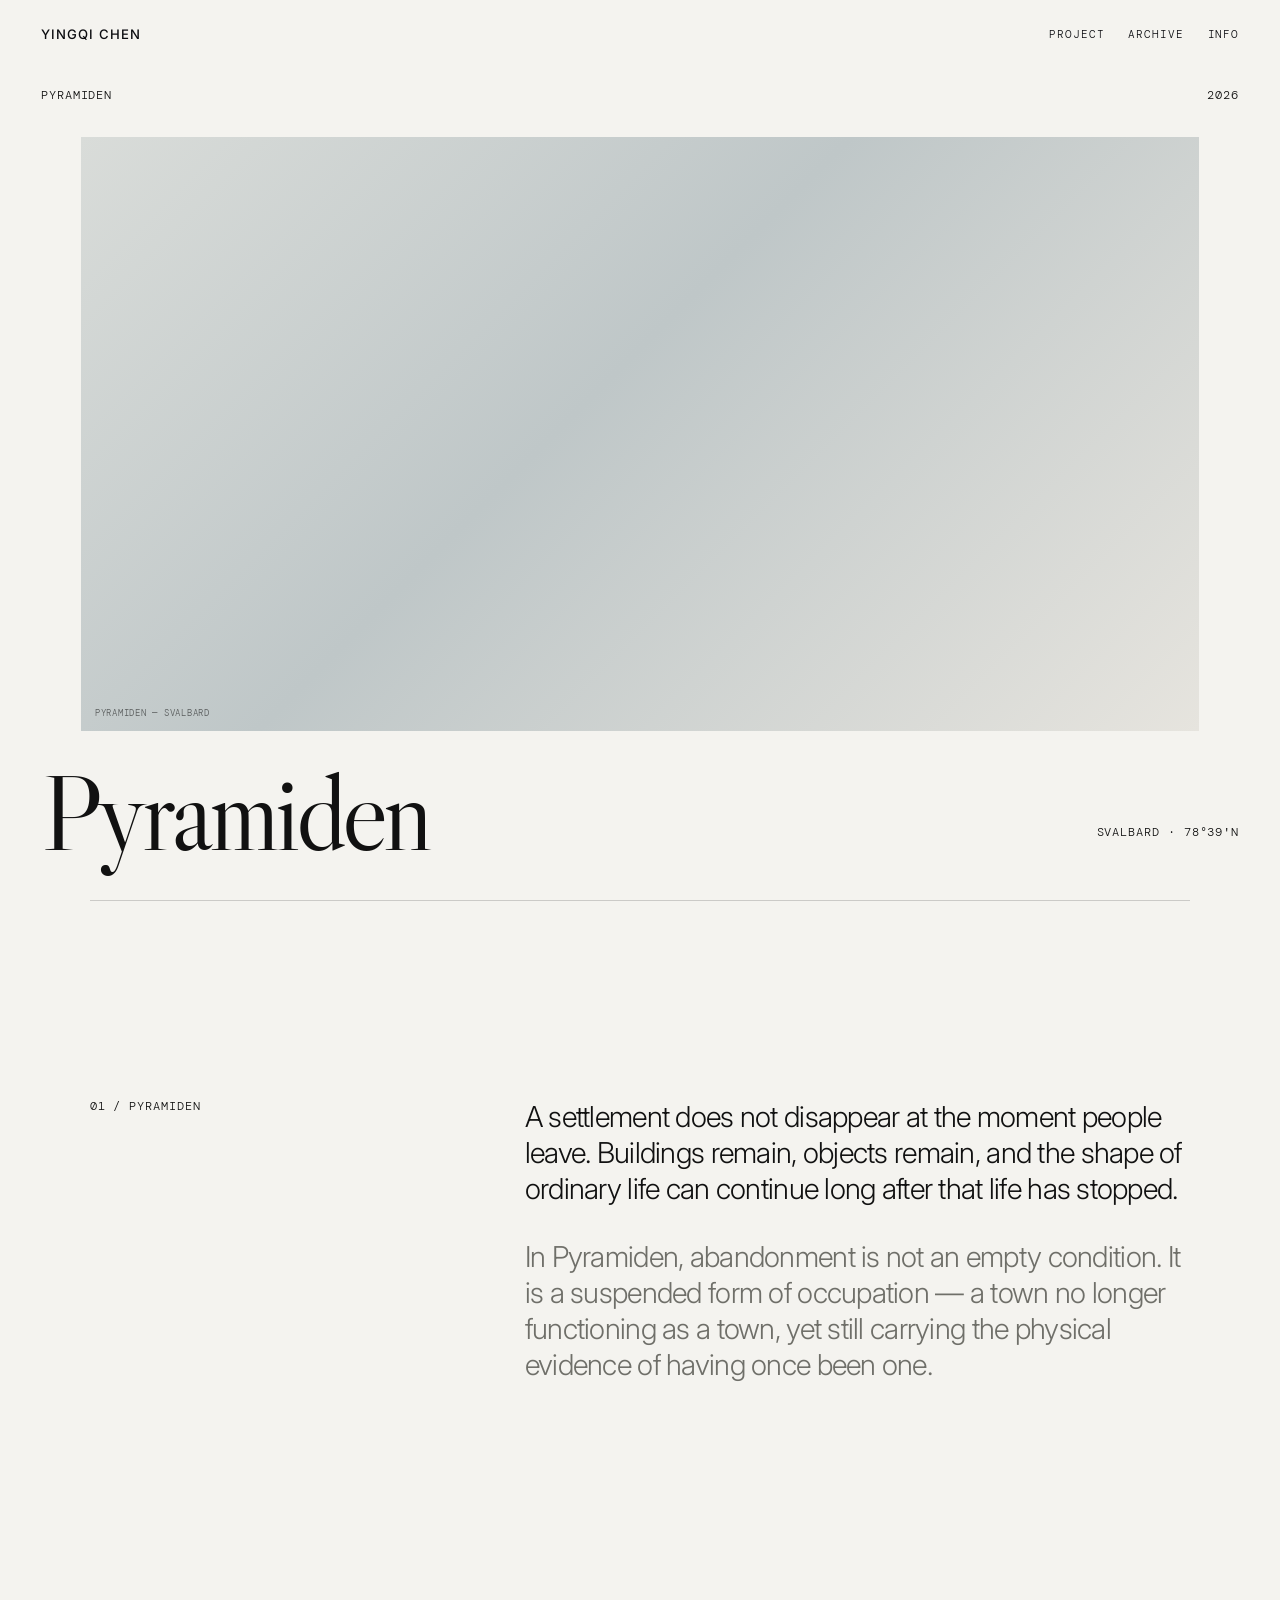
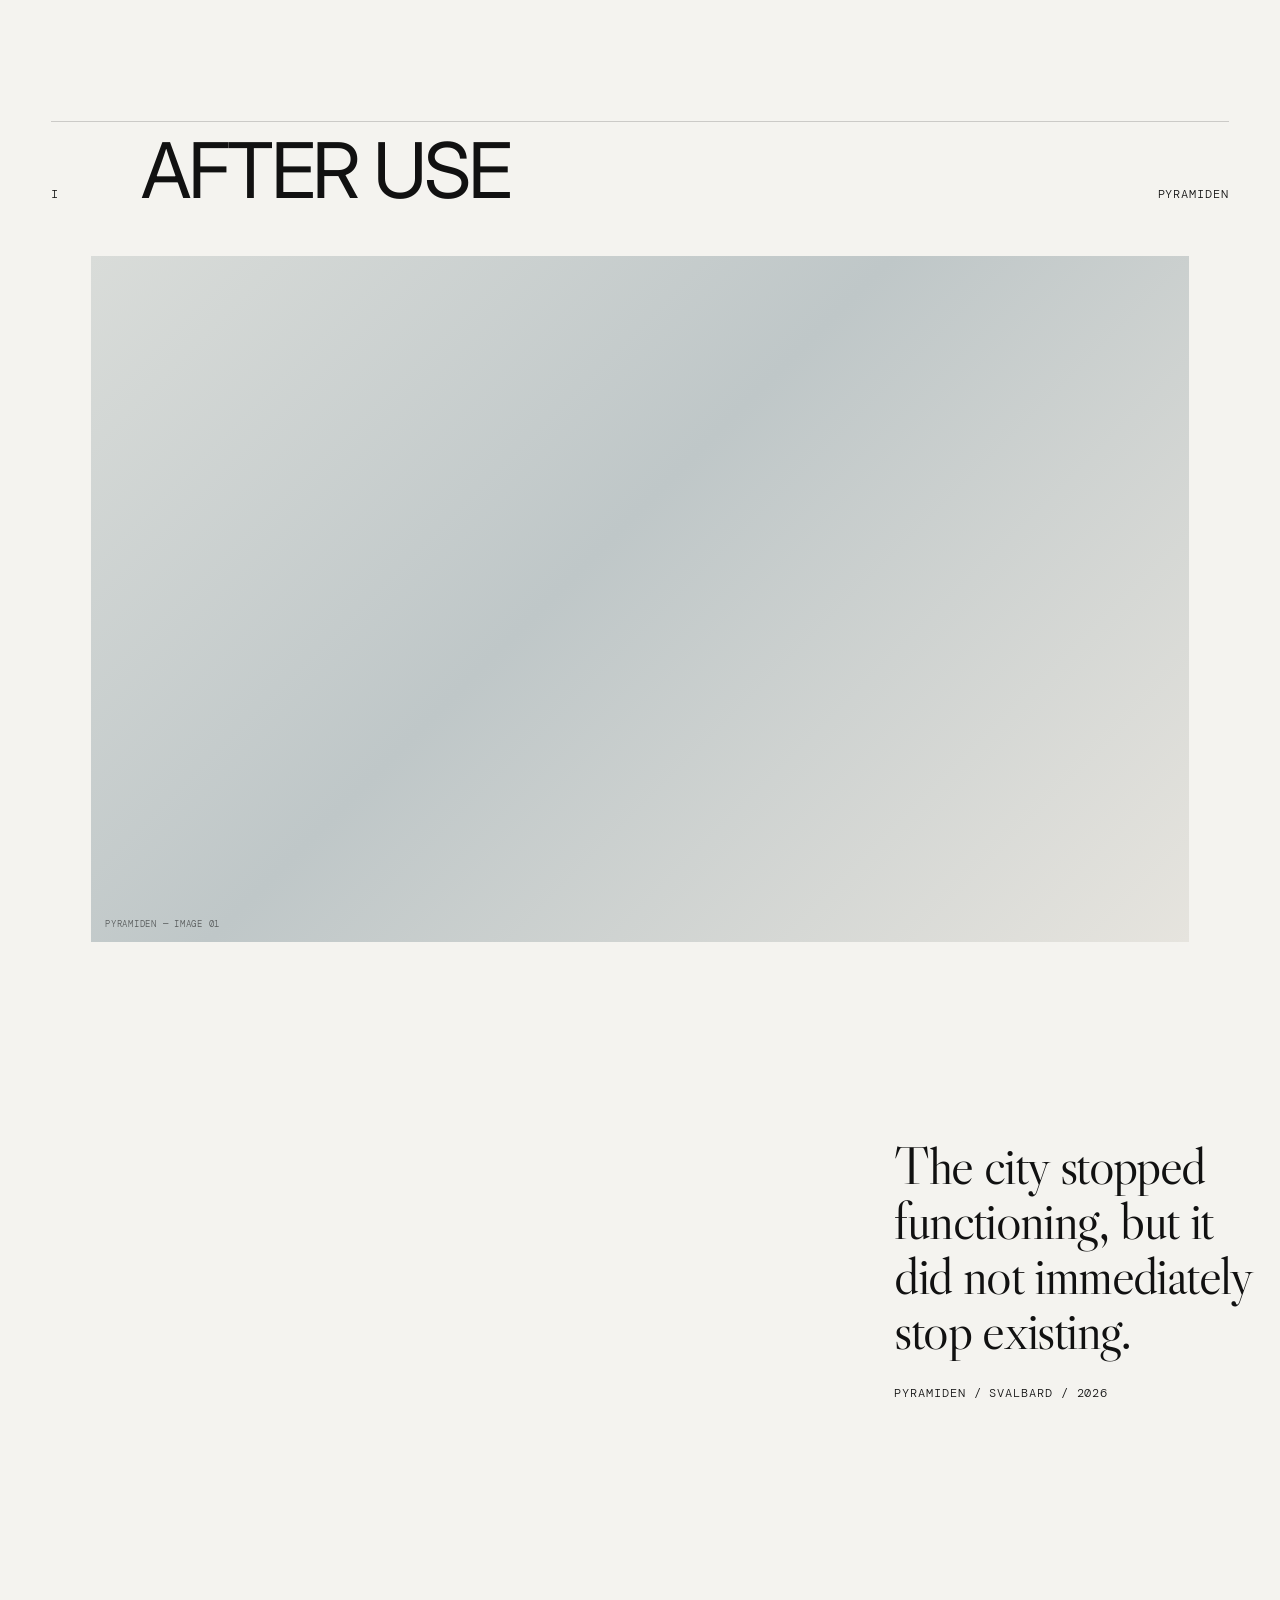
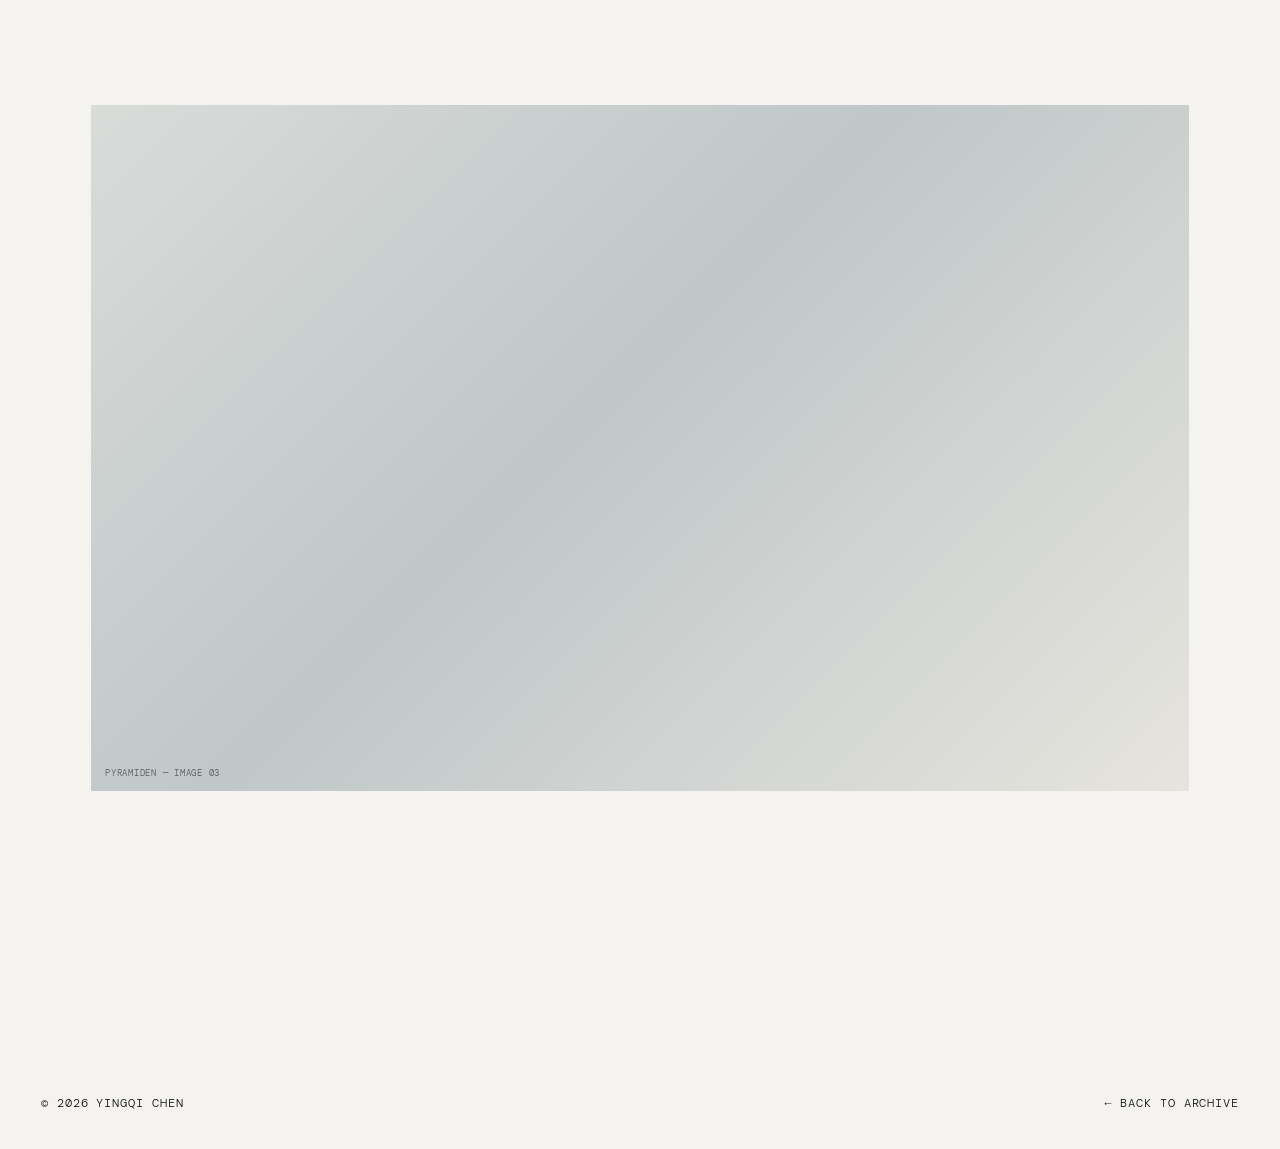
==== pyramiden.html @ 4d46830a "Create pyramiden.html" ====
<!DOCTYPE html>
<html lang="en">
<head>
  <meta charset="UTF-8">
  <meta name="viewport" content="width=device-width, initial-scale=1.0">

  <title>Yingqi Chen — Pyramiden</title>

  <link rel="preconnect" href="https://fonts.googleapis.com">
  <link rel="preconnect" href="https://fonts.gstatic.com" crossorigin>

  <link href="https://fonts.googleapis.com/css2?family=DM+Mono:wght@300;400&family=Inter:wght@300;400;500&family=Libre+Caslon+Display&display=swap" rel="stylesheet">

  <link rel="stylesheet" href="style.css">
</head>

<body>

<header class="site-header">
  <a class="name" href="index.html">YINGQI CHEN</a>

  <nav>
    <a href="index.html#project">PROJECT</a>
    <a href="index.html#archive">ARCHIVE</a>
    <a href="index.html#info">INFO</a>
  </nav>
</header>


<main>

  <!-- COVER -->
  <section class="cover">

    <div class="cover-meta mono">
      <span>PYRAMIDEN</span>
      <span>2026</span>
    </div>

    <figure
      class="cover-image image-placeholder"
      data-label="PYRAMIDEN — SVALBARD"
    >
      <img
        src="assets/images/pyramiden-cover.jpg"
        alt="Pyramiden, Svalbard"
        onerror="this.remove()"
      >
    </figure>

    <div class="cover-bottom">
      <h1>Pyramiden</h1>
      <p class="location mono">
        SVALBARD · 78°39′N
      </p>
    </div>

  </section>


  <!-- INTRO -->
  <section class="intro editorial-width">

    <div class="intro-index mono">
      01 / PYRAMIDEN
    </div>

    <div class="intro-copy">

      <p>
        A settlement does not disappear at the moment people leave.
        Buildings remain, objects remain, and the shape of ordinary life
        can continue long after that life has stopped.
      </p>

      <p class="muted">
        In Pyramiden, abandonment is not an empty condition.
        It is a suspended form of occupation — a town no longer functioning
        as a town, yet still carrying the physical evidence of having once
        been one.
      </p>

    </div>

  </section>


  <!-- IMAGE 01 -->
  <section class="chapter chapter-wide">

    <div class="chapter-heading">
      <span class="mono">I</span>
      <h2>AFTER USE</h2>
      <span class="mono">PYRAMIDEN</span>
    </div>

    <figure
      class="image-placeholder landscape"
      data-label="PYRAMIDEN — IMAGE 01"
    >
      <img
        src="assets/images/pyramiden-01.jpg"
        alt="Pyramiden 01"
        loading="lazy"
        onerror="this.remove()"
      >
    </figure>

  </section>


  <!-- IMAGE 02 + TEXT -->
  <section class="spread split-spread">

    <figure
      class="image-placeholder horizontal-photo"
      data-label="PYRAMIDEN — IMAGE 02"
    >
      <img
        src="assets/images/pyramiden-02.jpg"
        alt="Pyramiden 02"
        loading="lazy"
        onerror="this.remove()"
      >
    </figure>

    <div class="spread-text">

      <p>
        The city stopped functioning,
        but it did not immediately stop existing.
      </p>

      <span class="mono">
        PYRAMIDEN / SVALBARD / 2026
      </span>

    </div>

  </section>


  <!-- IMAGE 03 -->
  <section class="chapter chapter-wide">

    <figure
      class="image-placeholder landscape"
      data-label="PYRAMIDEN — IMAGE 03"
    >
      <img
        src="assets/images/pyramiden-03.jpg"
        alt="Pyramiden 03"
        loading="lazy"
        onerror="this.remove()"
      >
    </figure>

  </section>


</main>


<footer>
  <span class="mono">© 2026 YINGQI CHEN</span>
  <a class="mono" href="index.html#archive">
    ← BACK TO ARCHIVE
  </a>
</footer>


<script src="script.js"></script>

</body>
</html>
---- style.css ----
/* =========================================================
   YINGQI CHEN — POLAR PHOTOBOOK WEBSITE
   Visual language: art book / polar archive / quiet editorial
   ========================================================= */

:root {
  --paper: #f4f3ef;
  --ink: #111111;
  --muted: #6f6f69;
  --line: rgba(17,17,17,.18);
  --dark: #111312;
  --page: min(92vw, 1480px);
  --editorial: min(86vw, 1180px);
}

* { box-sizing: border-box; }

html {
  scroll-behavior: smooth;
  background: var(--paper);
}

body {
  margin: 0;
  background: var(--paper);
  color: var(--ink);
  font-family: Inter, -apple-system, BlinkMacSystemFont, "Helvetica Neue", Arial, sans-serif;
  font-weight: 300;
  text-rendering: optimizeLegibility;
}

img {
  display: block;
  width: 100%;
  height: 100%;
  object-fit: cover;
}

a {
  color: inherit;
  text-decoration: none;
}

.mono {
  font-family: "DM Mono", ui-monospace, SFMono-Regular, Menlo, monospace;
  font-size: .72rem;
  letter-spacing: .08em;
}

.site-header {
  position: fixed;
  inset: 0 0 auto 0;
  z-index: 100;
  height: 68px;
  display: flex;
  align-items: center;
  justify-content: space-between;
  padding: 0 3.2vw;
  mix-blend-mode: difference;
  color: white;
  pointer-events: none;
}

.site-header a { pointer-events: auto; }

.site-header .name {
  font-size: .82rem;
  letter-spacing: .08em;
  font-weight: 500;
}

.site-header nav {
  display: flex;
  gap: 24px;
}

.site-header nav a {
  font-family: "DM Mono", monospace;
  font-size: .68rem;
  letter-spacing: .08em;
}

.cover {
  min-height: 100svh;
  padding: 88px 3.2vw 3.2vw;
  display: grid;
  grid-template-rows: auto 1fr auto;
  gap: 18px;
}

.cover-meta,
.cover-bottom {
  display: flex;
  justify-content: space-between;
  align-items: end;
}

.cover-image {
  min-height: 64vh;
}

.cover-bottom h1 {
  margin: 0;
  font-family: "Libre Caslon Display", Georgia, serif;
  font-weight: 400;
  font-size: clamp(3.4rem, 8.5vw, 9.6rem);
  line-height: .86;
  letter-spacing: -.045em;
}

.location {
  padding-bottom: .5rem;
}

.image-placeholder {
  position: relative;
  overflow: hidden;
  background:
    linear-gradient(135deg, #d9dcd9 0%, #bfc7c8 45%, #e6e4de 100%);
}

.image-placeholder::after {
  content: attr(data-label);
  position: absolute;
  left: 14px;
  bottom: 12px;
  font-family: "DM Mono", monospace;
  font-size: .58rem;
  letter-spacing: .08em;
  color: rgba(0,0,0,.55);
}

.image-placeholder:has(img)::after {
  opacity: 0;
}

.editorial-width {
  width: var(--editorial);
  margin: 0 auto;
}

.intro {
  padding: 22vh 0 24vh;
  display: grid;
  grid-template-columns: 1fr 2fr;
  gap: 8vw;
  border-top: 1px solid var(--line);
}

.intro-copy {
  max-width: 780px;
}

.intro-copy p {
  margin: 0 0 2rem;
  font-size: clamp(1.4rem, 2.25vw, 2.65rem);
  line-height: 1.25;
  letter-spacing: -.025em;
}

.intro-copy .muted {
  color: var(--muted);
}

.chapter-wide {
  width: var(--page);
  margin: 0 auto;
  padding: 10vh 0 18vh;
}

.chapter-heading {
  display: grid;
  grid-template-columns: 70px 1fr auto;
  align-items: baseline;
  gap: 20px;
  margin-bottom: 3.2rem;
  border-top: 1px solid var(--line);
  padding-top: 14px;
}

.chapter-heading h2 {
  margin: 0;
  font-weight: 400;
  font-size: clamp(2.4rem, 6vw, 7.2rem);
  letter-spacing: -.045em;
  line-height: .9;
}

.landscape { aspect-ratio: 16 / 10; }
.panorama { aspect-ratio: 16 / 9; }
.portrait { aspect-ratio: 4 / 5; }
.tall { aspect-ratio: 3 / 4; }
.medium { aspect-ratio: 4 / 3; }
horizontal-photo {
  aspect-ratio: auto;
  width: 100%;
}

.horizontal-photo img {
  width: 100%;
  height: auto;
  object-fit: contain;
}
.caption-row {
  display: grid;
  grid-template-columns: 1fr 1fr 1fr;
  padding-top: 12px;
  border-bottom: 1px solid var(--line);
  padding-bottom: 12px;
}

.caption-row span:nth-child(2) { text-align: center; }
.caption-row span:last-child { text-align: right; }

.spread {
  width: min(96vw, 1560px);
  margin: 2vh auto 22vh;
  display: grid;
  gap: 5vw;
  align-items: center;
}

.split-spread {
  grid-template-columns: minmax(0, 1.75fr) minmax(360px, .65fr);
  gap: 4vw;
}

.reverse-spread {
  grid-template-columns: minmax(260px, .8fr) minmax(0, 1.3fr);
}

.spread-text {
  display: flex;
  flex-direction: column;
  gap: 1.8rem;
}

.spread-text p {
  margin: 0;
  max-width: 560px;
  font-family: "Libre Caslon Display", Georgia, serif;
  font-size: clamp(2rem, 4.2vw, 4.6rem);
  line-height: 1.02;
  letter-spacing: -.03em;
}

.triptych {
  display: grid;
  grid-template-columns: repeat(3, 1fr);
  gap: 1.1vw;
}

.quote-section {
  min-height: 92vh;
  display: grid;
  place-items: center;
  padding: 12vh 8vw;
}

.quote-section blockquote {
  margin: 0;
  text-align: center;
  max-width: 1100px;
  font-family: "Libre Caslon Display", Georgia, serif;
  font-size: clamp(2.8rem, 6.3vw, 7rem);
  line-height: 1;
  letter-spacing: -.045em;
}

.caption {
  padding-top: 12px;
  color: var(--muted);
}

.diptych {
  display: grid;
  grid-template-columns: 1.25fr .75fr;
  gap: 1.3vw;
  align-items: end;
}

.diptych figure:last-child {
  transform: translateY(10vh);
}

.body-copy {
  width: 48%;
  margin: 14vh 0 0 auto;
}

.body-copy p {
  margin: 0;
  font-size: clamp(1.25rem, 2vw, 2.2rem);
  line-height: 1.35;
}

.full-bleed {
  margin-top: 8vh;
  background: var(--dark);
  color: white;
  padding: 6vw 3.2vw 2.2vw;
}

.full-image {
  min-height: 82svh;
  background:
    linear-gradient(135deg, #2e3637, #101313 55%, #394347);
}

.dark-caption {
  display: flex;
  justify-content: space-between;
  padding-top: 12px;
}

.archive,
.info {
  padding: 22vh 0 18vh;
  border-bottom: 1px solid var(--line);
}

.section-label {
  margin-bottom: 7vh;
}

.project-list {
  border-top: 1px solid var(--ink);
}

.project-list a {
  display: grid;
  grid-template-columns: 1fr auto;
  align-items: baseline;
  gap: 30px;
  padding: 24px 0 22px;
  border-bottom: 1px solid var(--line);
  transition: opacity .25s ease, padding-left .25s ease;
}

.project-list a:hover {
  opacity: .55;
  padding-left: 10px;
}

.project-list a > span:first-child {
  font-family: "Libre Caslon Display", Georgia, serif;
  font-size: clamp(2rem, 4.6vw, 5rem);
  line-height: 1;
}

.info-grid {
  display: grid;
  grid-template-columns: 1.5fr .5fr;
  gap: 10vw;
}

.info h3 {
  margin: 0 0 1.2rem;
  font-size: clamp(2.4rem, 5vw, 5.6rem);
  font-weight: 400;
  letter-spacing: -.04em;
}

.info p {
  margin: 0;
  max-width: 720px;
  font-size: clamp(1.2rem, 2vw, 2.1rem);
  line-height: 1.4;
}

.info-links {
  display: flex;
  flex-direction: column;
  gap: 12px;
  align-items: flex-start;
  justify-content: flex-end;
}

.info-links a {
  border-bottom: 1px solid var(--ink);
}

footer {
  min-height: 180px;
  display: flex;
  justify-content: space-between;
  align-items: end;
  padding: 0 3.2vw 3vw;
}

/* Subtle reveal */
.reveal {
  opacity: 0;
  transform: translateY(22px);
  transition: opacity .8s ease, transform .8s cubic-bezier(.2,.7,.2,1);
}

.reveal.visible {
  opacity: 1;
  transform: none;
}

@media (prefers-reduced-motion: reduce) {
  html { scroll-behavior: auto; }
  .reveal { opacity: 1; transform: none; transition: none; }
}

@media (max-width: 820px) {
  .site-header { padding: 0 20px; }
  .site-header nav { gap: 14px; }
  .site-header nav a:nth-child(2) { display: none; }

  .cover {
    min-height: 100svh;
    padding: 80px 20px 20px;
  }

  .cover-image { min-height: 58vh; }

  .cover-bottom {
    display: block;
  }

  .cover-bottom h1 {
    font-size: clamp(3.3rem, 17vw, 6rem);
    margin-bottom: 16px;
  }

  .editorial-width,
  .chapter-wide {
    width: calc(100vw - 40px);
  }

  .intro {
    padding: 16vh 0;
    grid-template-columns: 1fr;
    gap: 50px;
  }

  .intro-copy p {
    font-size: 1.65rem;
  }

  .chapter-wide {
    padding: 7vh 0 13vh;
  }

  .chapter-heading {
    grid-template-columns: 40px 1fr;
  }

  .chapter-heading > span:last-child {
    grid-column: 2;
  }

  .spread,
  .split-spread,
  .reverse-spread {
    width: calc(100vw - 40px);
    grid-template-columns: 1fr;
    margin-bottom: 16vh;
  }

  .spread-text p {
    font-size: 2.7rem;
  }

  .triptych {
    grid-template-columns: 1fr;
    gap: 20px;
  }

  .quote-section {
    min-height: 72vh;
    padding: 10vh 20px;
  }

  .quote-section blockquote {
    font-size: clamp(2.8rem, 13vw, 4.8rem);
  }

  .panorama {
    aspect-ratio: 4 / 3;
  }

  .diptych {
    grid-template-columns: 1fr;
    gap: 20px;
  }

  .diptych figure:last-child {
    transform: none;
    width: 72%;
    margin-left: auto;
  }

  .body-copy {
    width: 85%;
    margin-top: 8vh;
  }

  .full-bleed {
    padding: 20px;
  }

  .full-image {
    min-height: 72svh;
  }

  .dark-caption {
    gap: 20px;
  }

  .project-list a {
    grid-template-columns: 1fr;
    gap: 12px;
  }

  .info-grid {
    grid-template-columns: 1fr;
    gap: 60px;
  }

  footer {
    min-height: 140px;
    padding: 0 20px 20px;
  }
}
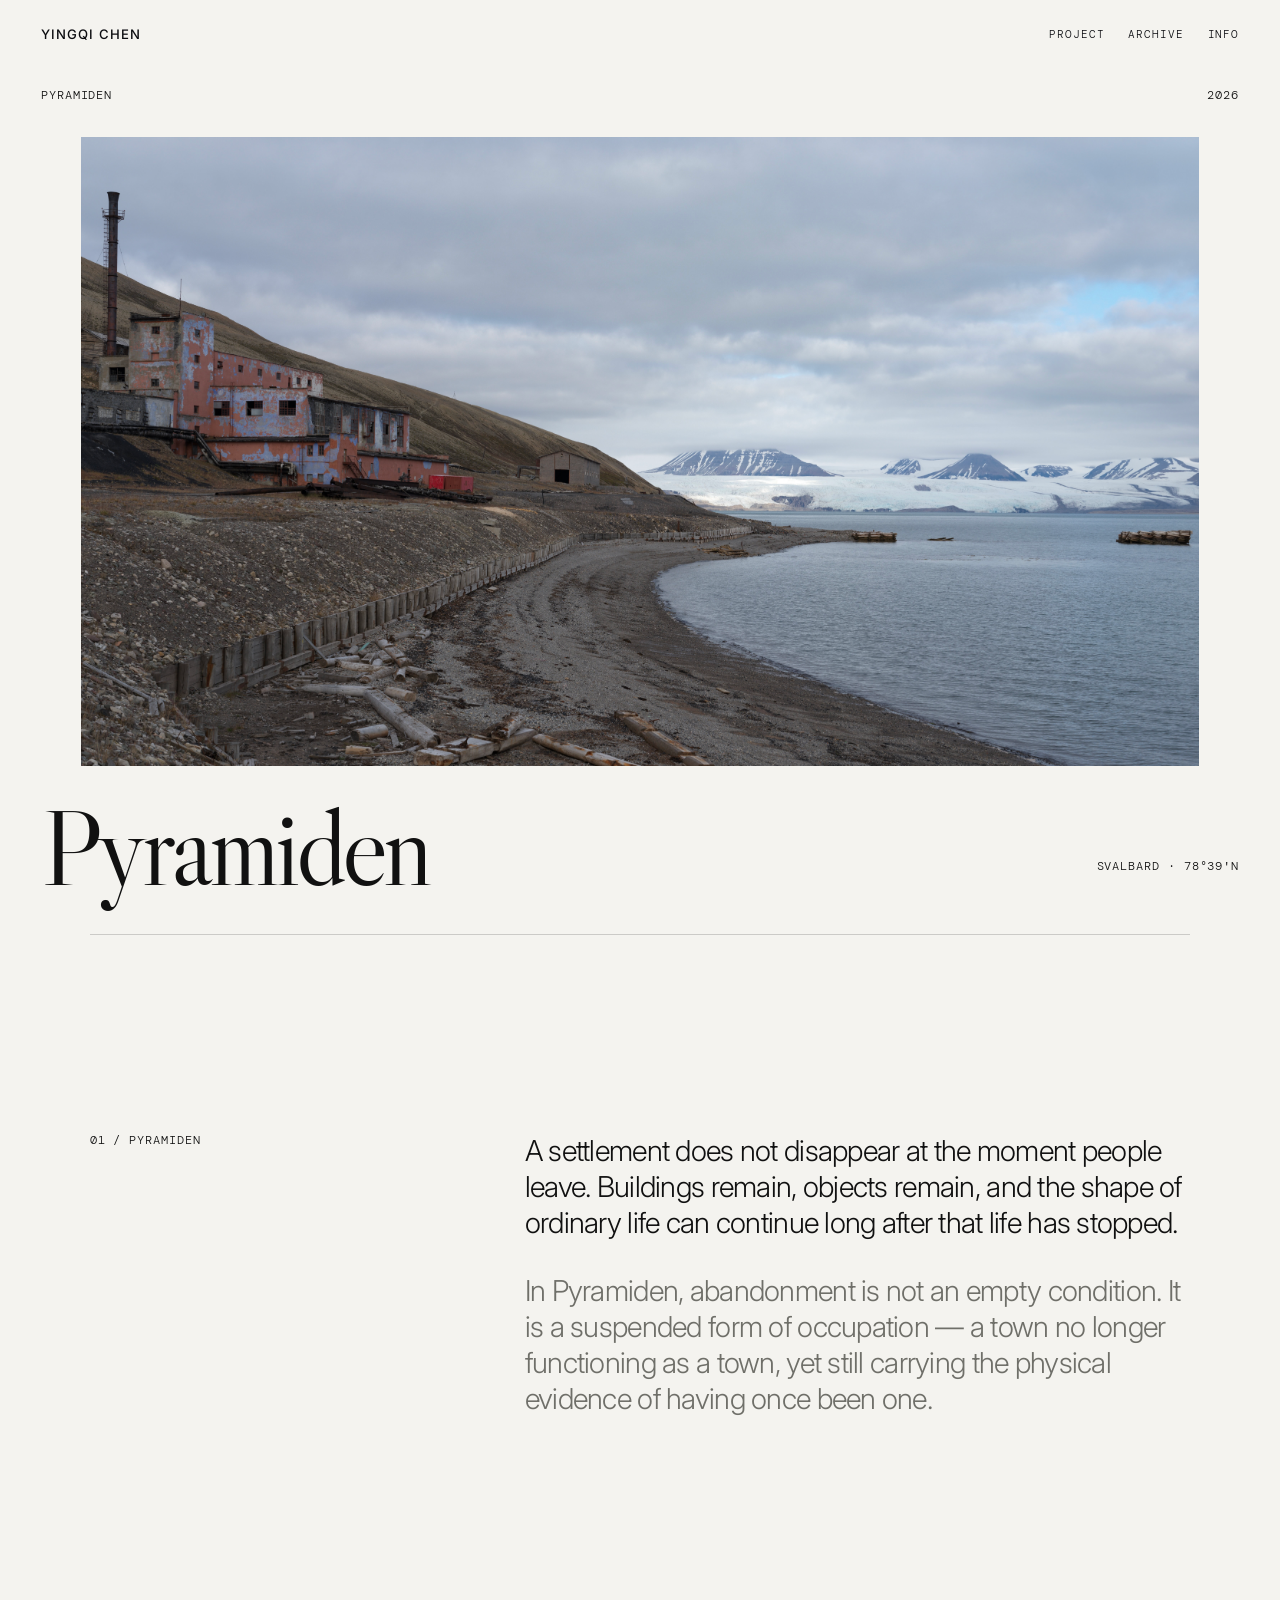
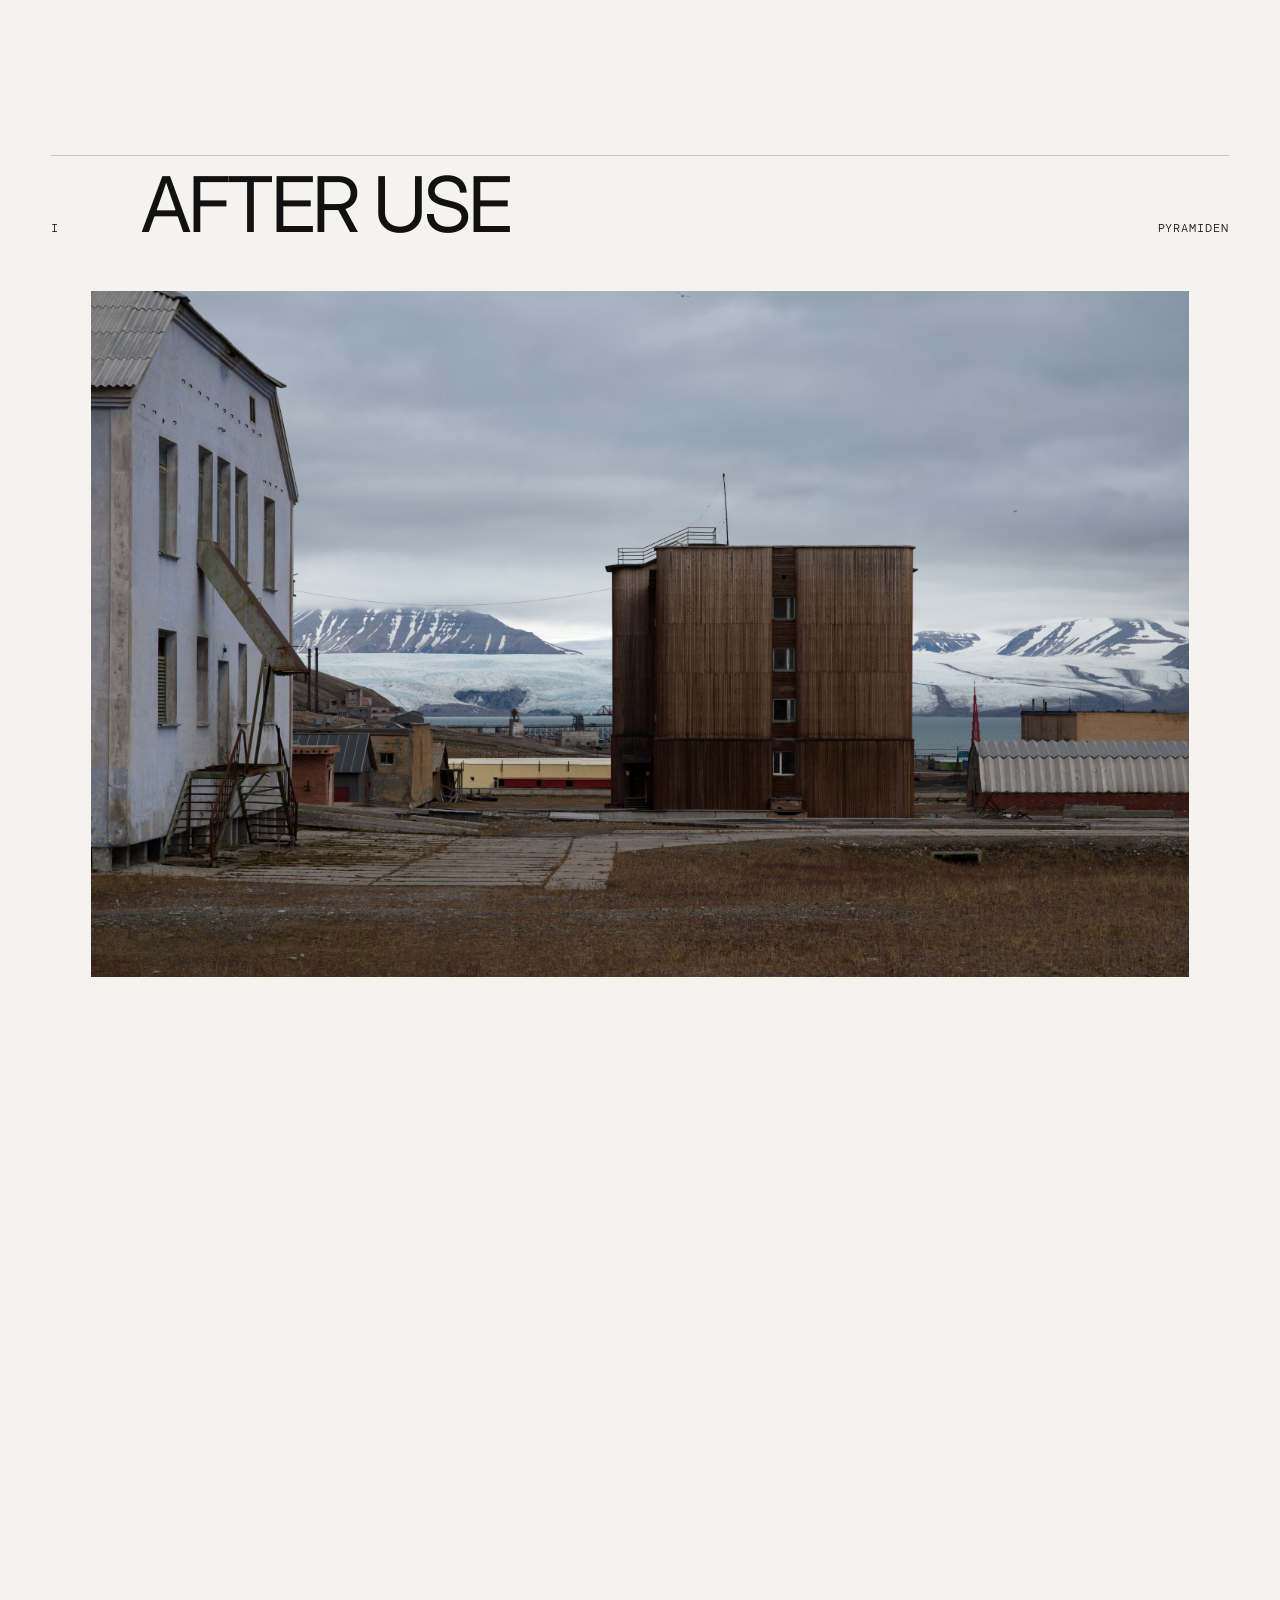
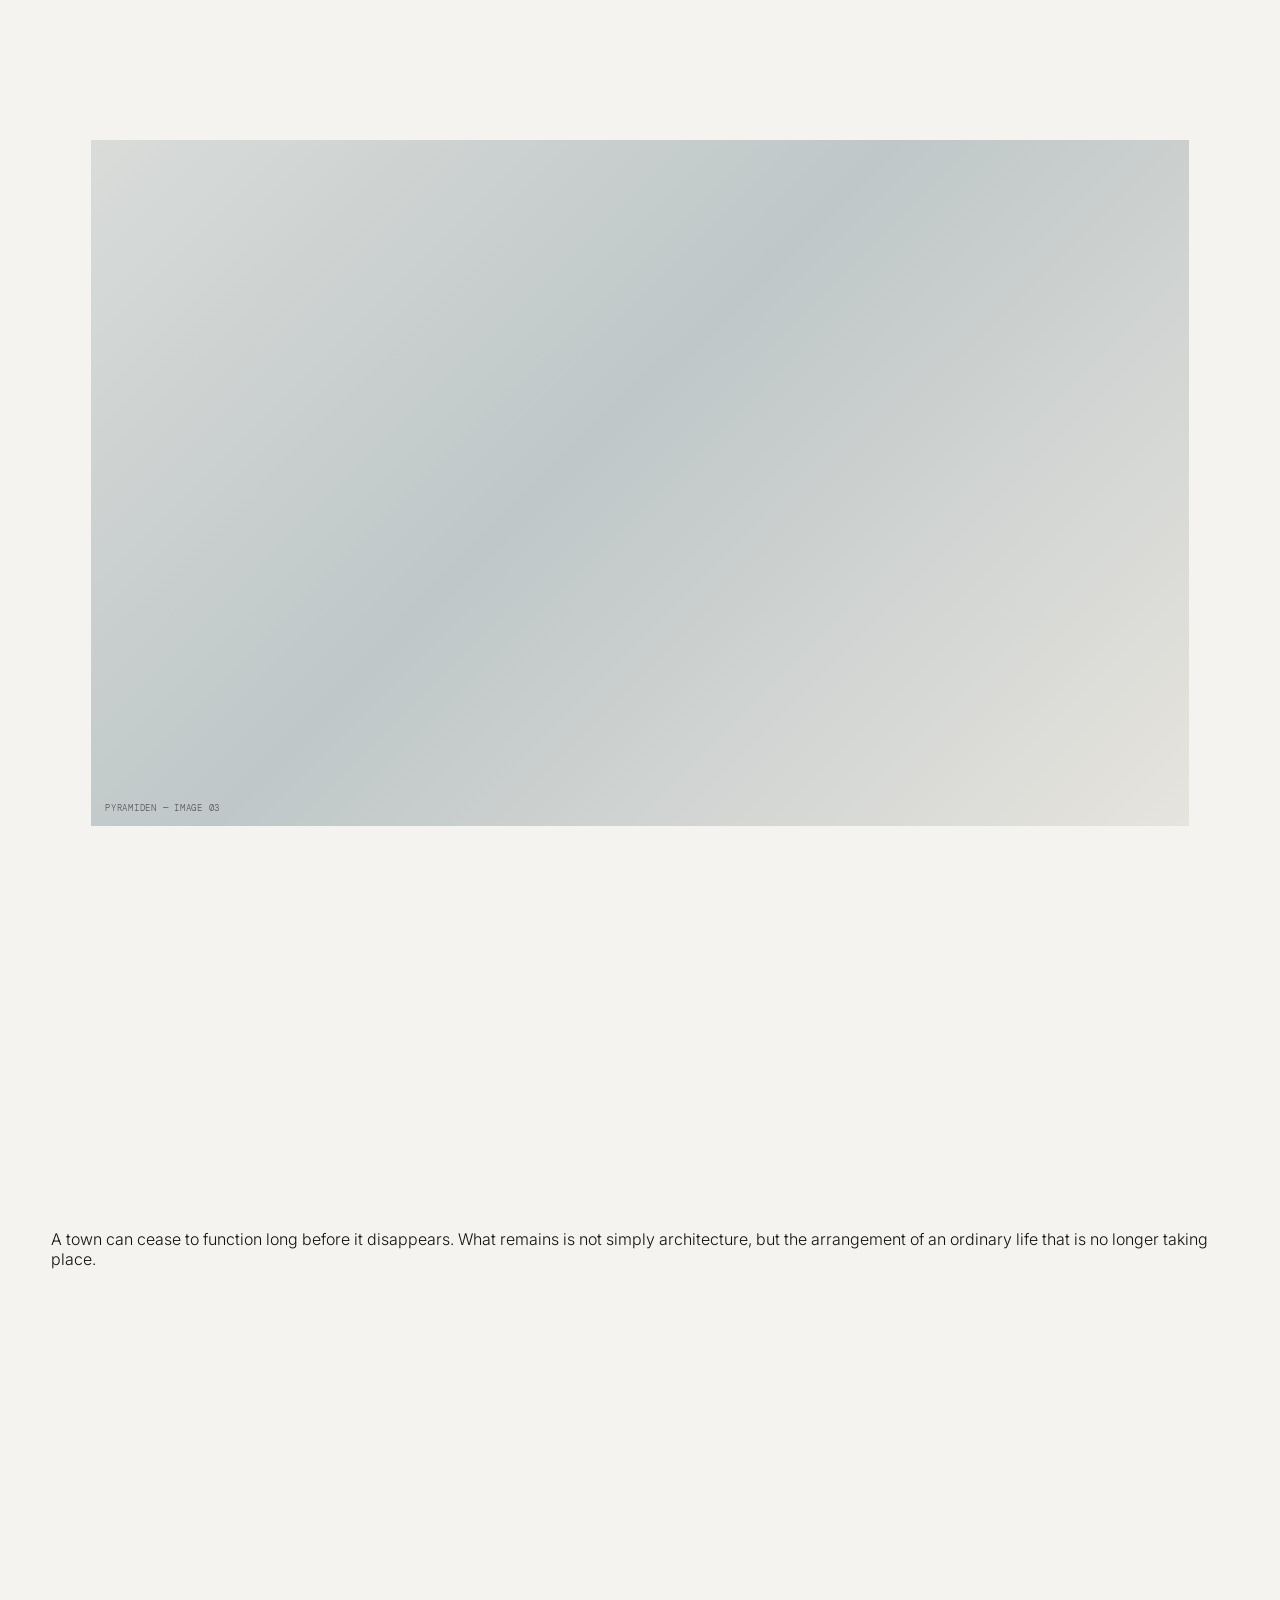
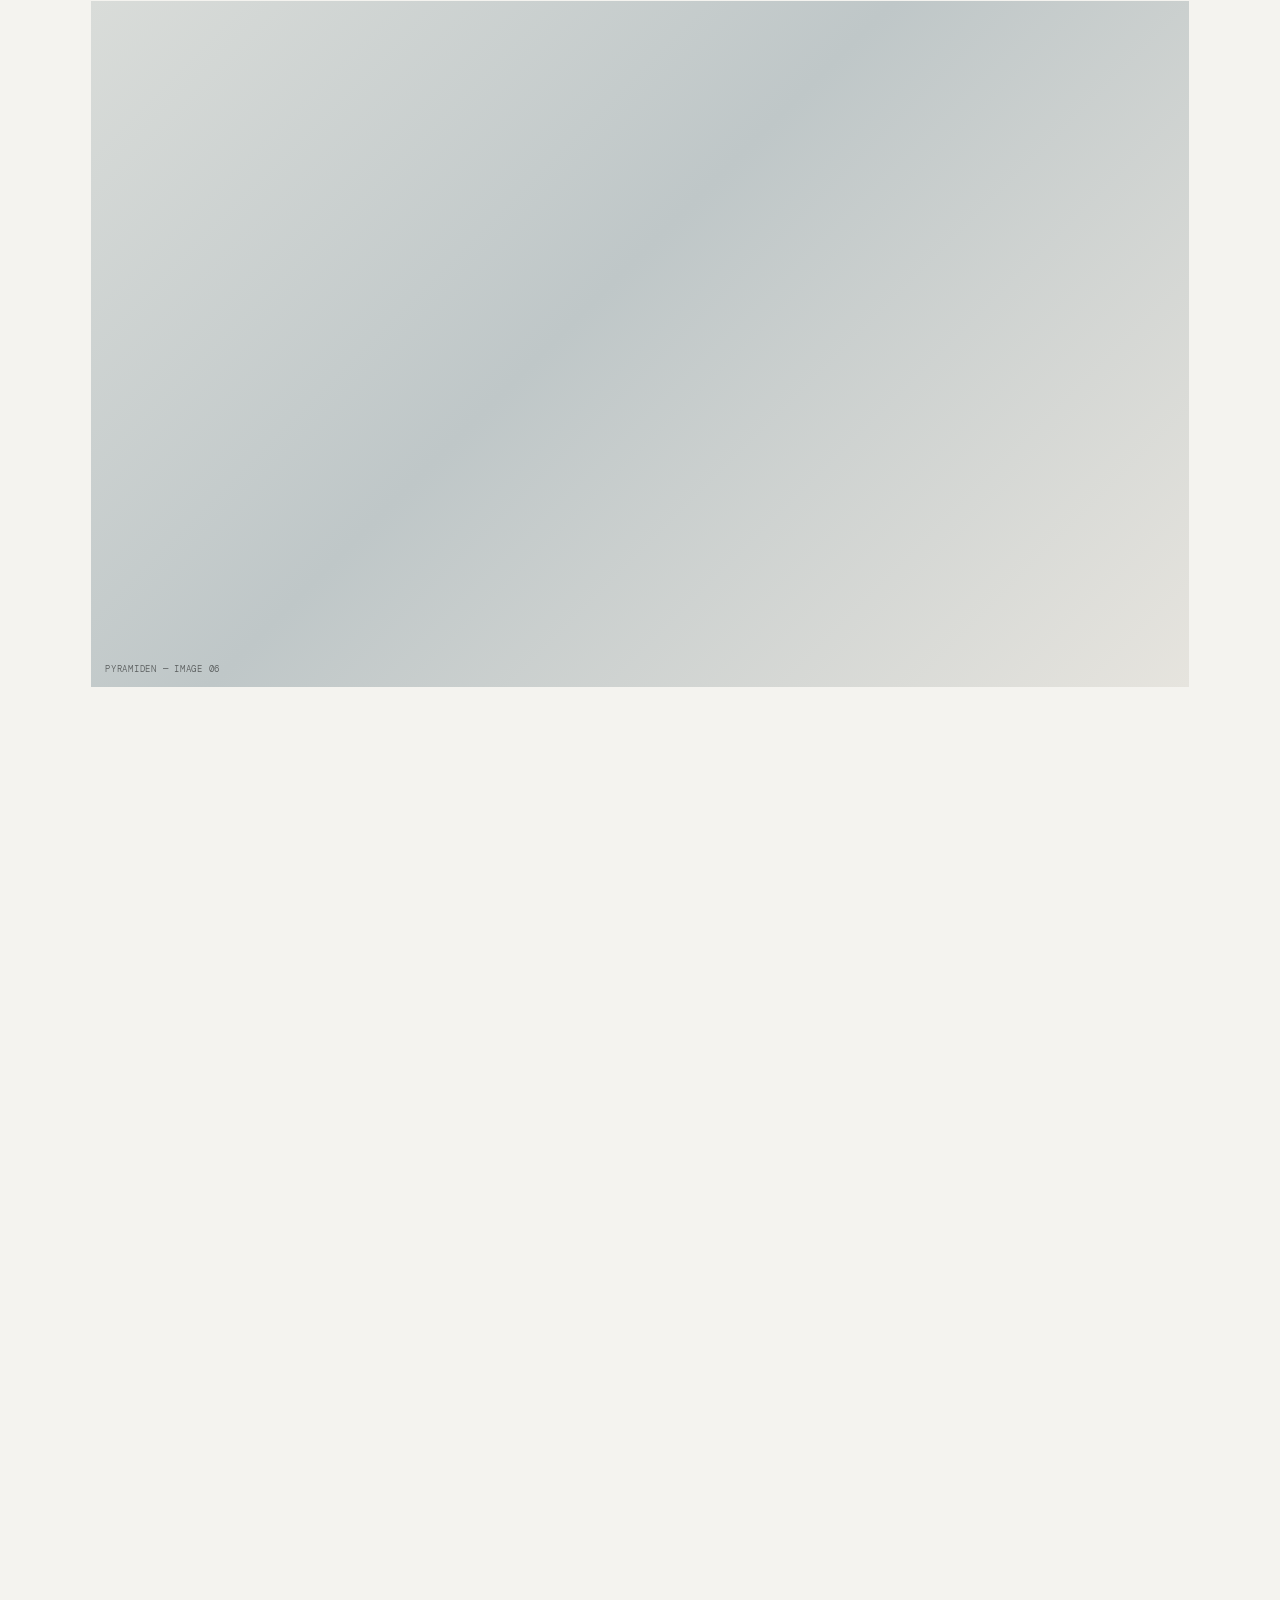
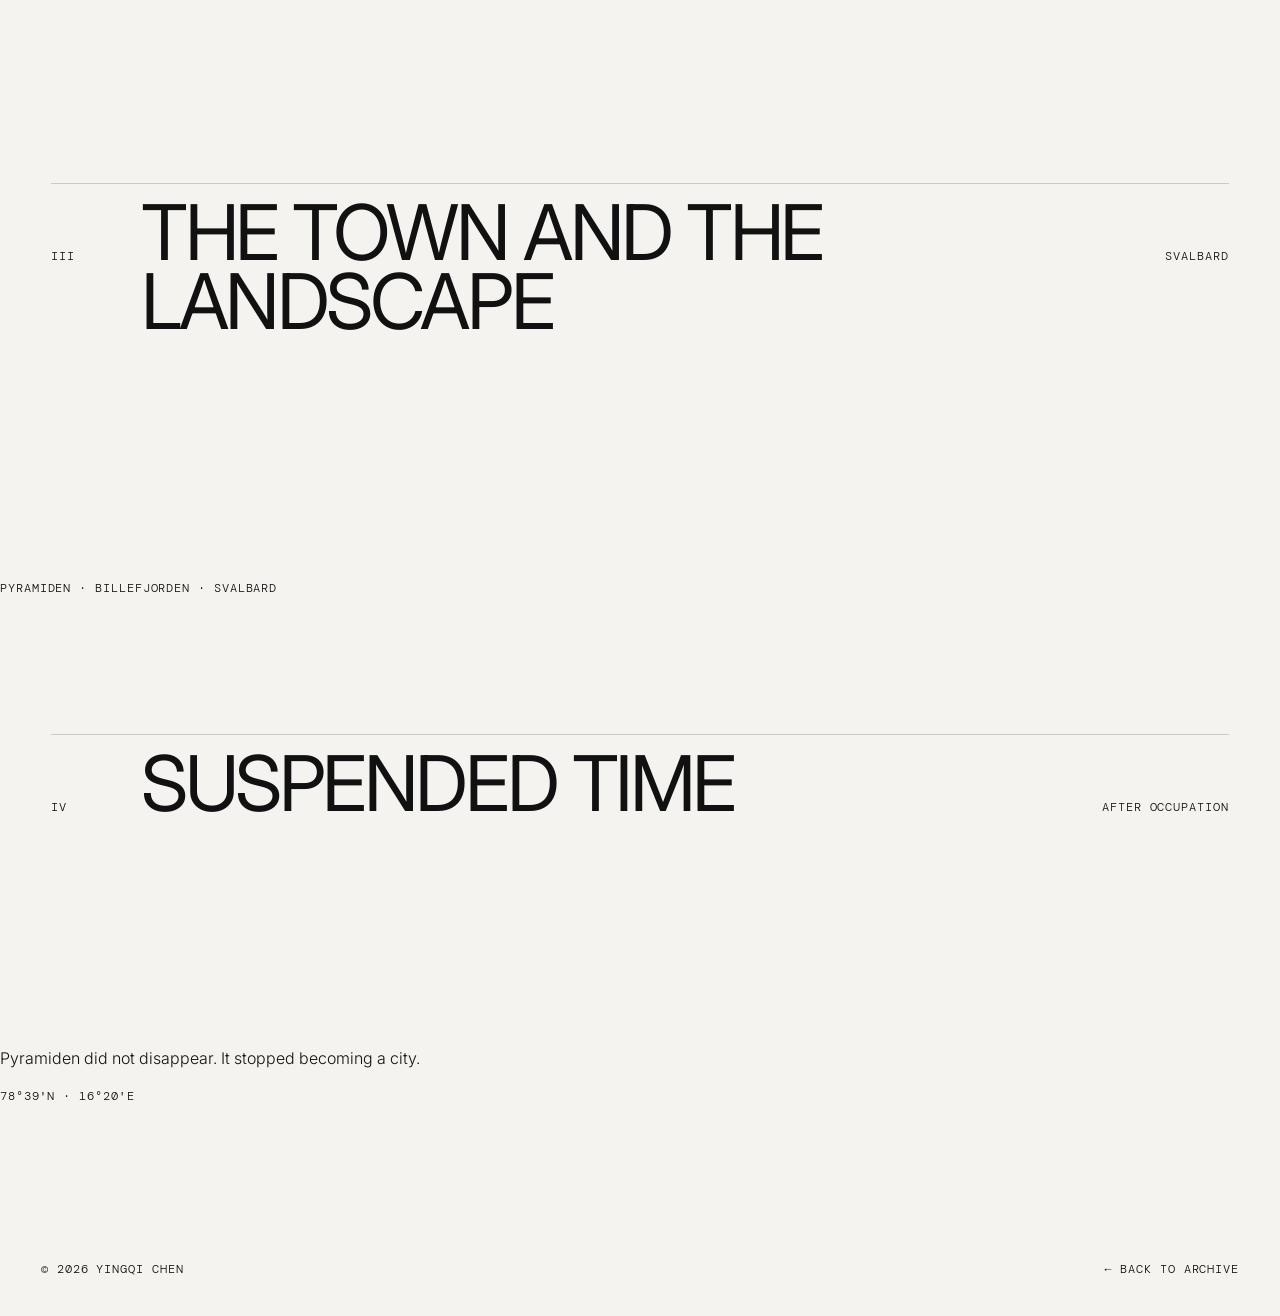
==== commit 444e7b31: "Update pyramiden.html" ====
--- a/pyramiden.html
+++ b/pyramiden.html
@@ -156,7 +156,192 @@
     </figure>
 
   </section>
-
+<!-- SECTION II -->
+<section class="chapter chapter-wide pyramiden-section">
+
+  <div class="chapter-heading">
+    <span class="mono">II</span>
+    <h2>ORDINARY REMAINS</h2>
+    <span class="mono">INTERIOR / OBJECTS / USE</span>
+  </div>
+
+  <div class="pyramiden-intro-text">
+    <p>
+      A town can cease to function long before it disappears.
+      What remains is not simply architecture, but the arrangement
+      of an ordinary life that is no longer taking place.
+    </p>
+  </div>
+
+</section>
+
+
+<!-- IMAGE 04 + IMAGE 05 -->
+<section class="pyramiden-asymmetric">
+
+  <figure
+    class="image-placeholder pyramiden-vertical"
+    data-label="PYRAMIDEN — IMAGE 04"
+  >
+    <img
+      src="assets/images/pyramiden-04.jpg"
+      alt="Pyramiden 04"
+      loading="lazy"
+      onerror="this.remove()"
+    >
+  </figure>
+
+  <figure
+    class="image-placeholder pyramiden-small-horizontal"
+    data-label="PYRAMIDEN — IMAGE 05"
+  >
+    <img
+      src="assets/images/pyramiden-05.jpg"
+      alt="Pyramiden 05"
+      loading="lazy"
+      onerror="this.remove()"
+    >
+  </figure>
+
+</section>
+
+
+<!-- IMAGE 06 -->
+<section class="chapter chapter-wide pyramiden-single">
+
+  <figure
+    class="image-placeholder landscape"
+    data-label="PYRAMIDEN — IMAGE 06"
+  >
+    <img
+      src="assets/images/pyramiden-06.jpg"
+      alt="Pyramiden 06"
+      loading="lazy"
+      onerror="this.remove()"
+    >
+  </figure>
+
+</section>
+
+
+<!-- TEXT PAUSE -->
+<section class="quote-section pyramiden-quote">
+
+  <blockquote>
+    The objects remain.<br>
+    Their use does not.
+  </blockquote>
+
+</section>
+
+
+<!-- SECTION III -->
+<section class="chapter chapter-wide pyramiden-section">
+
+  <div class="chapter-heading">
+    <span class="mono">III</span>
+    <h2>THE TOWN AND THE LANDSCAPE</h2>
+    <span class="mono">SVALBARD</span>
+  </div>
+
+</section>
+
+
+<!-- IMAGE 07 — LARGE ENVIRONMENT -->
+<section class="pyramiden-wide-image">
+
+  <figure
+    class="image-placeholder pyramiden-wide"
+    data-label="PYRAMIDEN — IMAGE 07"
+  >
+    <img
+      src="assets/images/pyramiden-07.jpg"
+      alt="Pyramiden 07"
+      loading="lazy"
+      onerror="this.remove()"
+    >
+  </figure>
+
+  <div class="pyramiden-caption mono">
+    PYRAMIDEN · BILLEFJORDEN · SVALBARD
+  </div>
+
+</section>
+
+
+<!-- IMAGE 08 + IMAGE 09 -->
+<section class="pyramiden-pair">
+
+  <figure
+    class="image-placeholder pyramiden-pair-left"
+    data-label="PYRAMIDEN — IMAGE 08"
+  >
+    <img
+      src="assets/images/pyramiden-08.jpg"
+      alt="Pyramiden 08"
+      loading="lazy"
+      onerror="this.remove()"
+    >
+  </figure>
+
+  <figure
+    class="image-placeholder pyramiden-pair-right"
+    data-label="PYRAMIDEN — IMAGE 09"
+  >
+    <img
+      src="assets/images/pyramiden-09.jpg"
+      alt="Pyramiden 09"
+      loading="lazy"
+      onerror="this.remove()"
+    >
+  </figure>
+
+</section>
+
+
+<!-- SECTION IV -->
+<section class="chapter chapter-wide pyramiden-section pyramiden-final-heading">
+
+  <div class="chapter-heading">
+    <span class="mono">IV</span>
+    <h2>SUSPENDED TIME</h2>
+    <span class="mono">AFTER OCCUPATION</span>
+  </div>
+
+</section>
+
+
+<!-- FINAL TEXT -->
+<section class="pyramiden-ending-text">
+
+  <p>
+    Pyramiden did not disappear.
+    It stopped becoming a city.
+  </p>
+
+  <span class="mono">
+    78°39′N · 16°20′E
+  </span>
+
+</section>
+
+
+<!-- FINAL IMAGE 10 -->
+<section class="pyramiden-final-image">
+
+  <figure
+    class="image-placeholder"
+    data-label="PYRAMIDEN — IMAGE 10"
+  >
+    <img
+      src="assets/images/pyramiden-10.jpg"
+      alt="Pyramiden 10"
+      loading="lazy"
+      onerror="this.remove()"
+    >
+  </figure>
+
+</section>
 
 </main>
 
--- a/style.css
+++ b/style.css
@@ -280,6 +280,7 @@
 }
 
 .diptych figure:last-child {
+   aspect-ratio: 3 / 4;
   transform: translateY(10vh);
 }
 
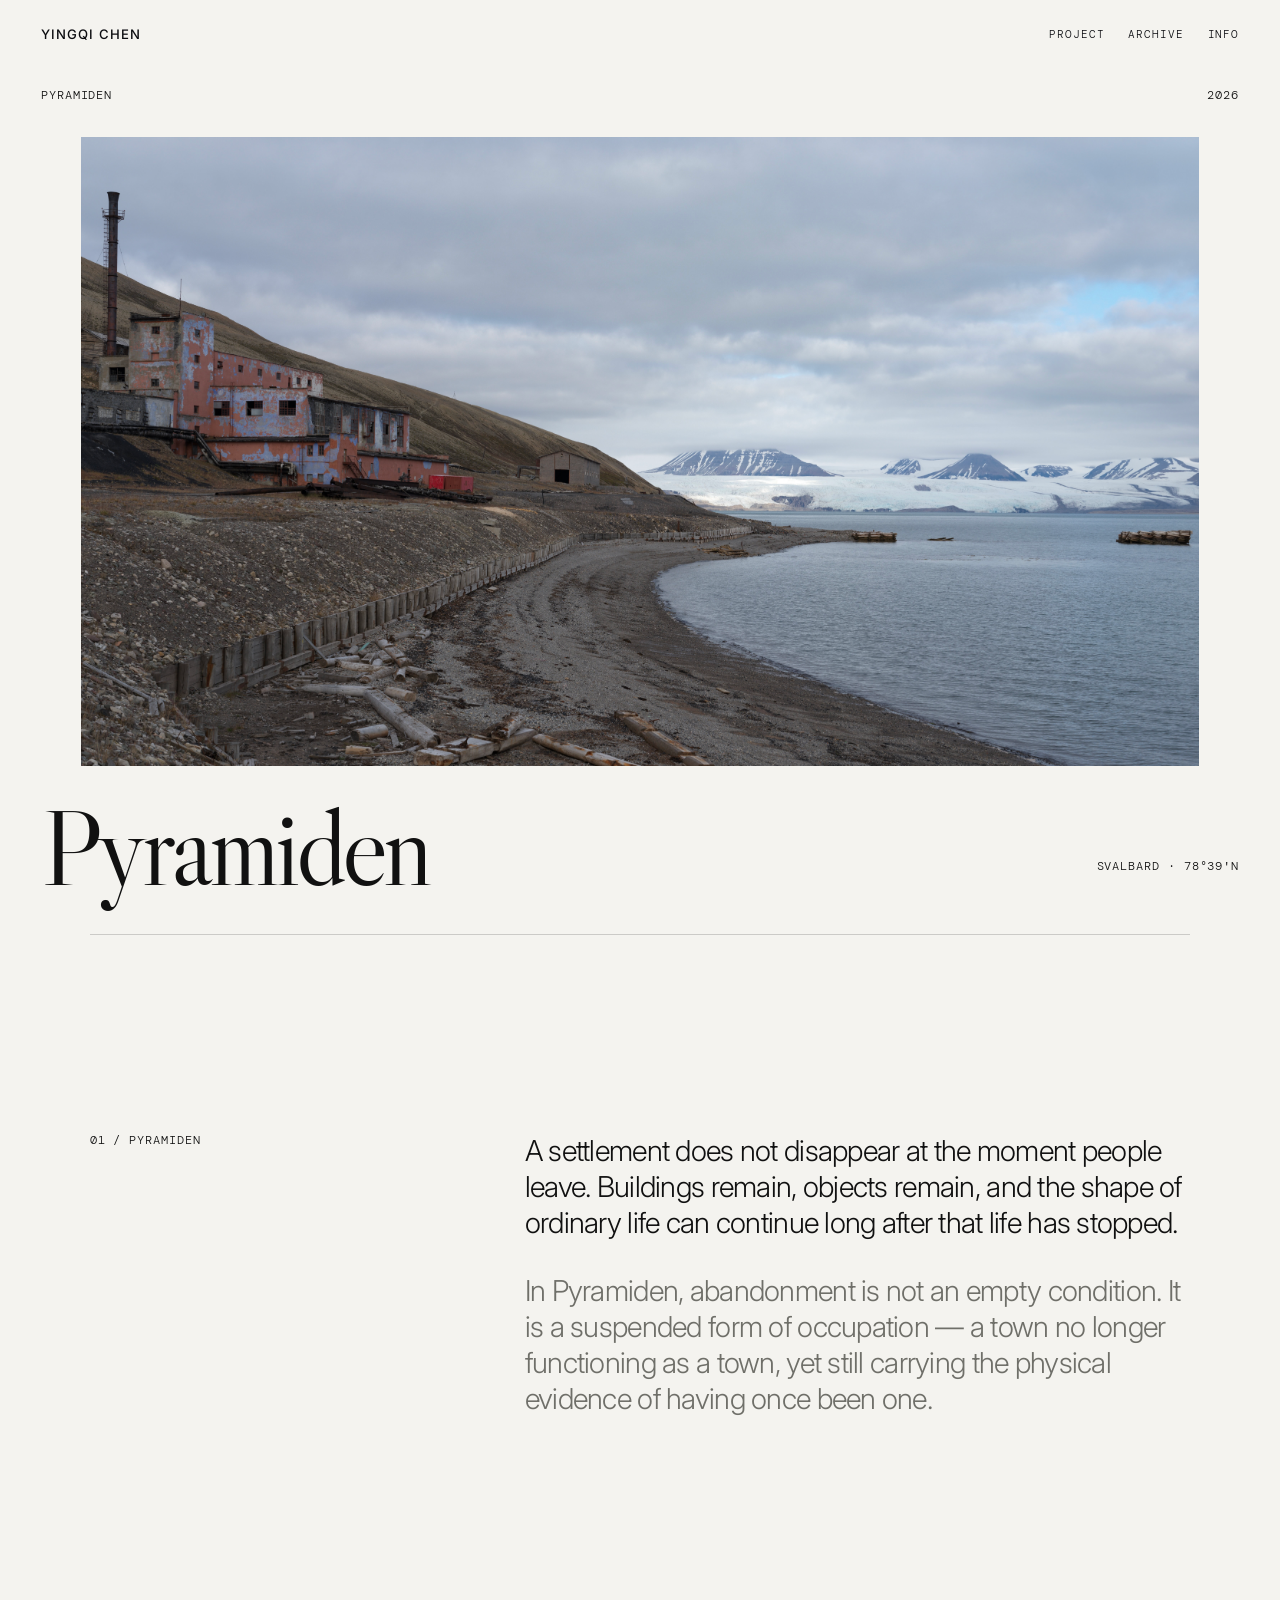
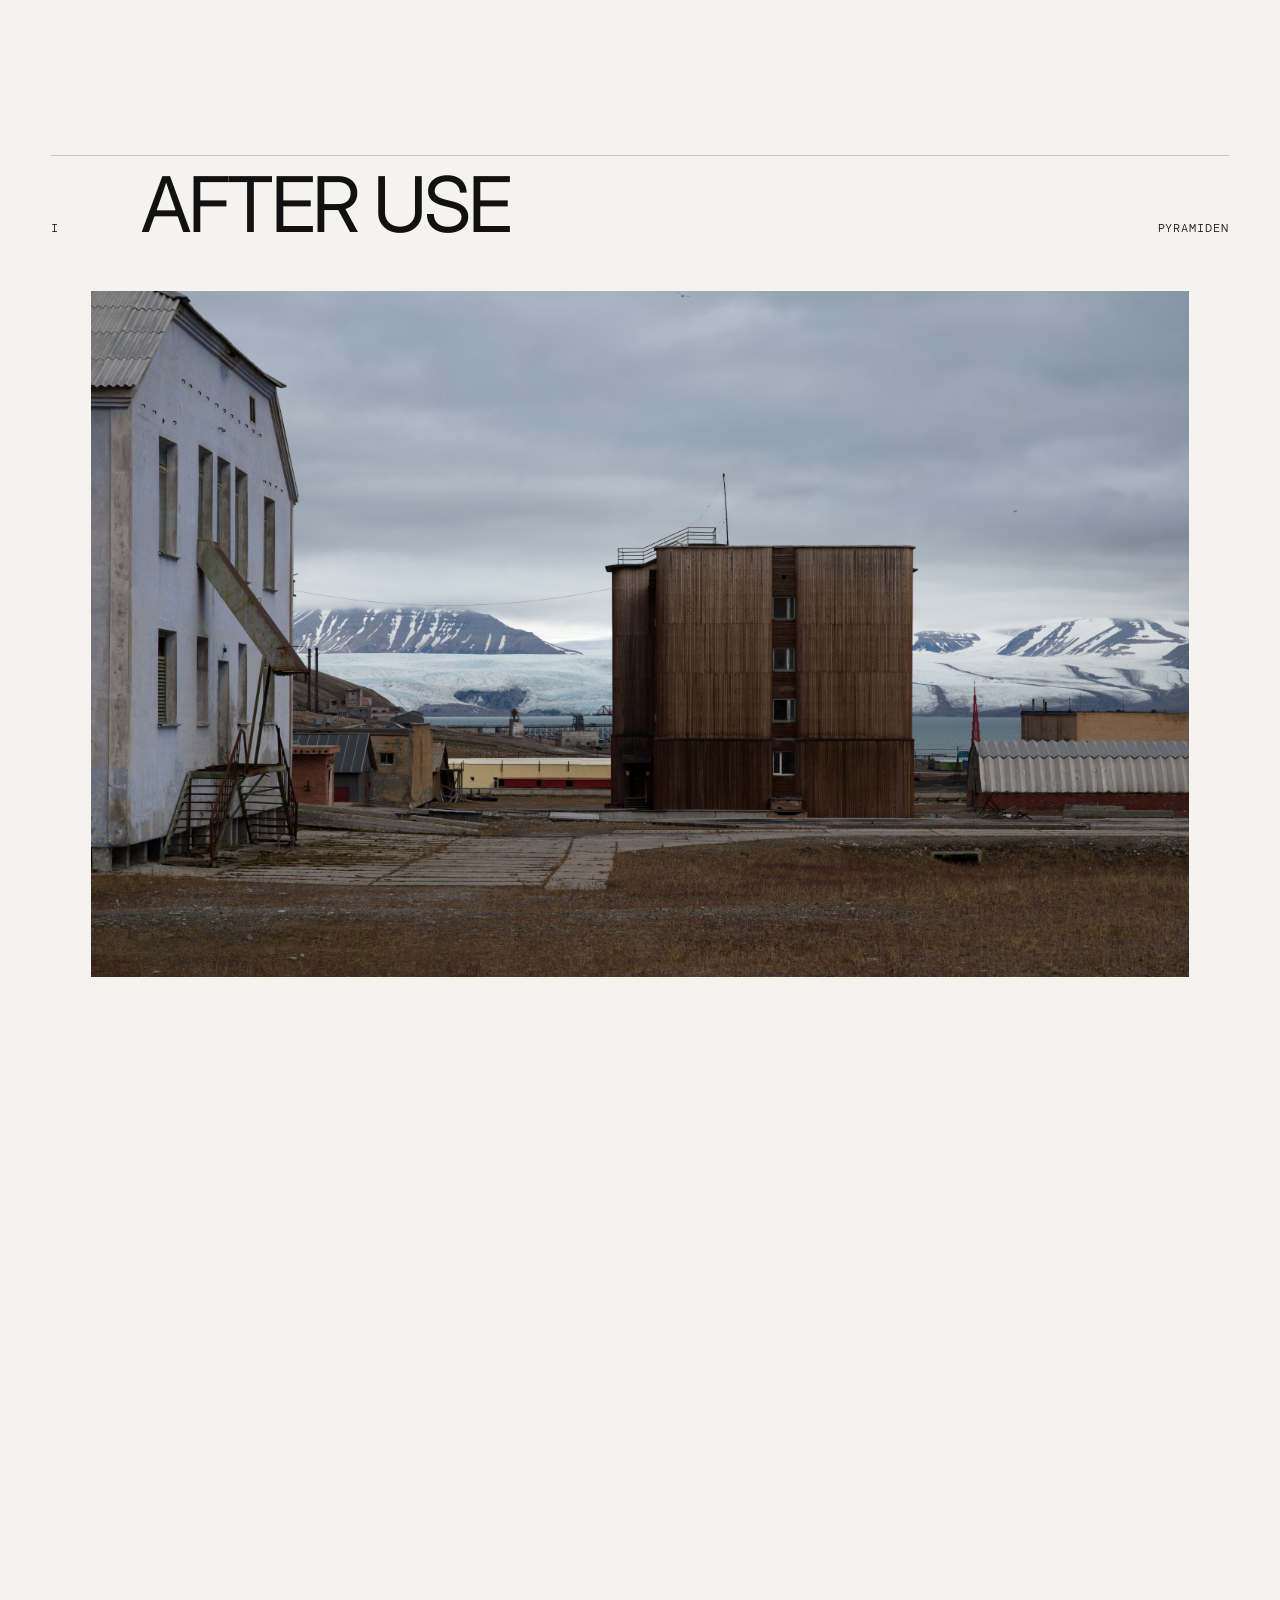
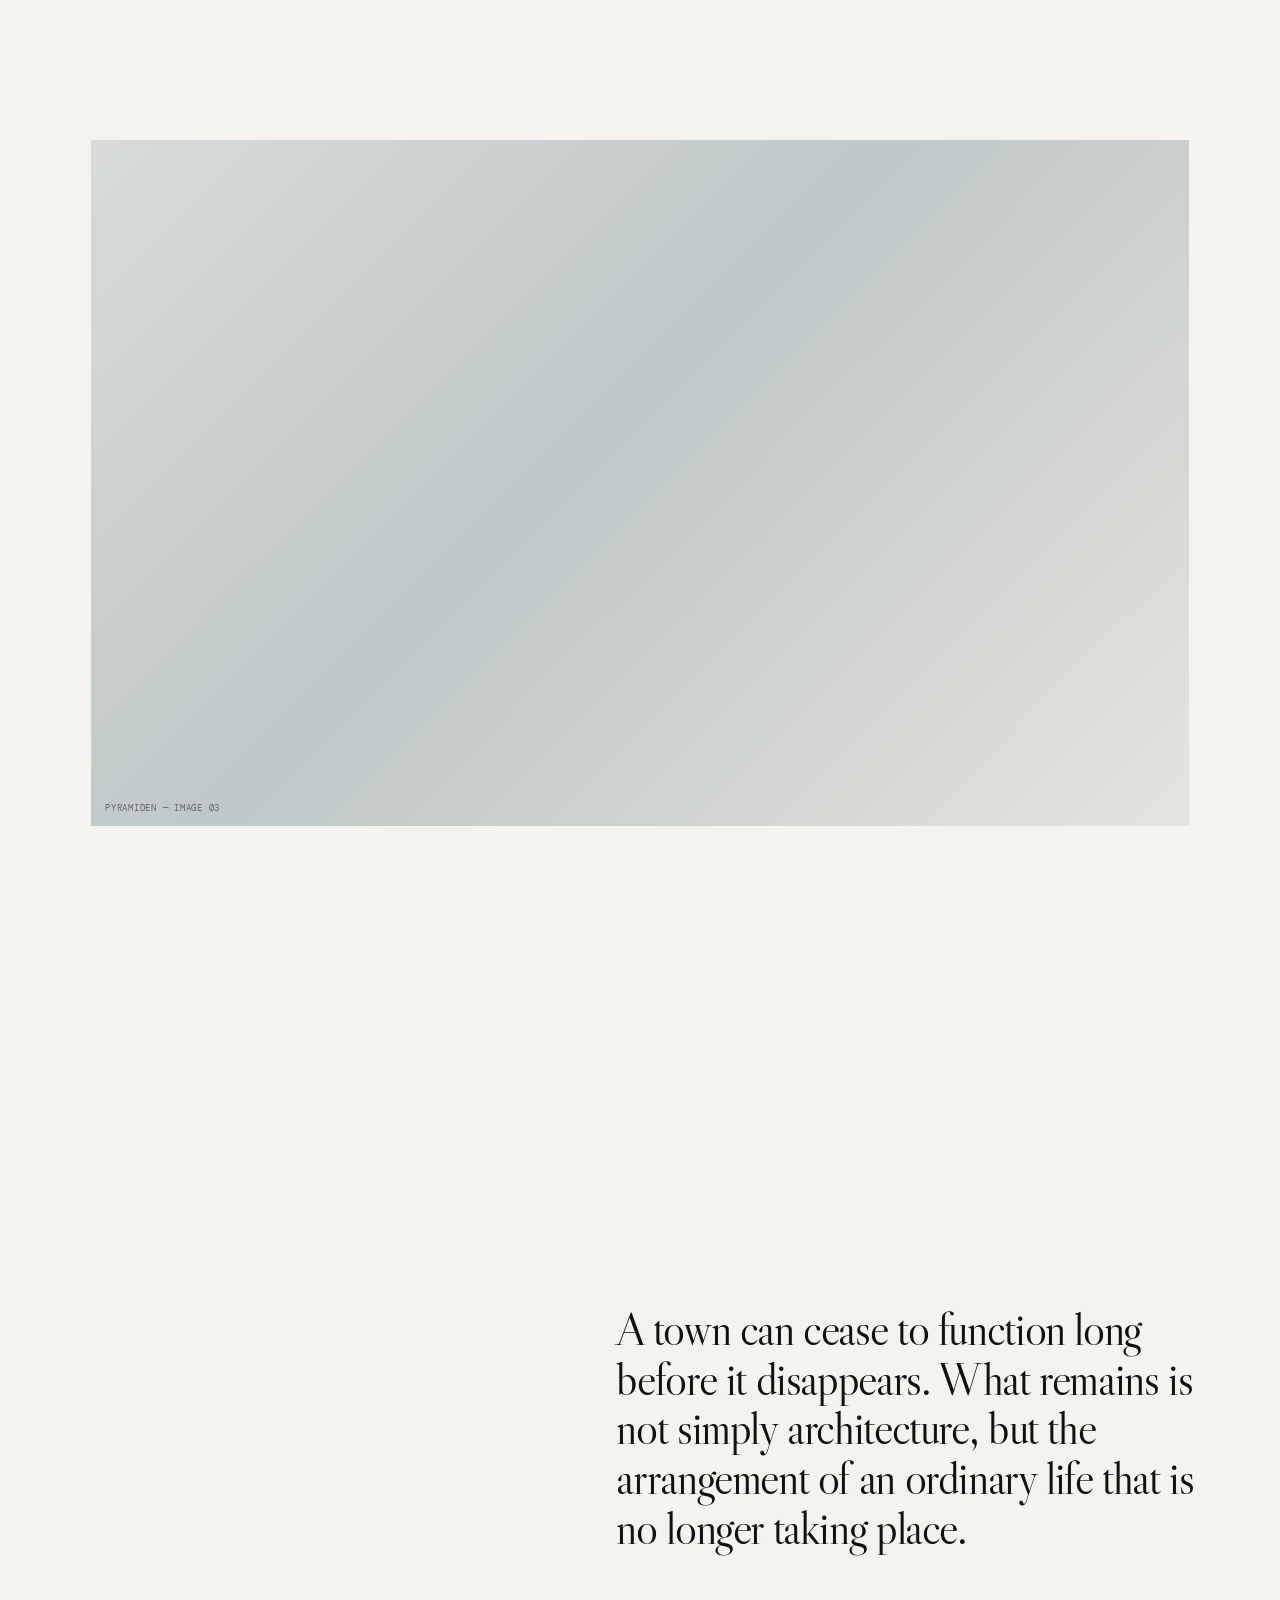
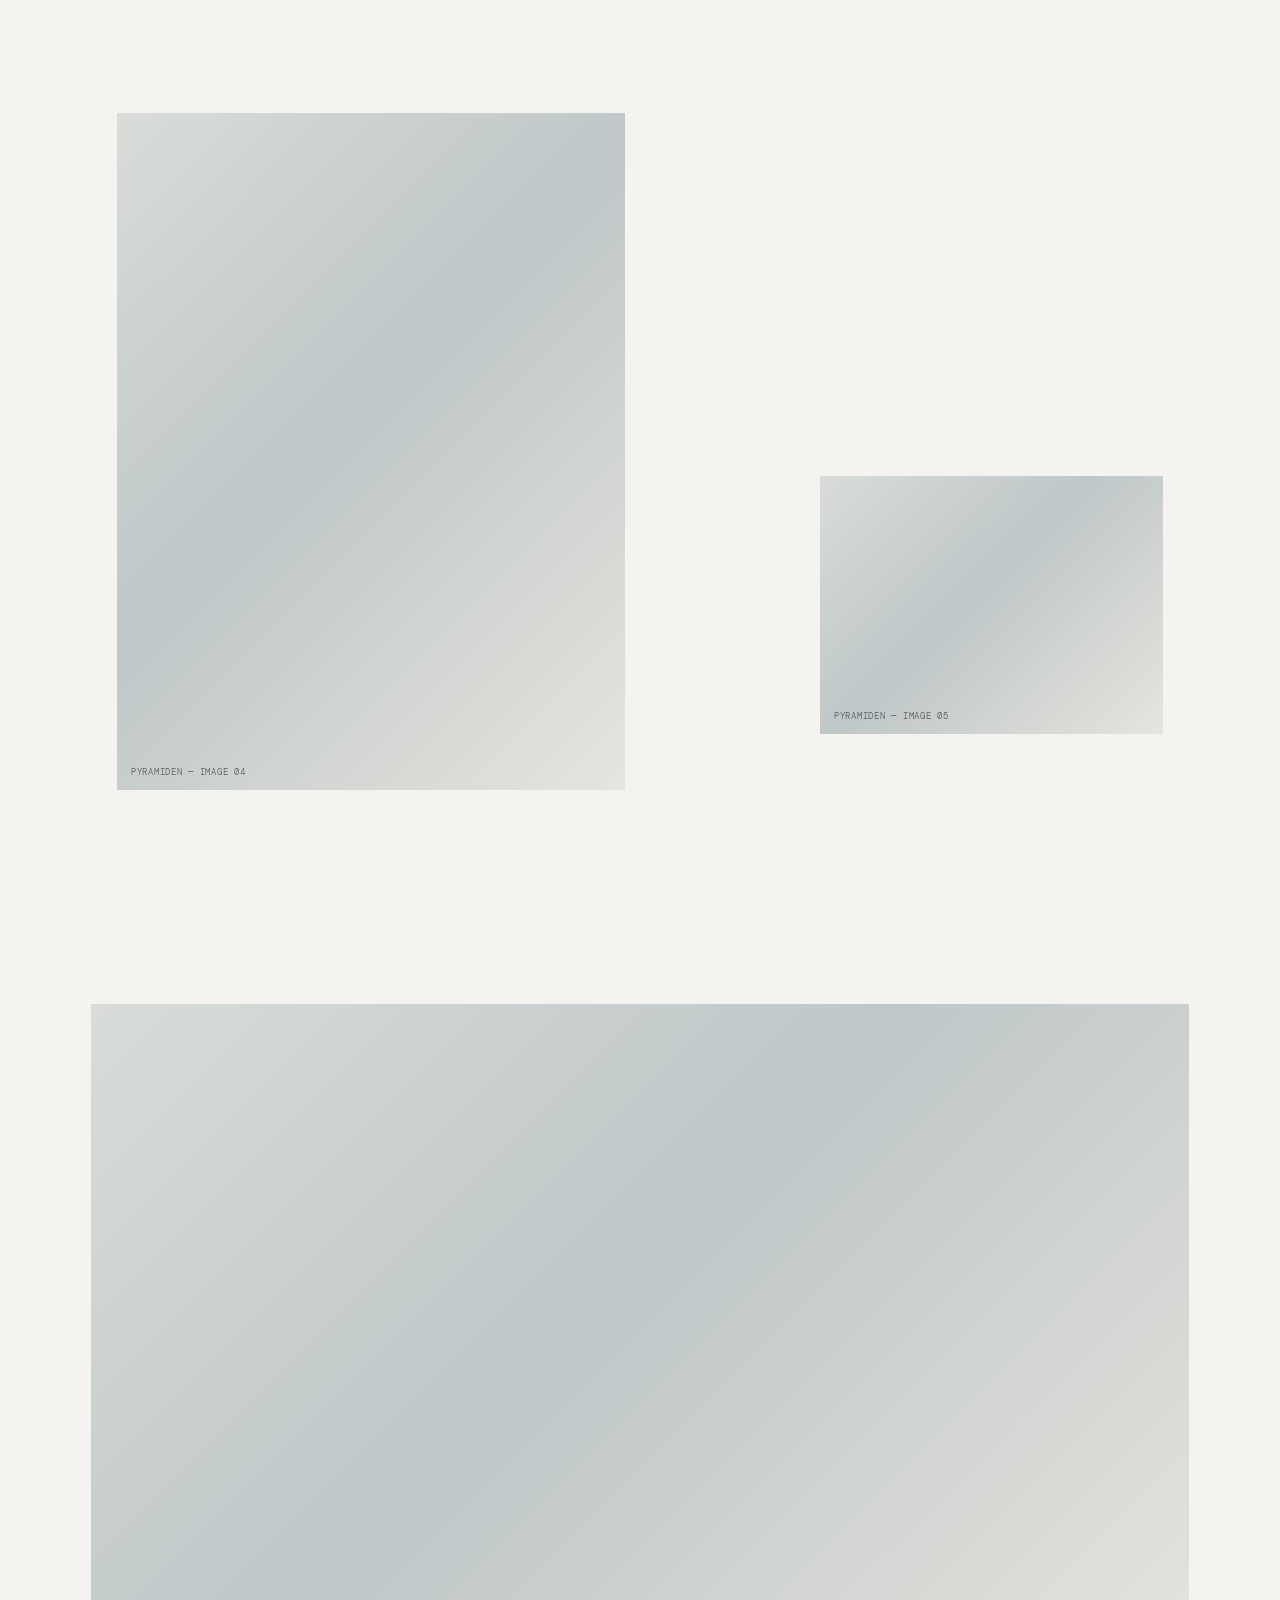
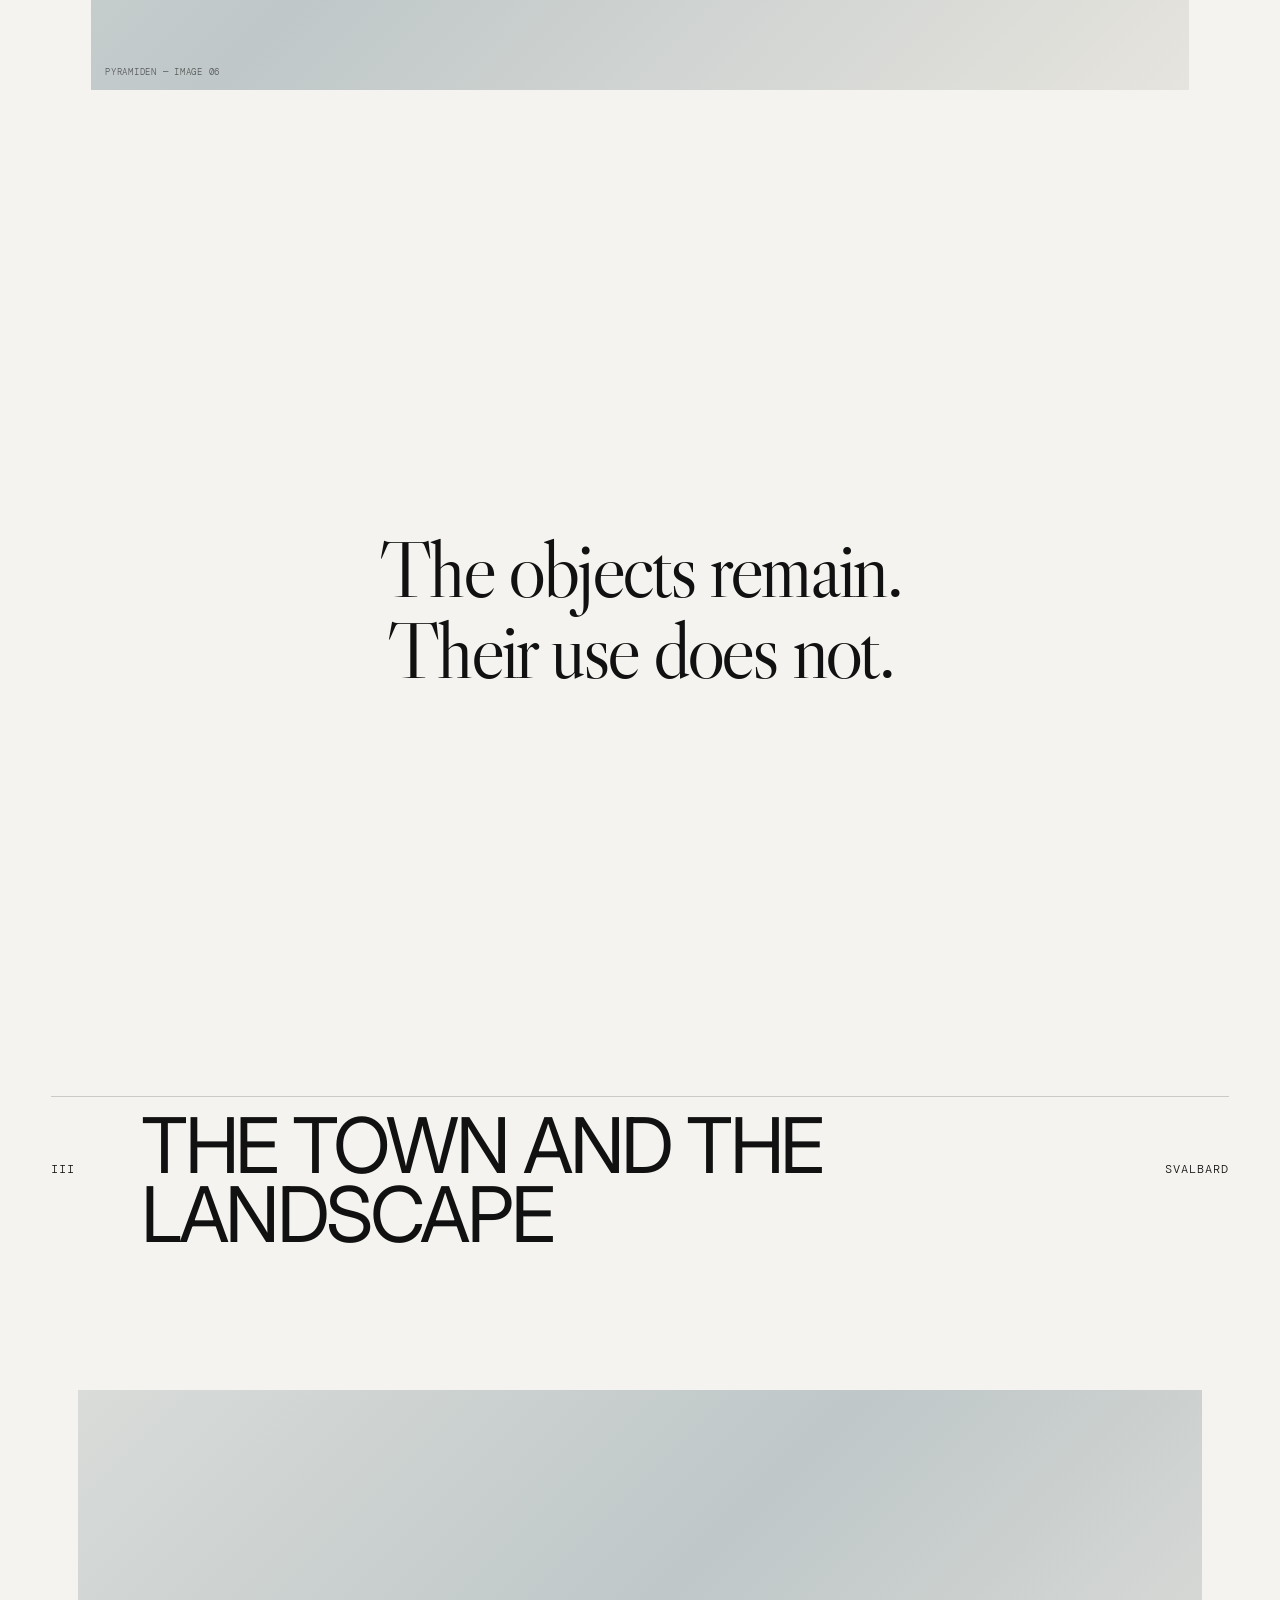
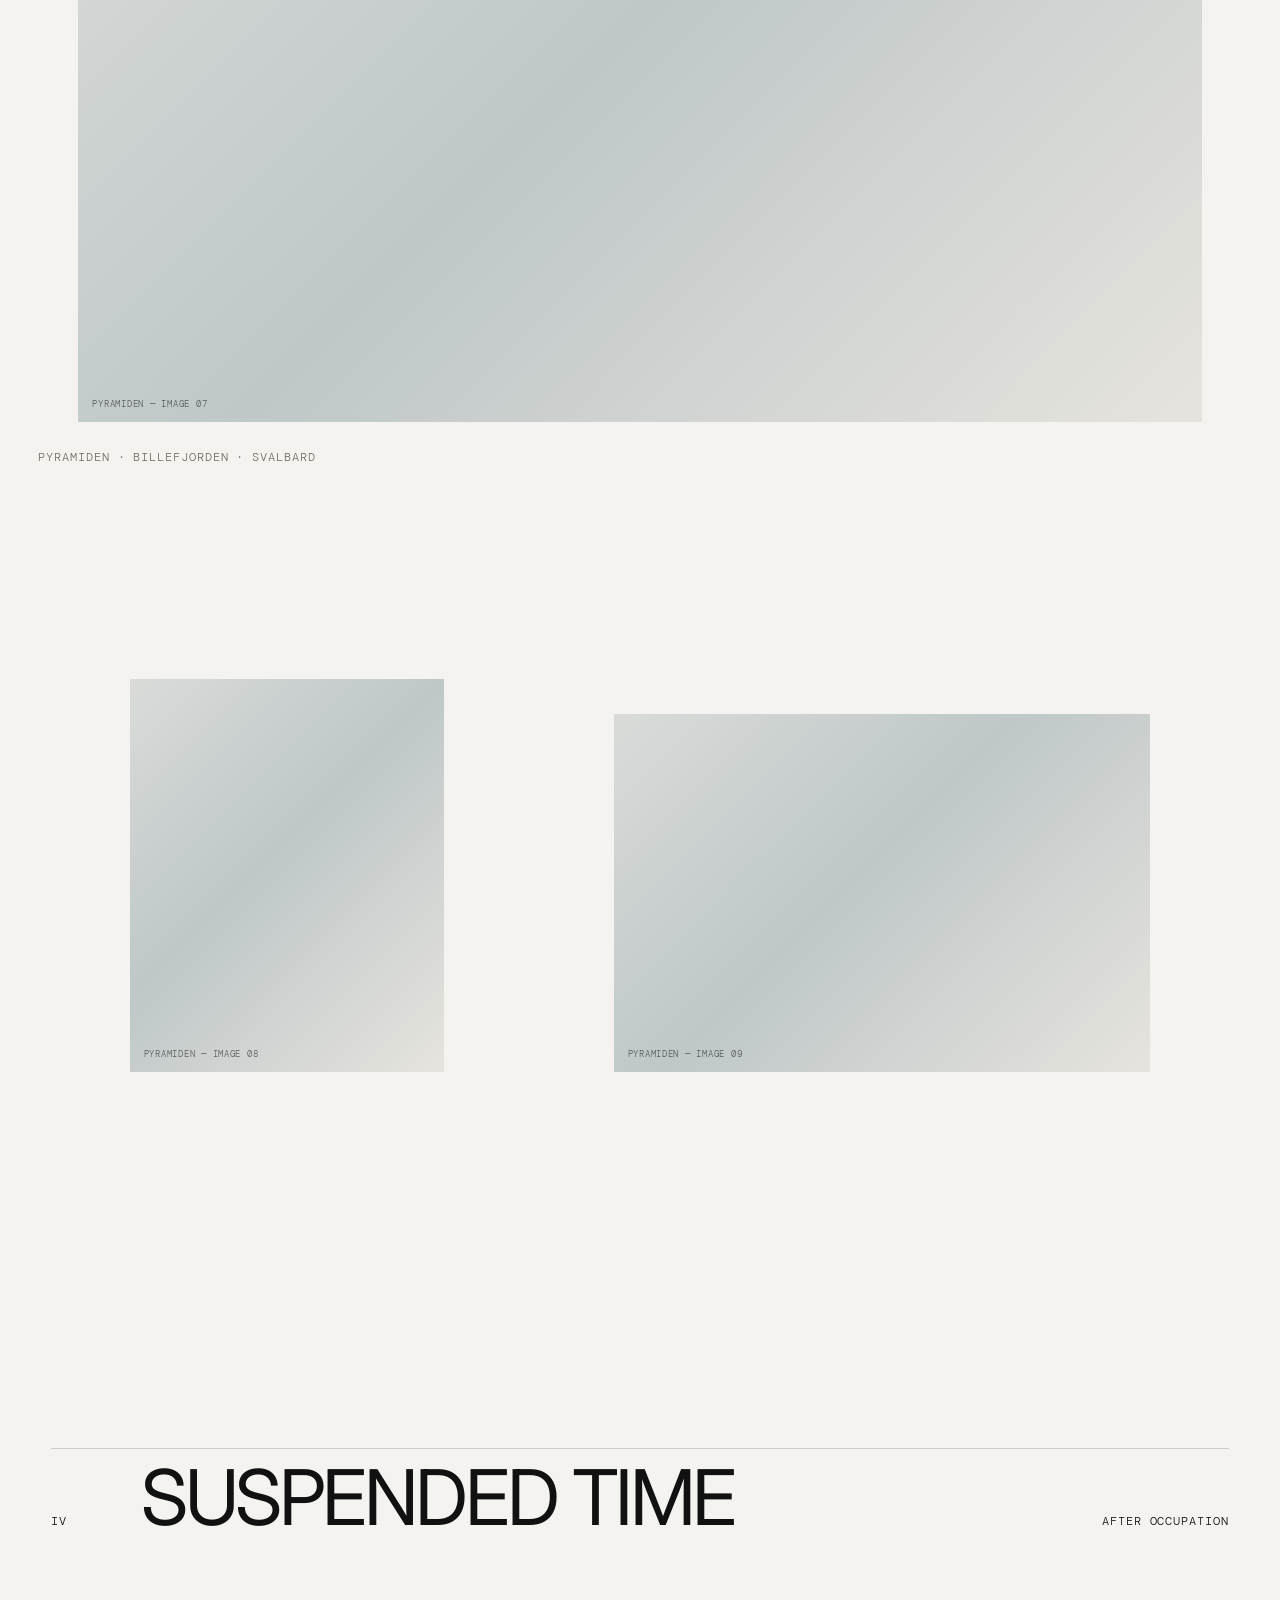
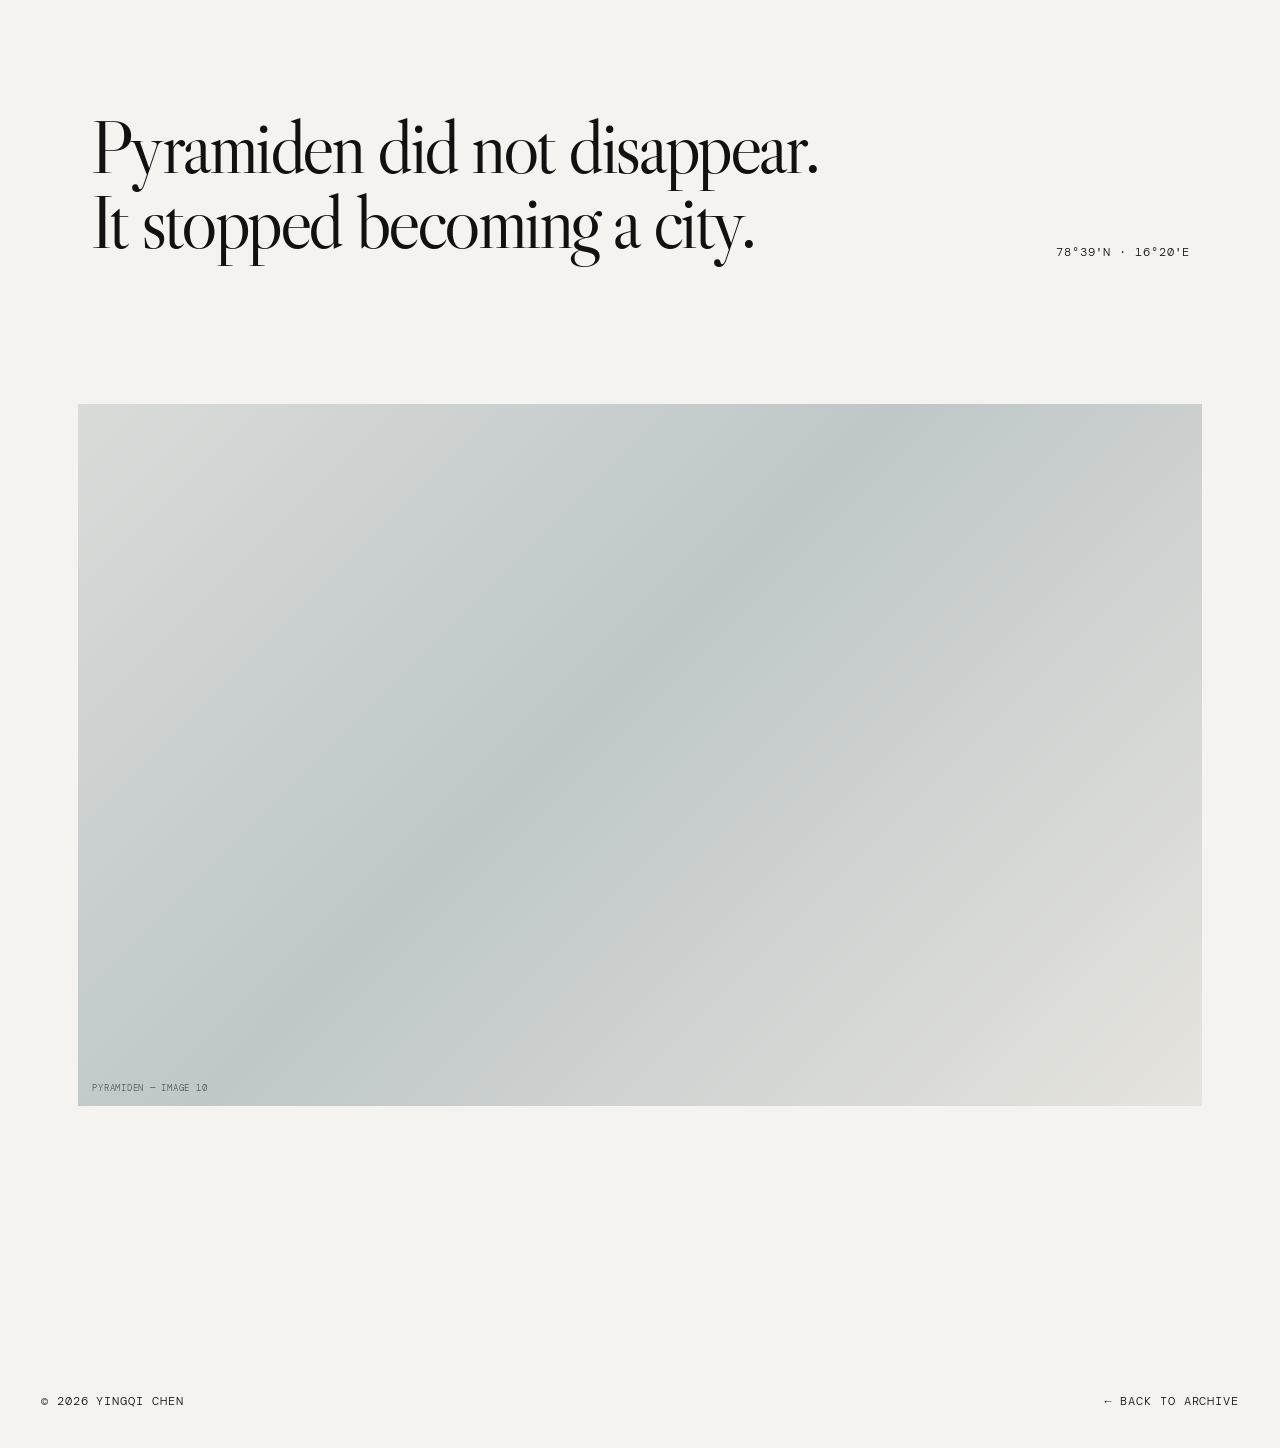
==== commit a21d9cfe: "Update pyramiden.html" ====
--- a/pyramiden.html
+++ b/pyramiden.html
@@ -61,28 +61,45 @@
   <!-- INTRO -->
   <section class="intro editorial-width">
 
+  <div class="pyramiden-intro-left">
+
     <div class="intro-index mono">
       01 / PYRAMIDEN
     </div>
 
-    <div class="intro-copy">
-
-      <p>
-        A settlement does not disappear at the moment people leave.
-        Buildings remain, objects remain, and the shape of ordinary life
-        can continue long after that life has stopped.
-      </p>
-
-      <p class="muted">
-        In Pyramiden, abandonment is not an empty condition.
-        It is a suspended form of occupation — a town no longer functioning
-        as a town, yet still carrying the physical evidence of having once
-        been one.
-      </p>
-
-    </div>
-
-  </section>
+    <figure
+      class="image-placeholder pyramiden-intro-image"
+      data-label="PYRAMIDEN — INTRO"
+    >
+      <img
+        src="assets/images/pyramiden-intro.jpg"
+        alt="Pyramiden"
+        loading="lazy"
+        onerror="this.remove()"
+      >
+    </figure>
+
+  </div>
+
+
+  <div class="intro-copy">
+
+    <p>
+      A settlement does not disappear at the moment people leave.
+      Buildings remain, objects remain, and the shape of ordinary life
+      can continue long after that life has stopped.
+    </p>
+
+    <p class="muted">
+      In Pyramiden, abandonment is not an empty condition.
+      It is a suspended form of occupation — a town no longer functioning
+      as a town, yet still carrying the physical evidence of having once
+      been one.
+    </p>
+
+  </div>
+
+</section>
 
 
   <!-- IMAGE 01 -->
--- a/style.css
+++ b/style.css
@@ -527,3 +527,194 @@
     padding: 0 20px 20px;
   }
 }
+/* =========================================================
+   PYRAMIDEN — EXTENDED PROJECT LAYOUT
+   ========================================================= */
+
+.pyramiden-section {
+  padding-top: 16vh;
+  padding-bottom: 8vh;
+}
+
+.pyramiden-intro-text {
+  width: 52%;
+  margin: 8vh 0 4vh auto;
+}
+
+.pyramiden-intro-text p {
+  margin: 0;
+  font-family: "Libre Caslon Display", Georgia, serif;
+  font-size: clamp(2rem, 3.6vw, 4.2rem);
+  line-height: 1.08;
+  letter-spacing: -.03em;
+}
+
+
+/* IMAGE 04 + 05 */
+.pyramiden-asymmetric {
+  width: min(88vw, 1320px);
+  margin: 4vh auto 22vh;
+  display: grid;
+  grid-template-columns: 1fr .72fr;
+  gap: 9vw;
+  align-items: end;
+}
+
+.pyramiden-vertical {
+  aspect-ratio: 3 / 4;
+}
+
+.pyramiden-small-horizontal {
+  aspect-ratio: 4 / 3;
+  margin-bottom: 8vh;
+}
+
+
+/* IMAGE 06 */
+.pyramiden-single {
+  padding-top: 0;
+}
+
+
+/* QUOTE */
+.pyramiden-quote {
+  min-height: 76vh;
+}
+
+.pyramiden-quote blockquote {
+  max-width: 980px;
+}
+
+
+/* IMAGE 07 */
+.pyramiden-wide-image {
+  width: min(94vw, 1500px);
+  margin: 2vh auto 22vh;
+}
+
+.pyramiden-wide {
+  aspect-ratio: 16 / 9;
+}
+
+.pyramiden-caption {
+  padding-top: 12px;
+  color: var(--muted);
+}
+
+
+/* IMAGE 08 + 09 */
+.pyramiden-pair {
+  width: min(86vw, 1280px);
+  margin: 0 auto 24vh;
+  display: grid;
+  grid-template-columns: .78fr 1.22fr;
+  gap: 7vw;
+  align-items: end;
+}
+
+.pyramiden-pair-left {
+  aspect-ratio: 4 / 5;
+}
+
+.pyramiden-pair-right {
+  aspect-ratio: 3 / 2;
+}
+
+
+/* FINAL */
+.pyramiden-final-heading {
+  padding-bottom: 4vh;
+}
+
+.pyramiden-ending-text {
+  width: min(86vw, 1180px);
+  margin: 10vh auto 16vh;
+  display: grid;
+  grid-template-columns: 1.5fr .5fr;
+  gap: 8vw;
+  align-items: end;
+}
+
+.pyramiden-ending-text p {
+  margin: 0;
+  max-width: 900px;
+  font-family: "Libre Caslon Display", Georgia, serif;
+  font-size: clamp(3rem, 6vw, 7rem);
+  line-height: .98;
+  letter-spacing: -.045em;
+}
+
+.pyramiden-ending-text span {
+  text-align: right;
+}
+
+
+.pyramiden-final-image {
+  width: min(94vw, 1500px);
+  margin: 0 auto 18vh;
+}
+
+.pyramiden-final-image figure {
+  aspect-ratio: 16 / 10;
+}
+
+
+/* MOBILE */
+@media (max-width: 820px) {
+
+  .pyramiden-intro-text {
+    width: 88%;
+    margin: 6vh 0 2vh auto;
+  }
+
+  .pyramiden-asymmetric {
+    width: calc(100vw - 40px);
+    grid-template-columns: 1fr;
+    gap: 30px;
+    margin-bottom: 15vh;
+  }
+
+  .pyramiden-small-horizontal {
+    width: 78%;
+    margin: 0 0 0 auto;
+  }
+
+  .pyramiden-wide-image {
+    width: calc(100vw - 40px);
+    margin-bottom: 15vh;
+  }
+
+  .pyramiden-wide {
+    aspect-ratio: 4 / 3;
+  }
+
+  .pyramiden-pair {
+    width: calc(100vw - 40px);
+    grid-template-columns: 1fr;
+    gap: 30px;
+    margin-bottom: 16vh;
+  }
+
+  .pyramiden-pair-left {
+    width: 72%;
+  }
+
+  .pyramiden-ending-text {
+    width: calc(100vw - 40px);
+    grid-template-columns: 1fr;
+    gap: 40px;
+    margin: 8vh auto 12vh;
+  }
+
+  .pyramiden-ending-text span {
+    text-align: left;
+  }
+
+  .pyramiden-final-image {
+    width: calc(100vw - 40px);
+  }
+
+  .pyramiden-final-image figure {
+    aspect-ratio: 4 / 3;
+  }
+}
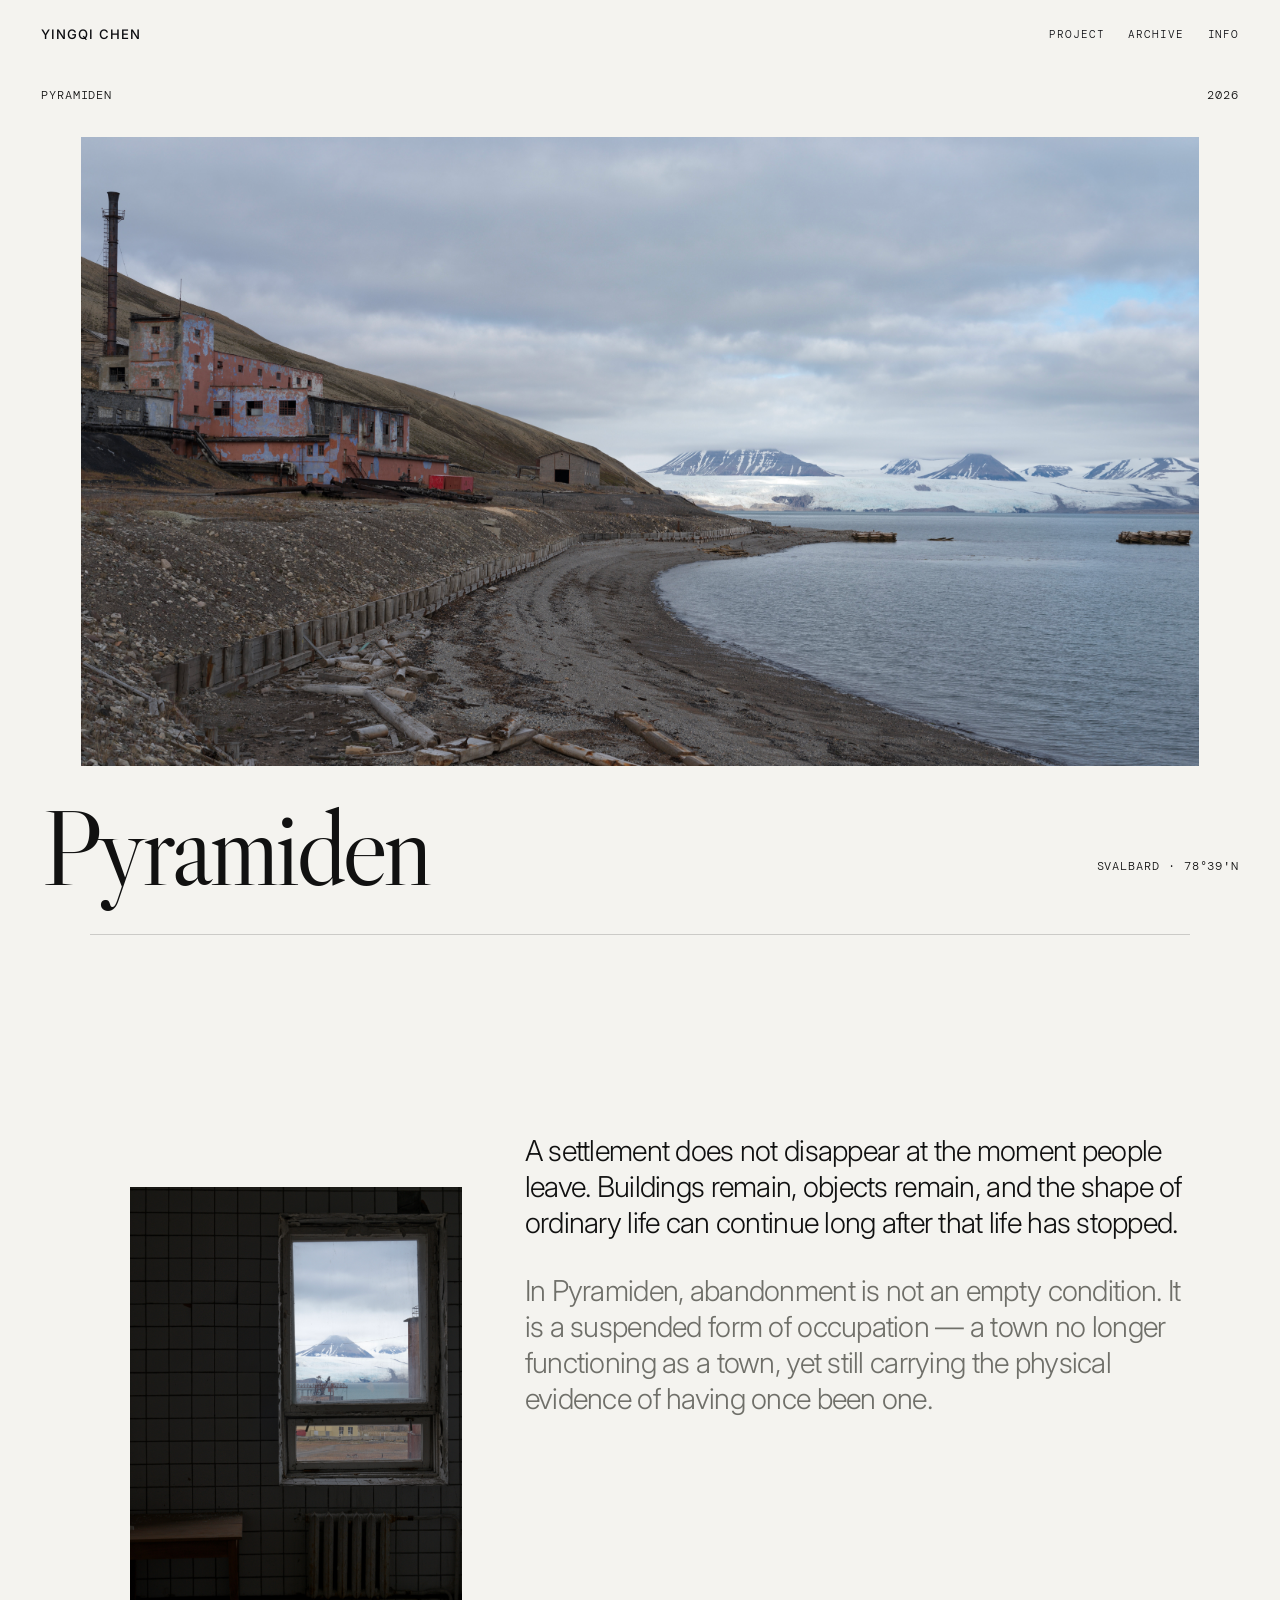
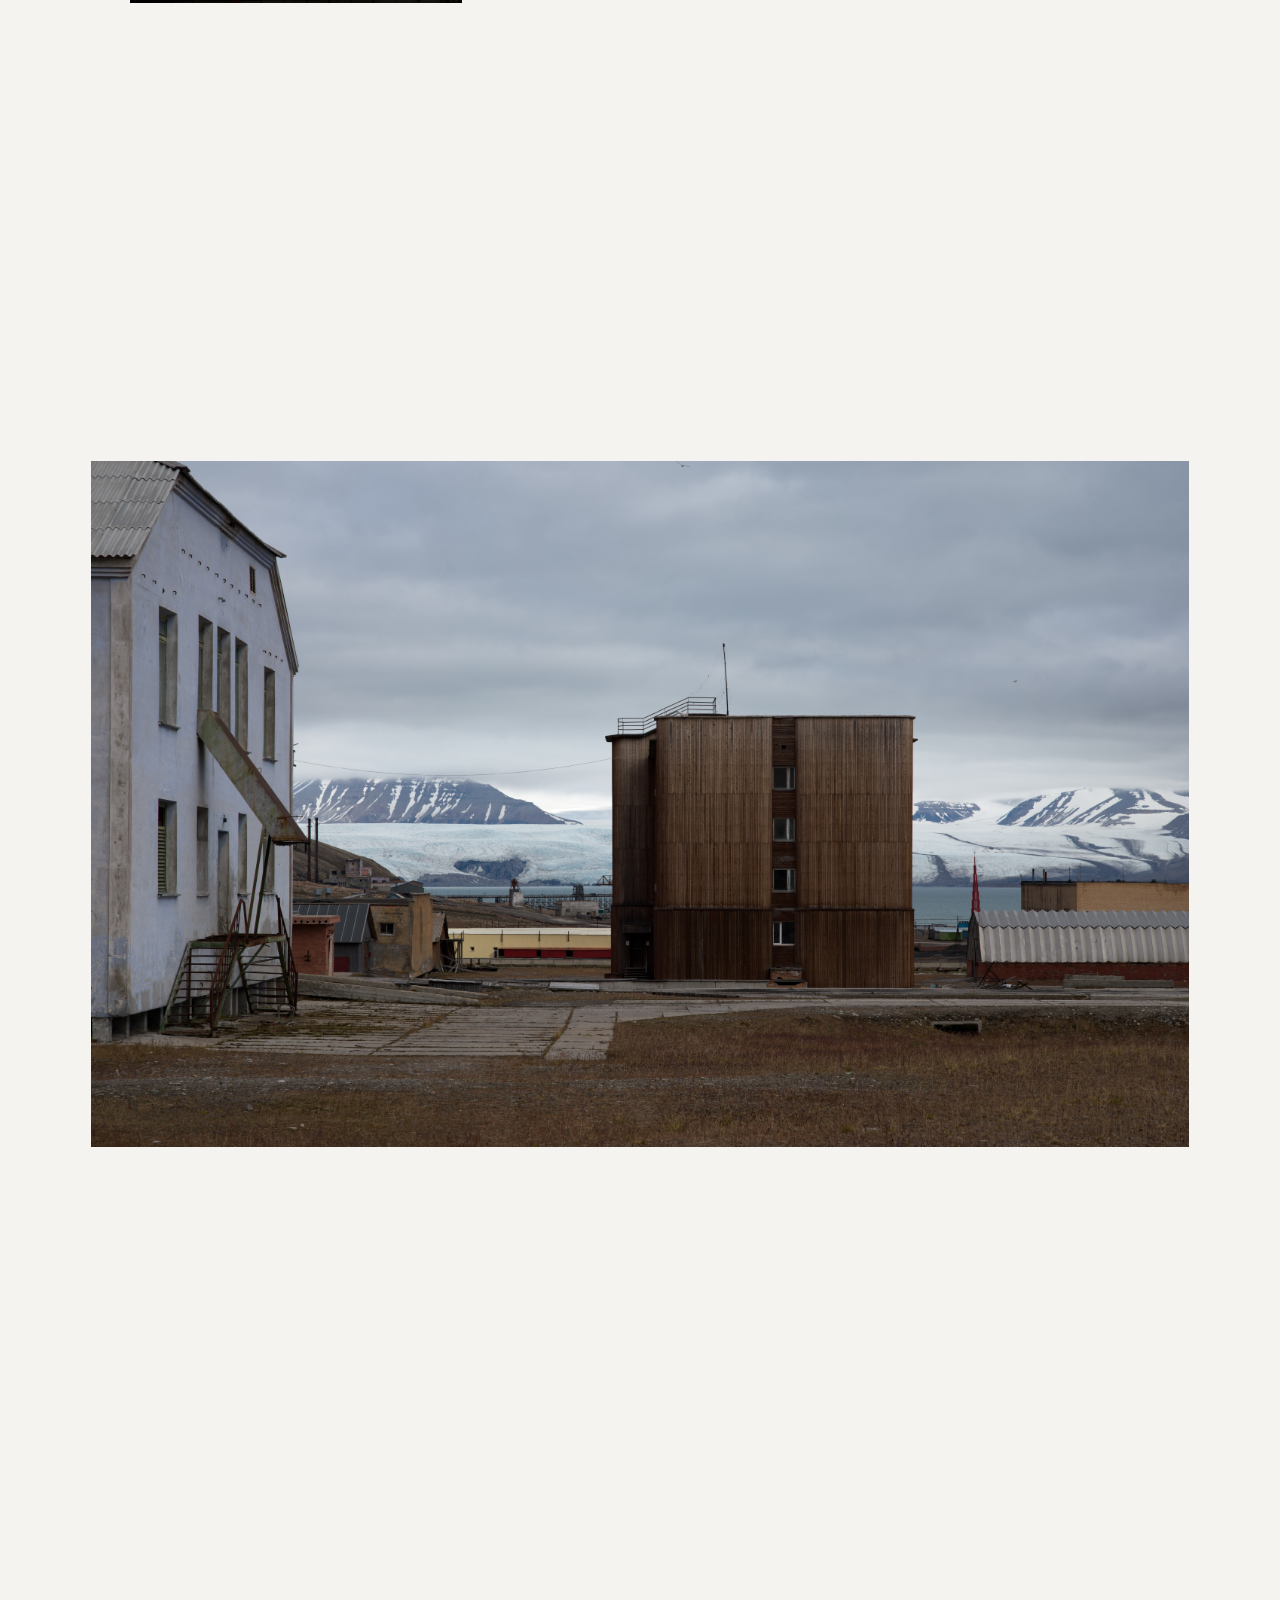
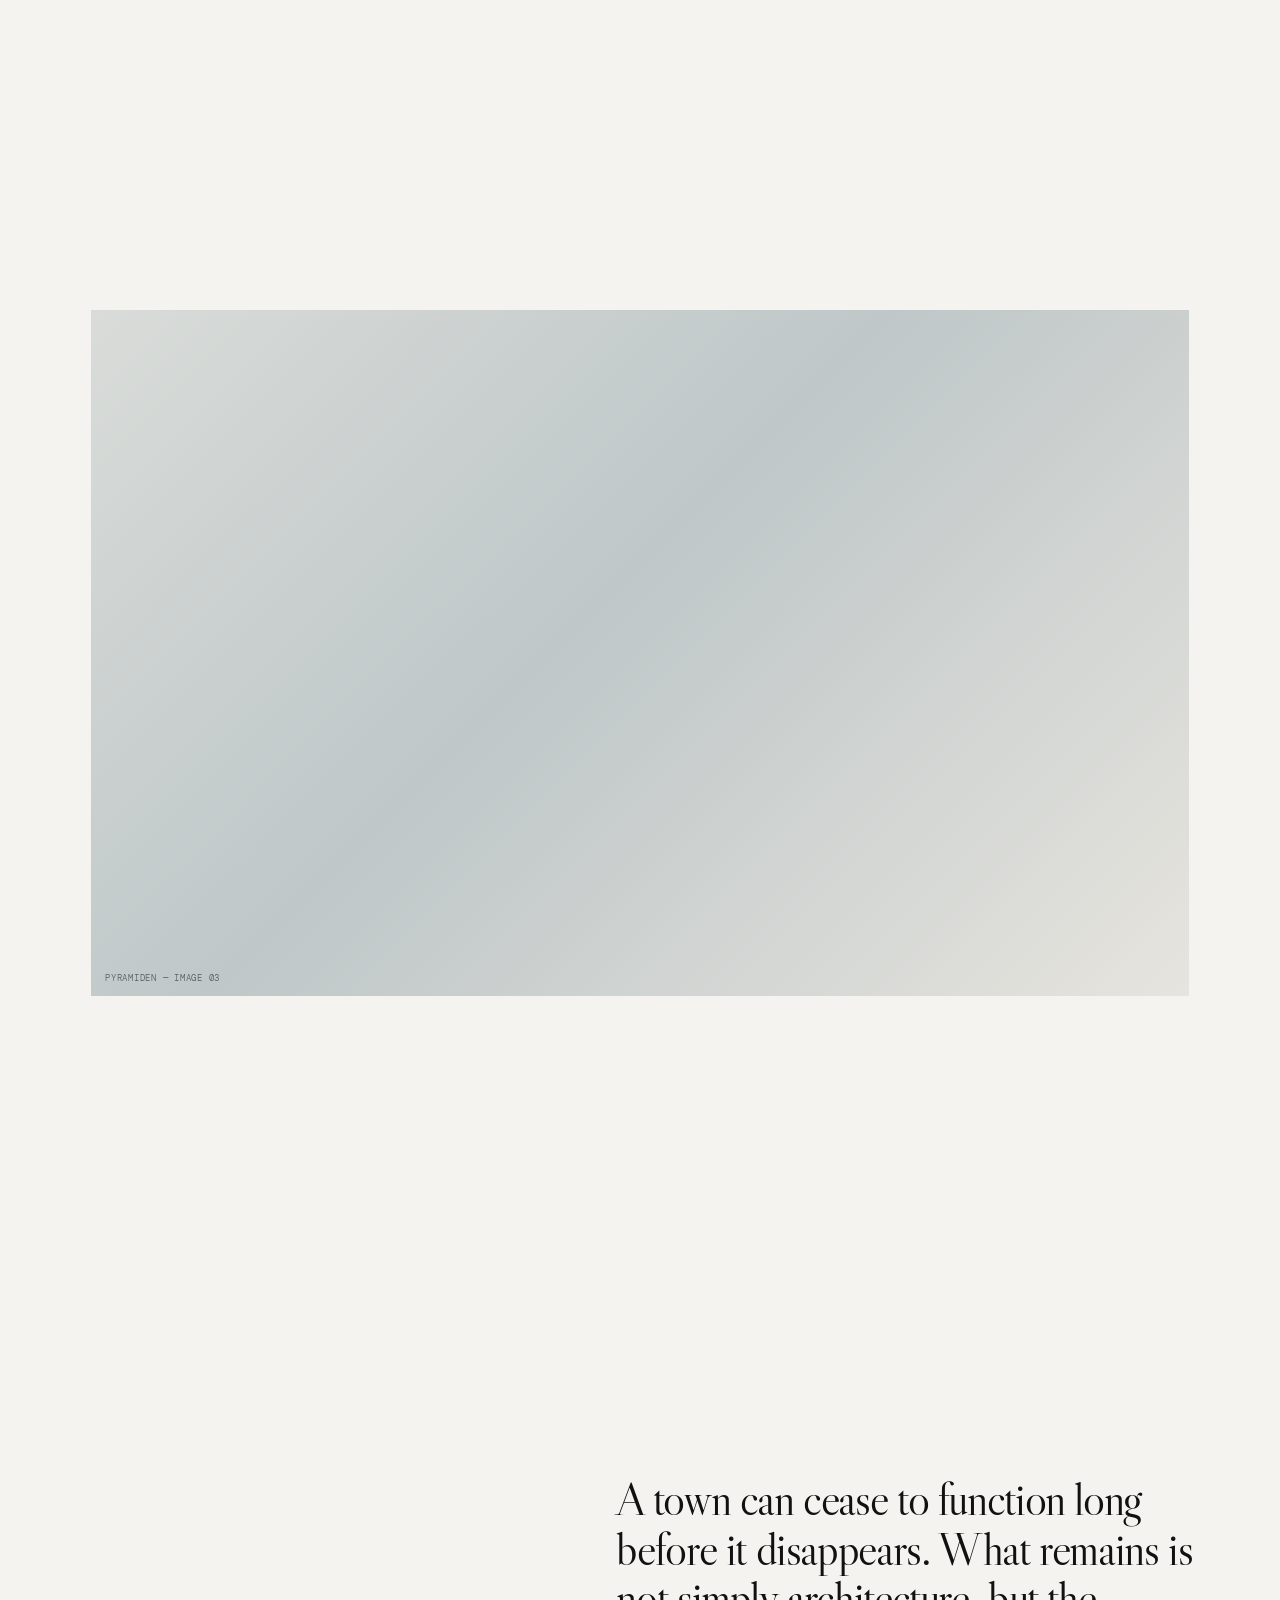
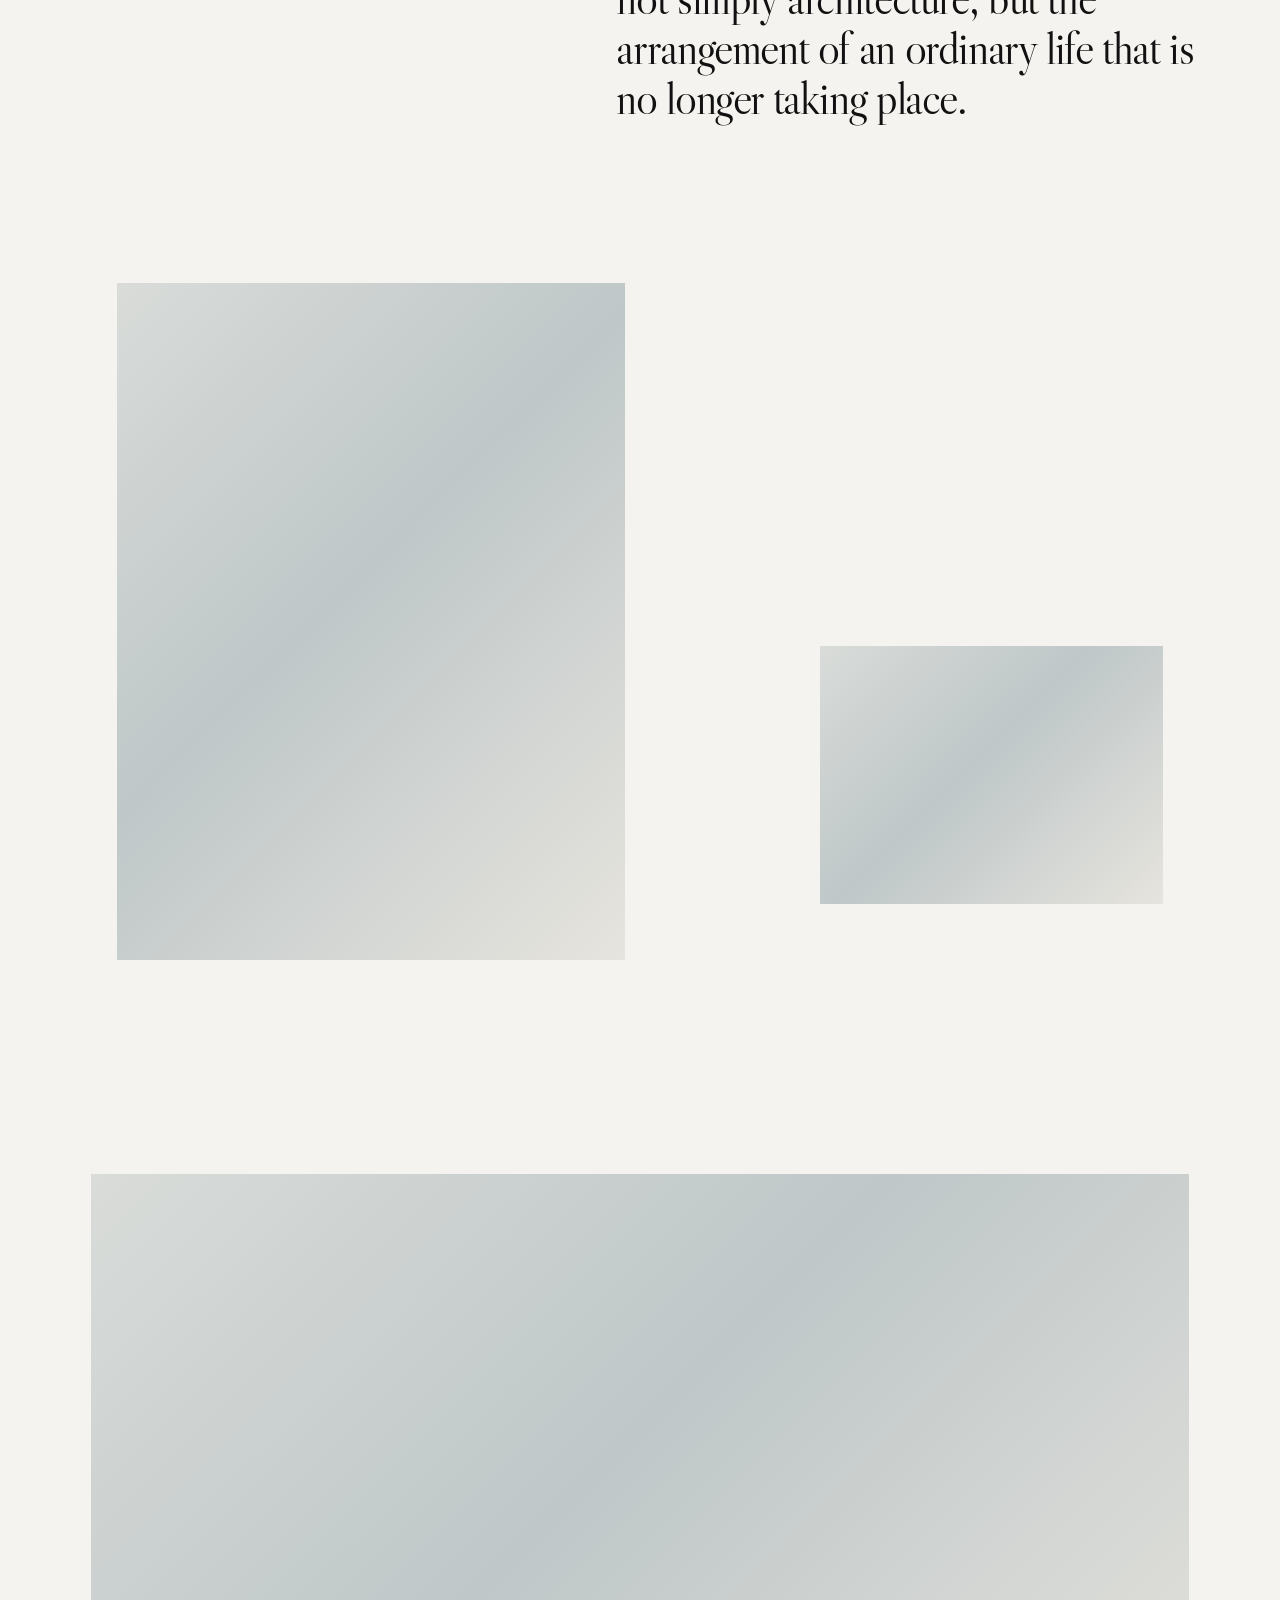
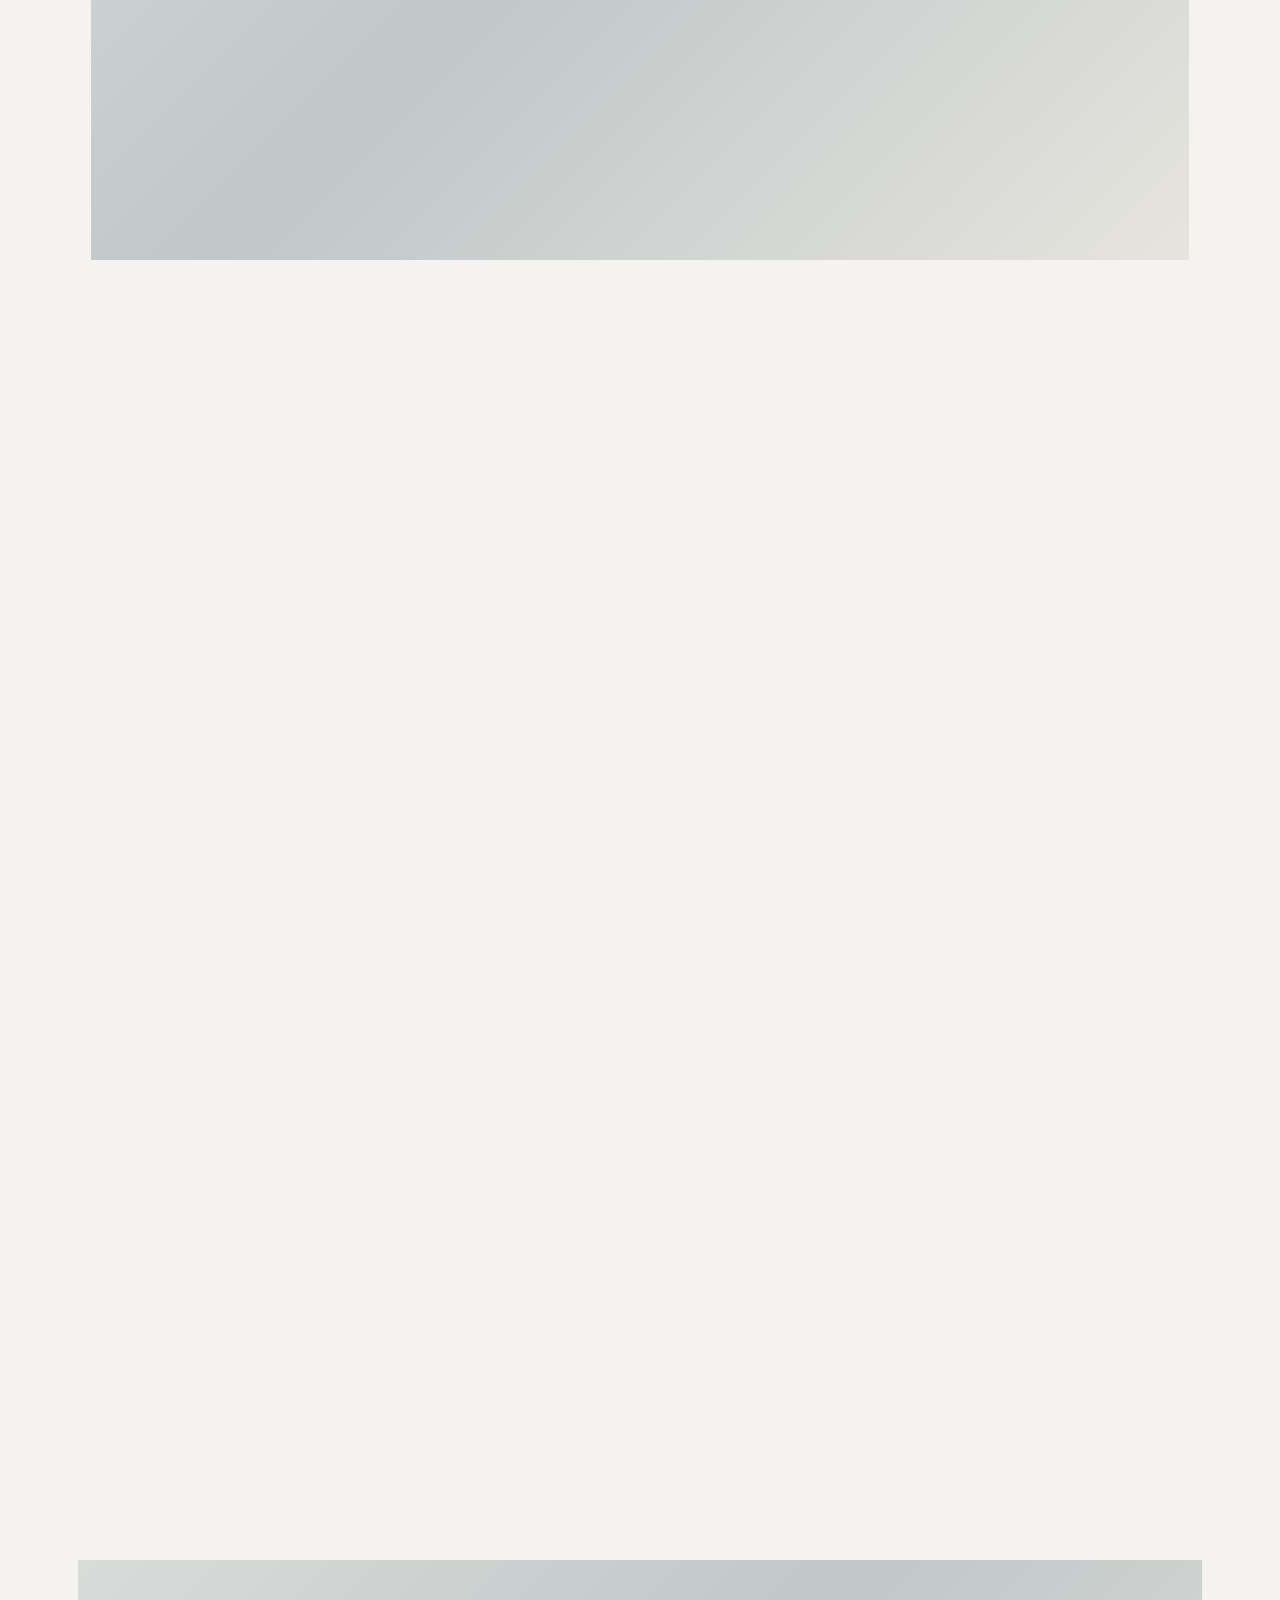
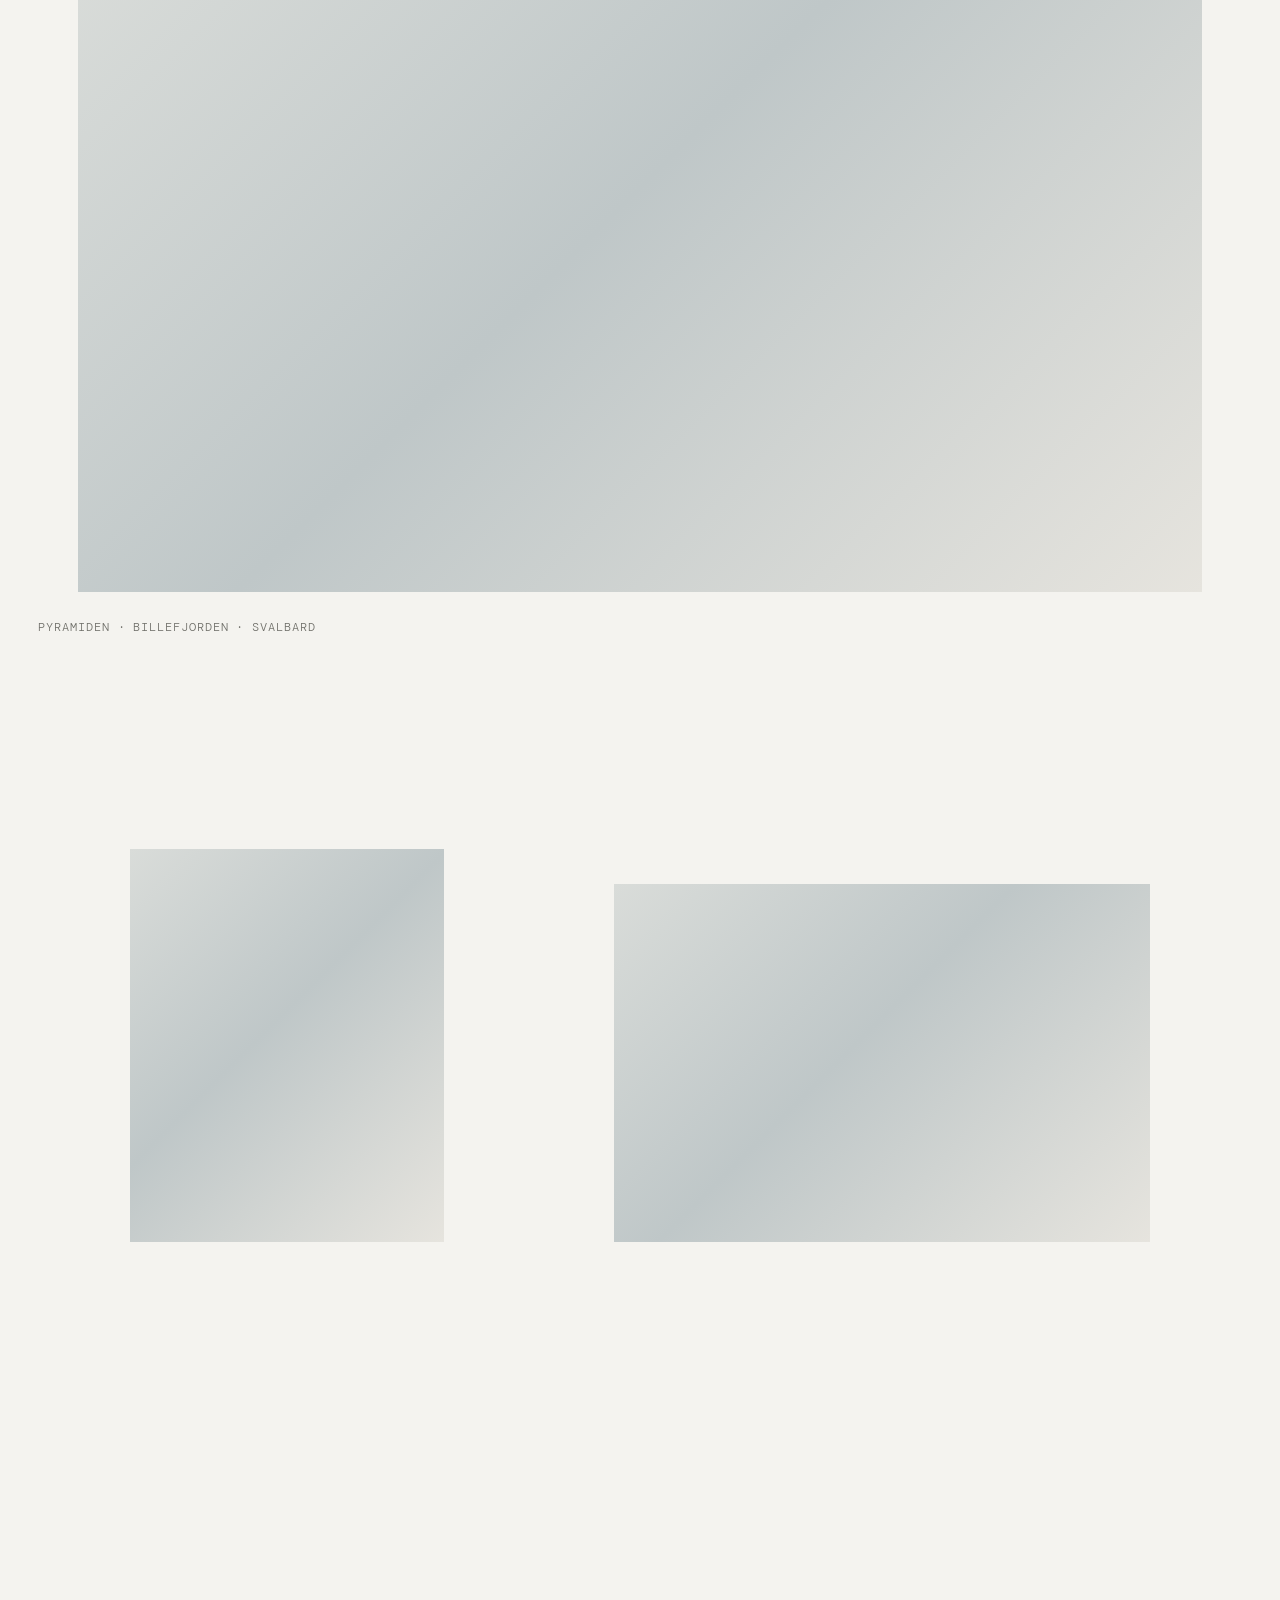
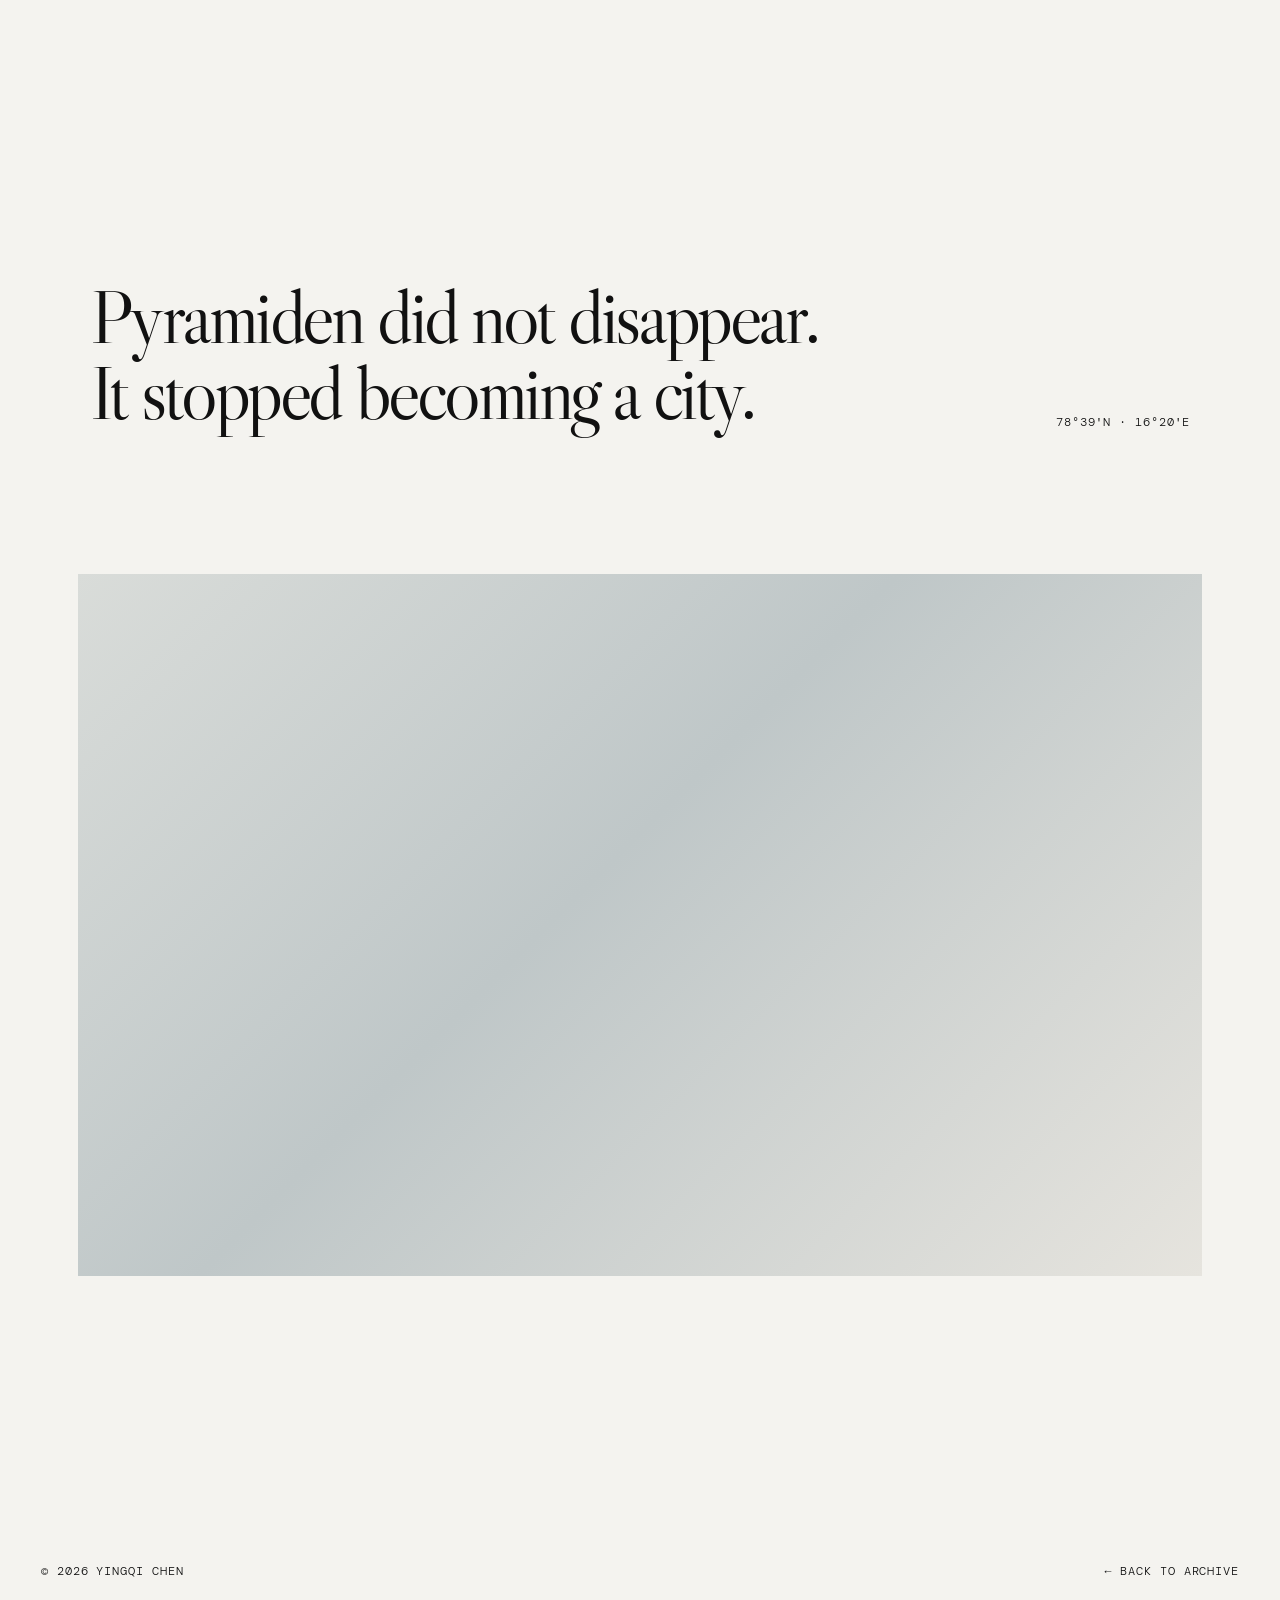
==== commit 0d8d8fdb: "Update pyramiden.html" ====
--- a/pyramiden.html
+++ b/pyramiden.html
@@ -63,10 +63,7 @@
 
   <div class="pyramiden-intro-left">
 
-    <div class="intro-index mono">
-      01 / PYRAMIDEN
-    </div>
-
+    
     <figure
       class="image-placeholder pyramiden-intro-image"
       data-label="PYRAMIDEN — INTRO"
--- a/style.css
+++ b/style.css
@@ -718,3 +718,30 @@
     aspect-ratio: 4 / 3;
   }
 }
+
+/* PYRAMIDEN INTRO IMAGE */
+
+.pyramiden-intro-left {
+  display: flex;
+  flex-direction: column;
+  align-items: flex-start;
+}
+
+.pyramiden-intro-image {
+  width: min(100%, 360px);
+  aspect-ratio: 4 / 5;
+  margin-top: 6vh;
+}
+
+.pyramiden-intro-image img {
+  width: 100%;
+  height: 100%;
+  object-fit: cover;
+}
+
+@media (max-width: 820px) {
+  .pyramiden-intro-image {
+    width: 72%;
+    margin-top: 4vh;
+  }
+}
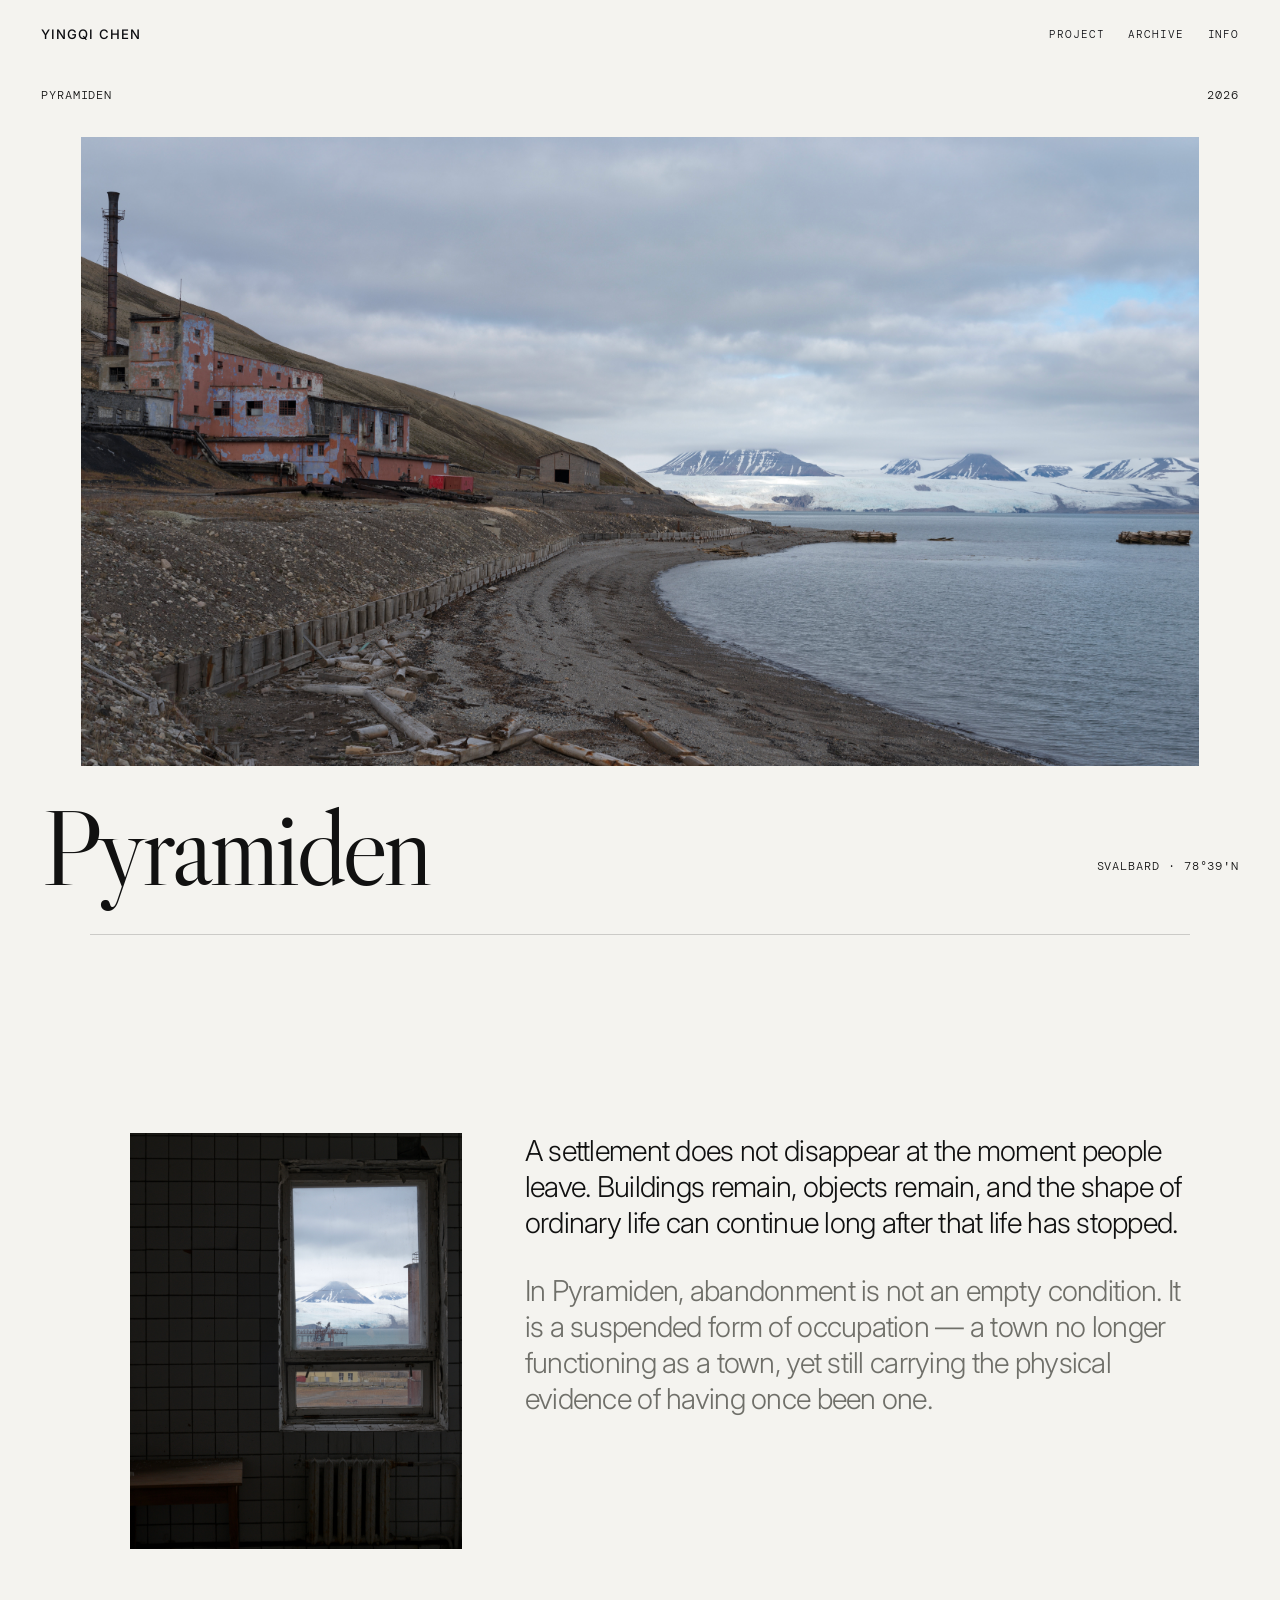
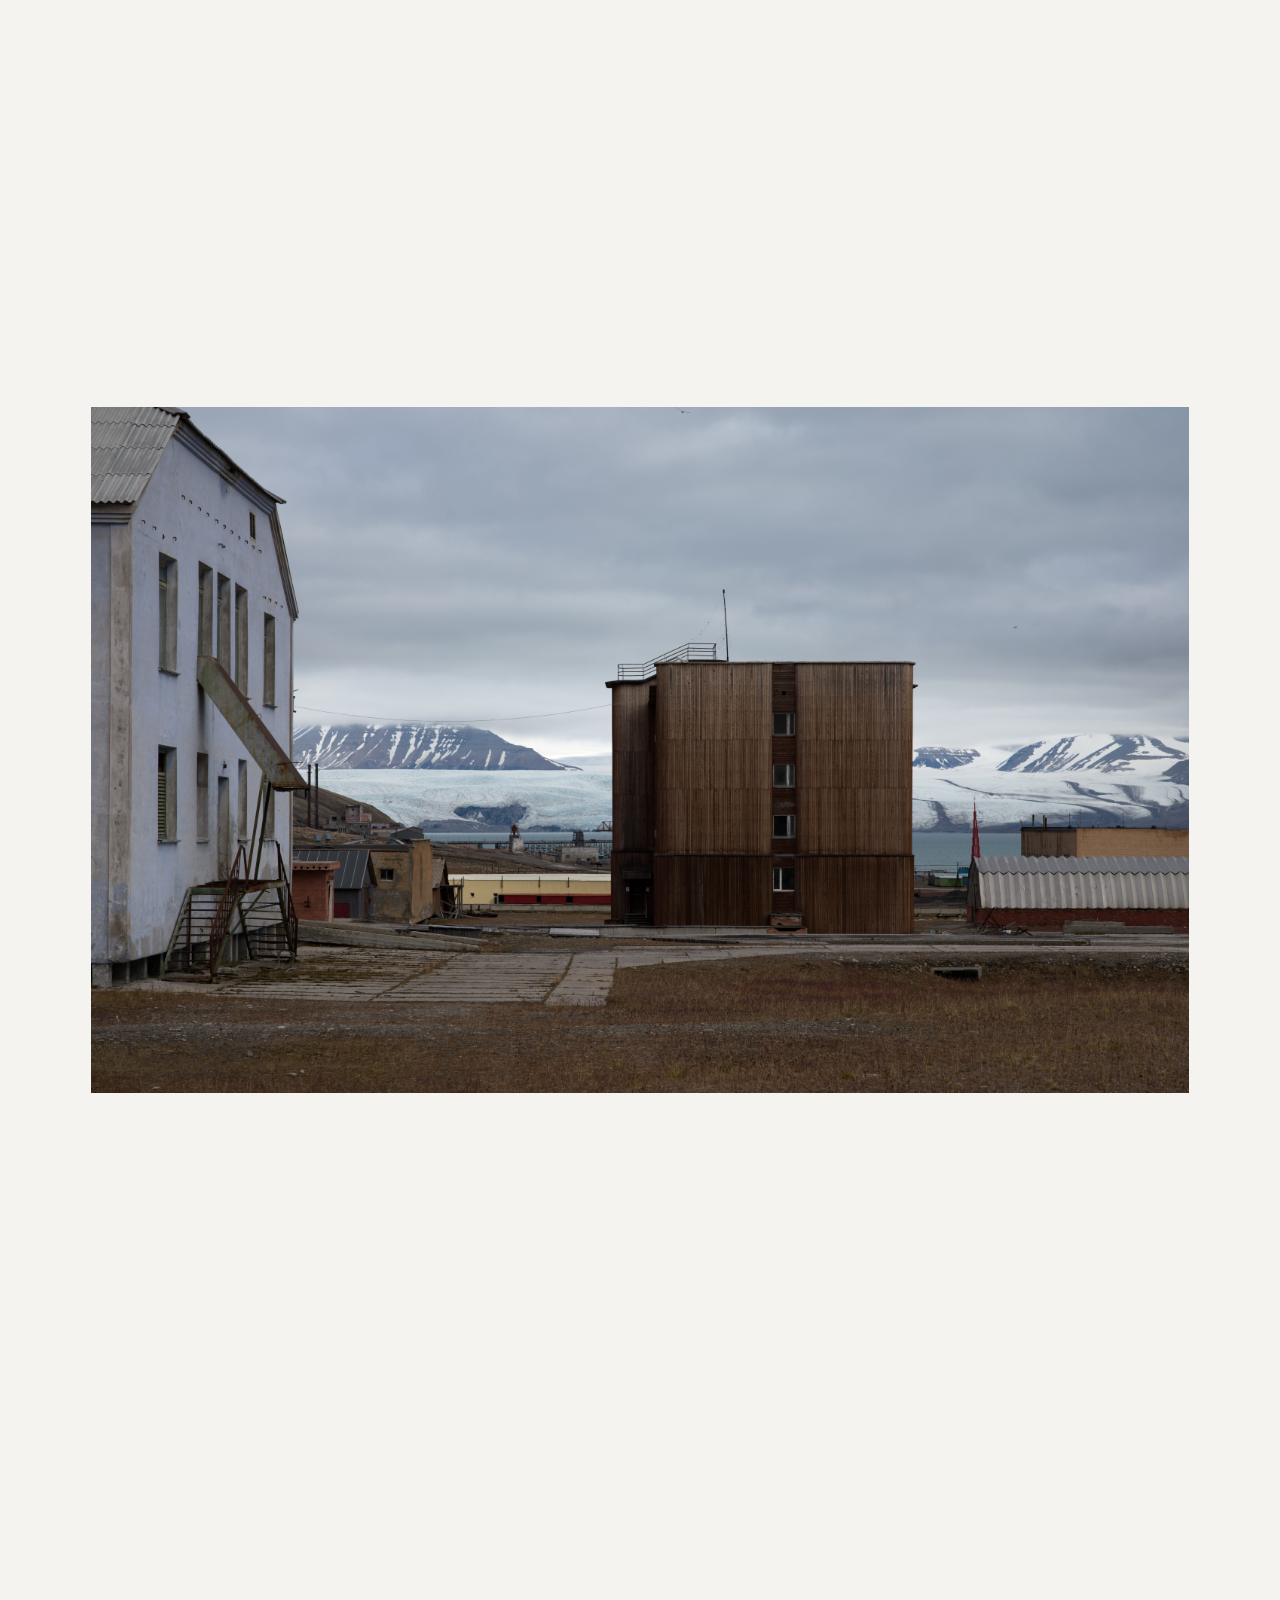
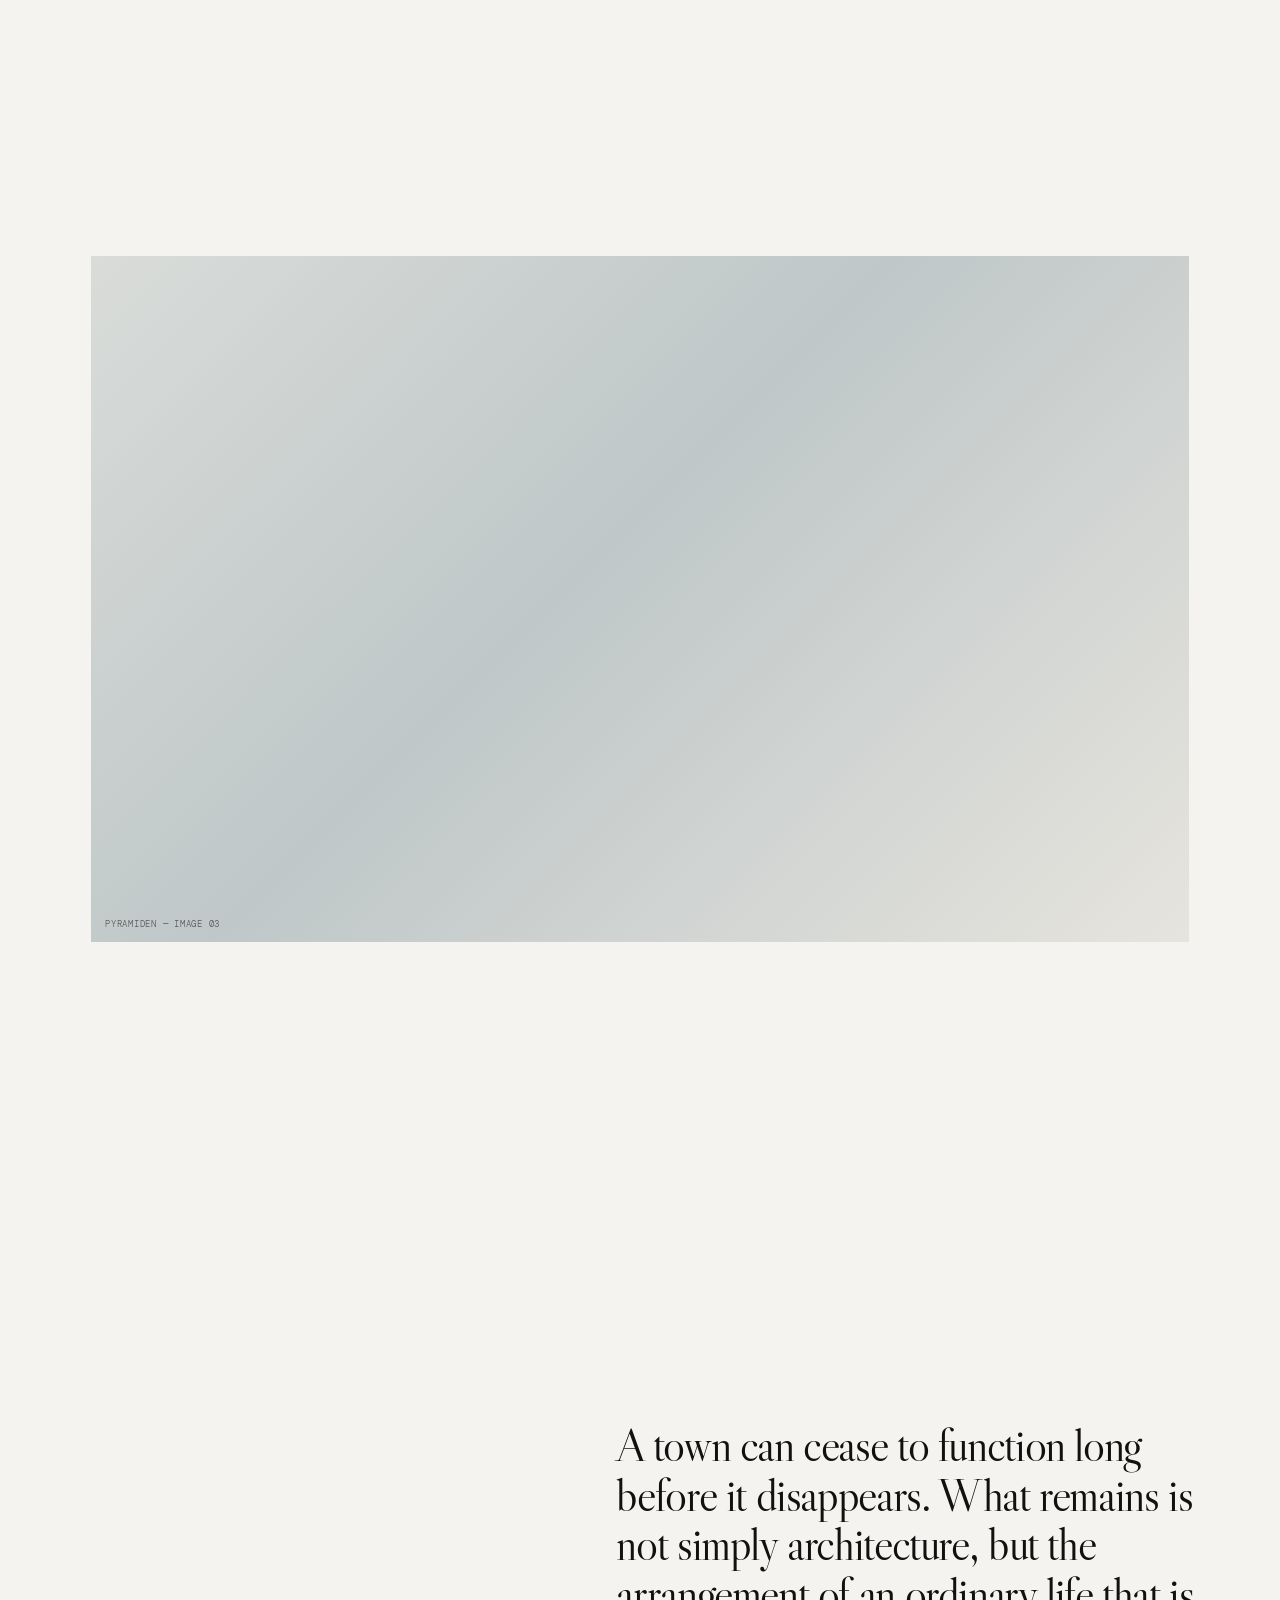
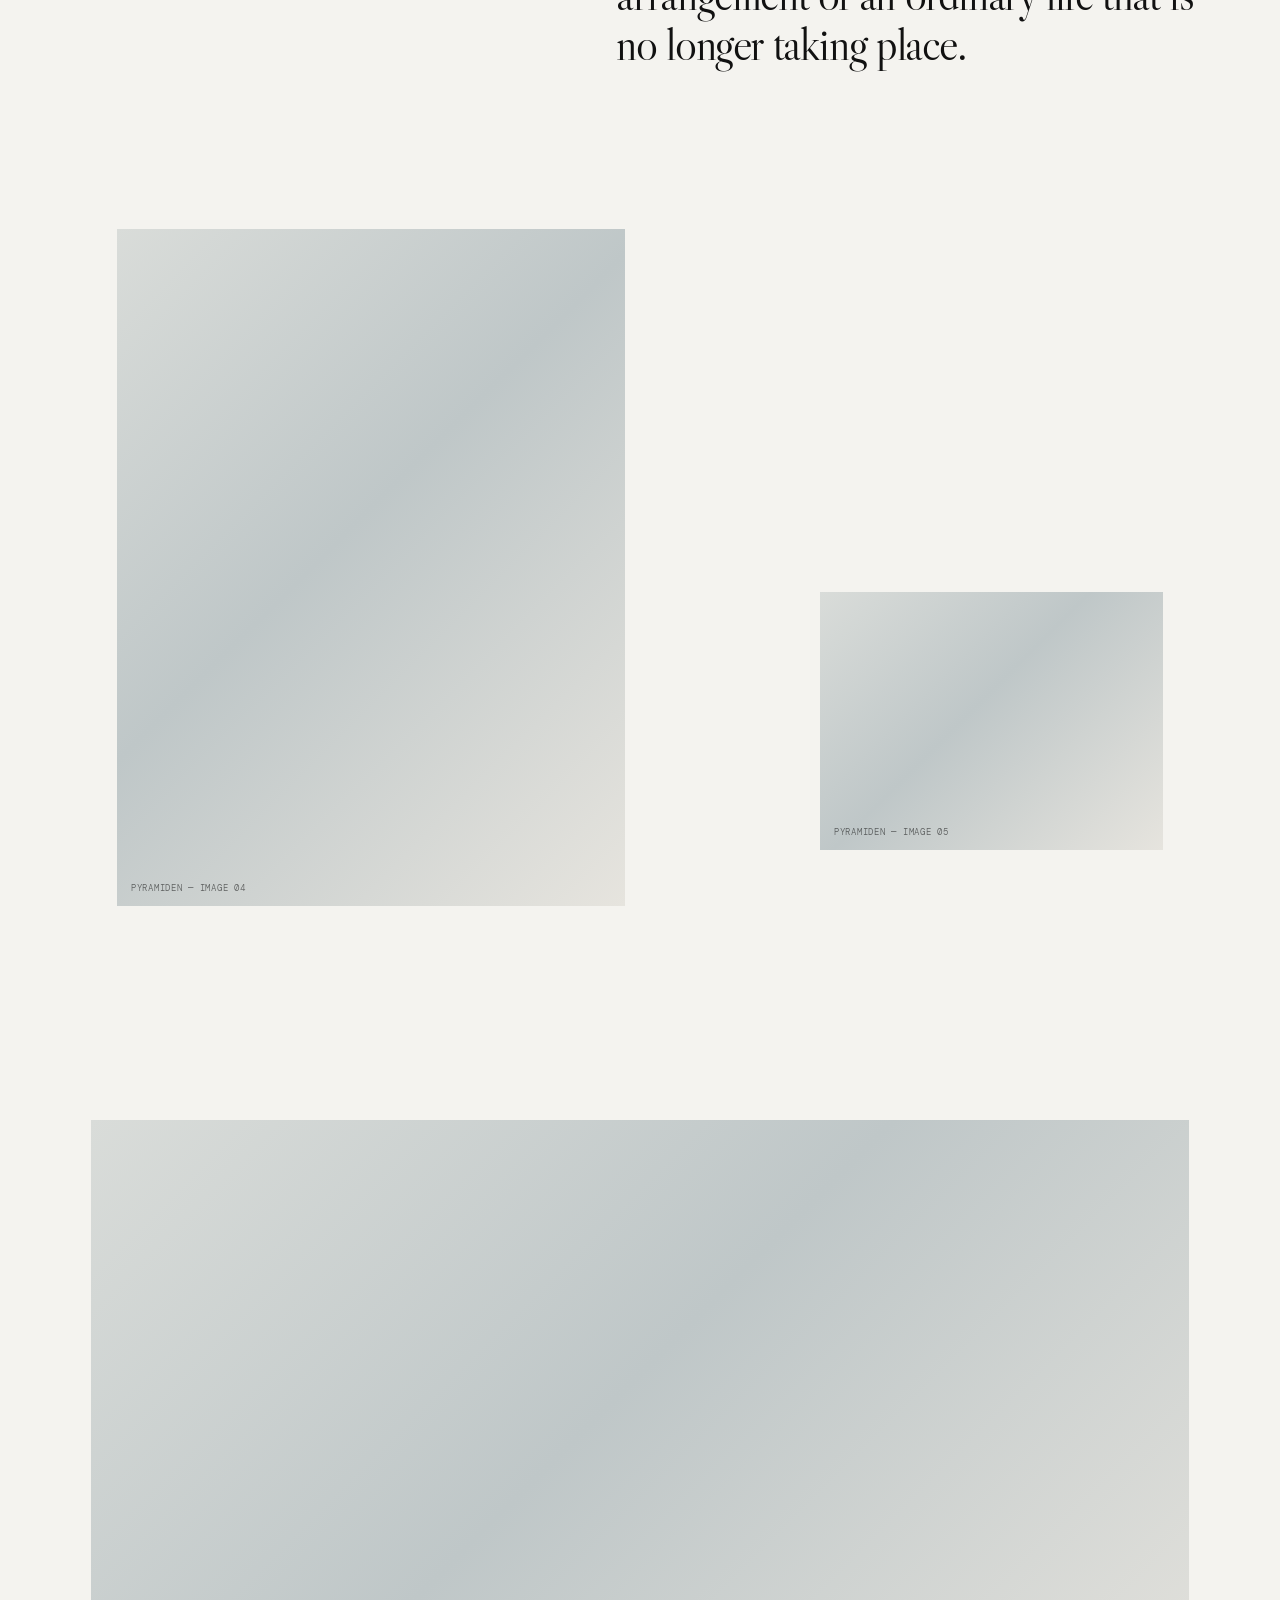
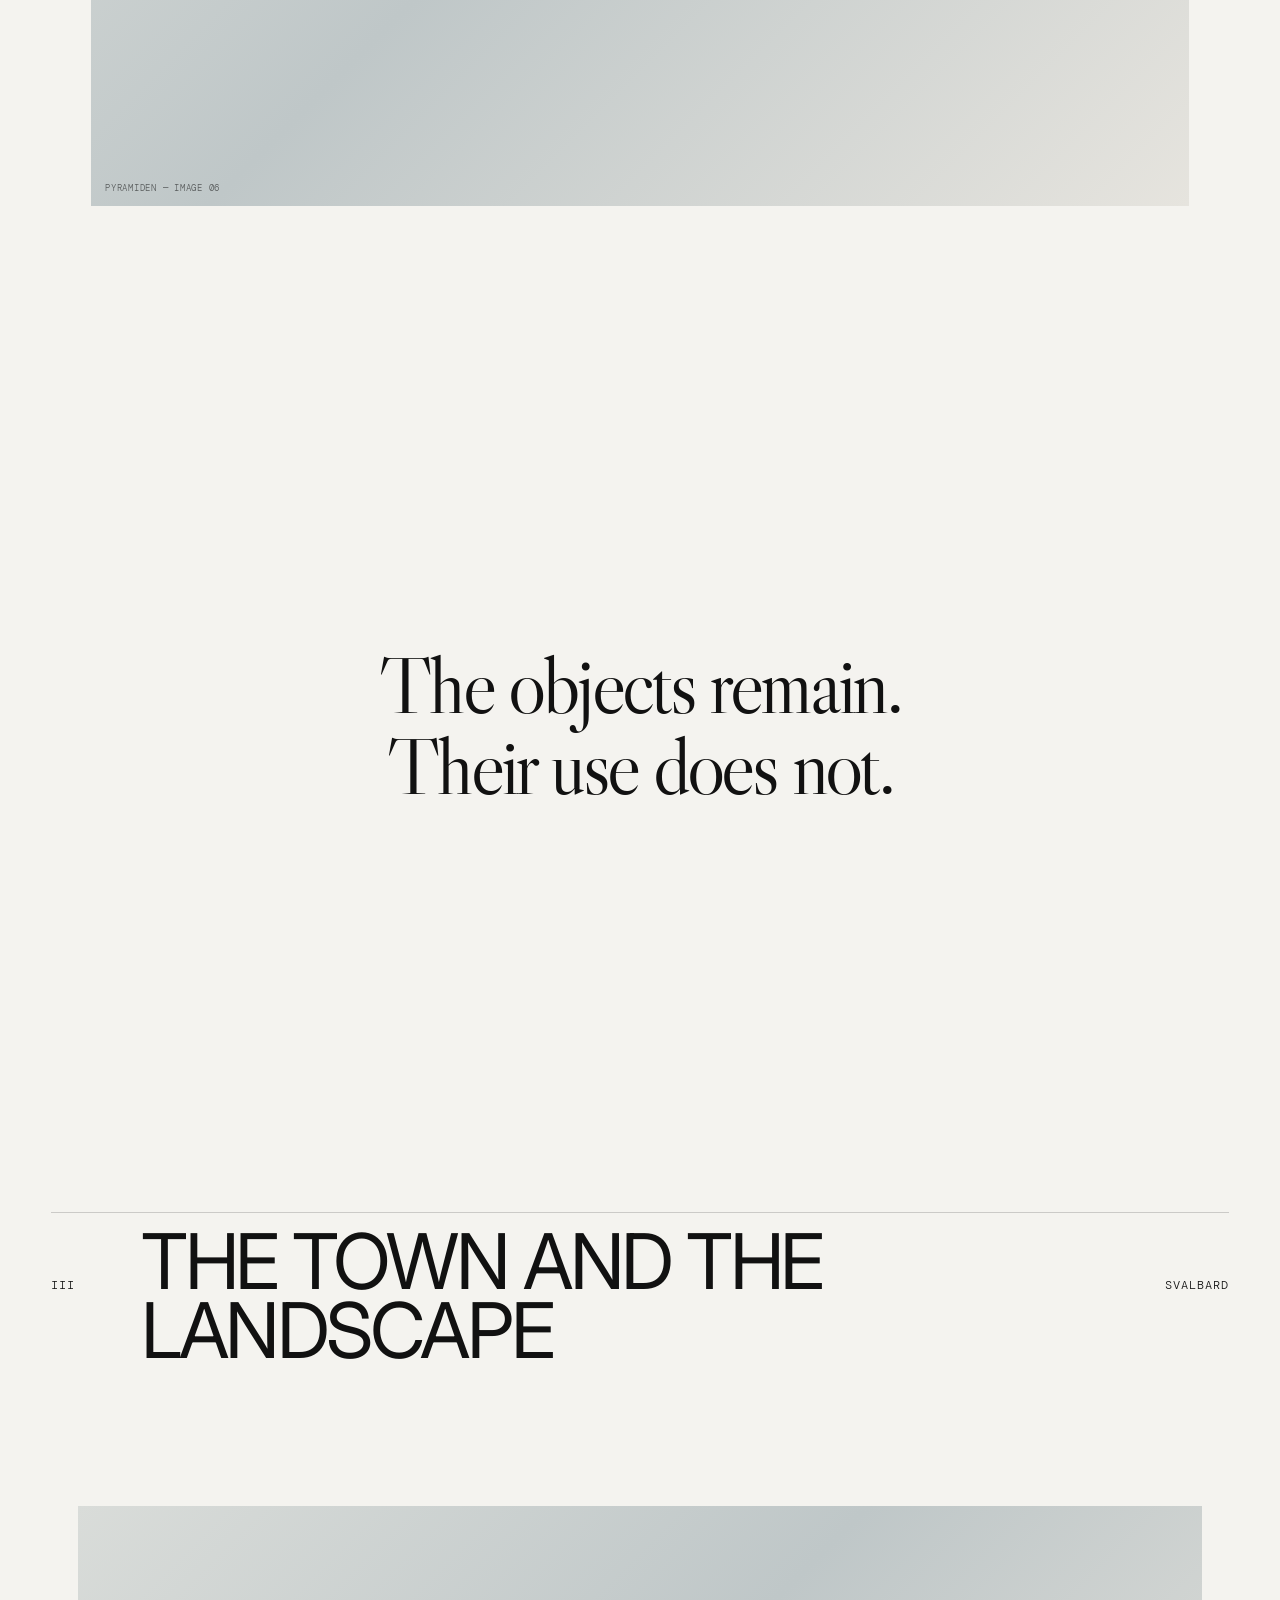
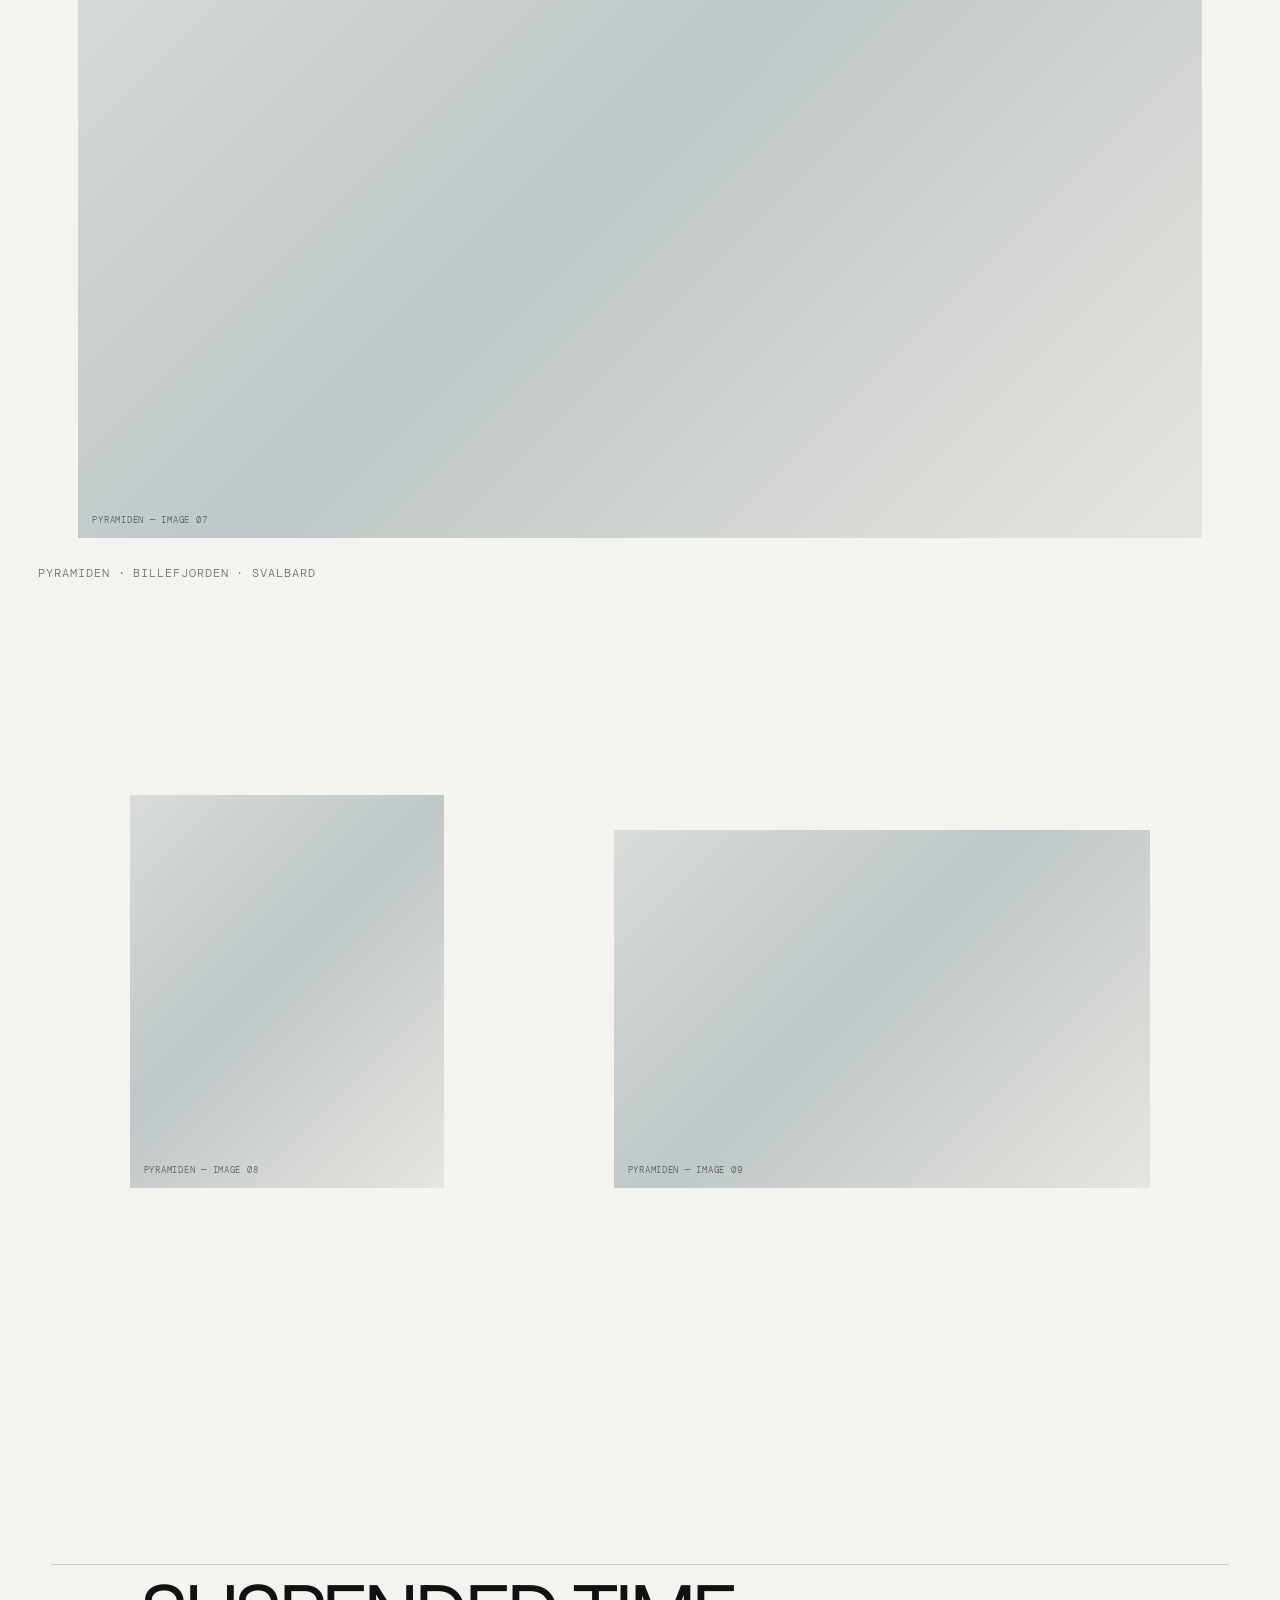
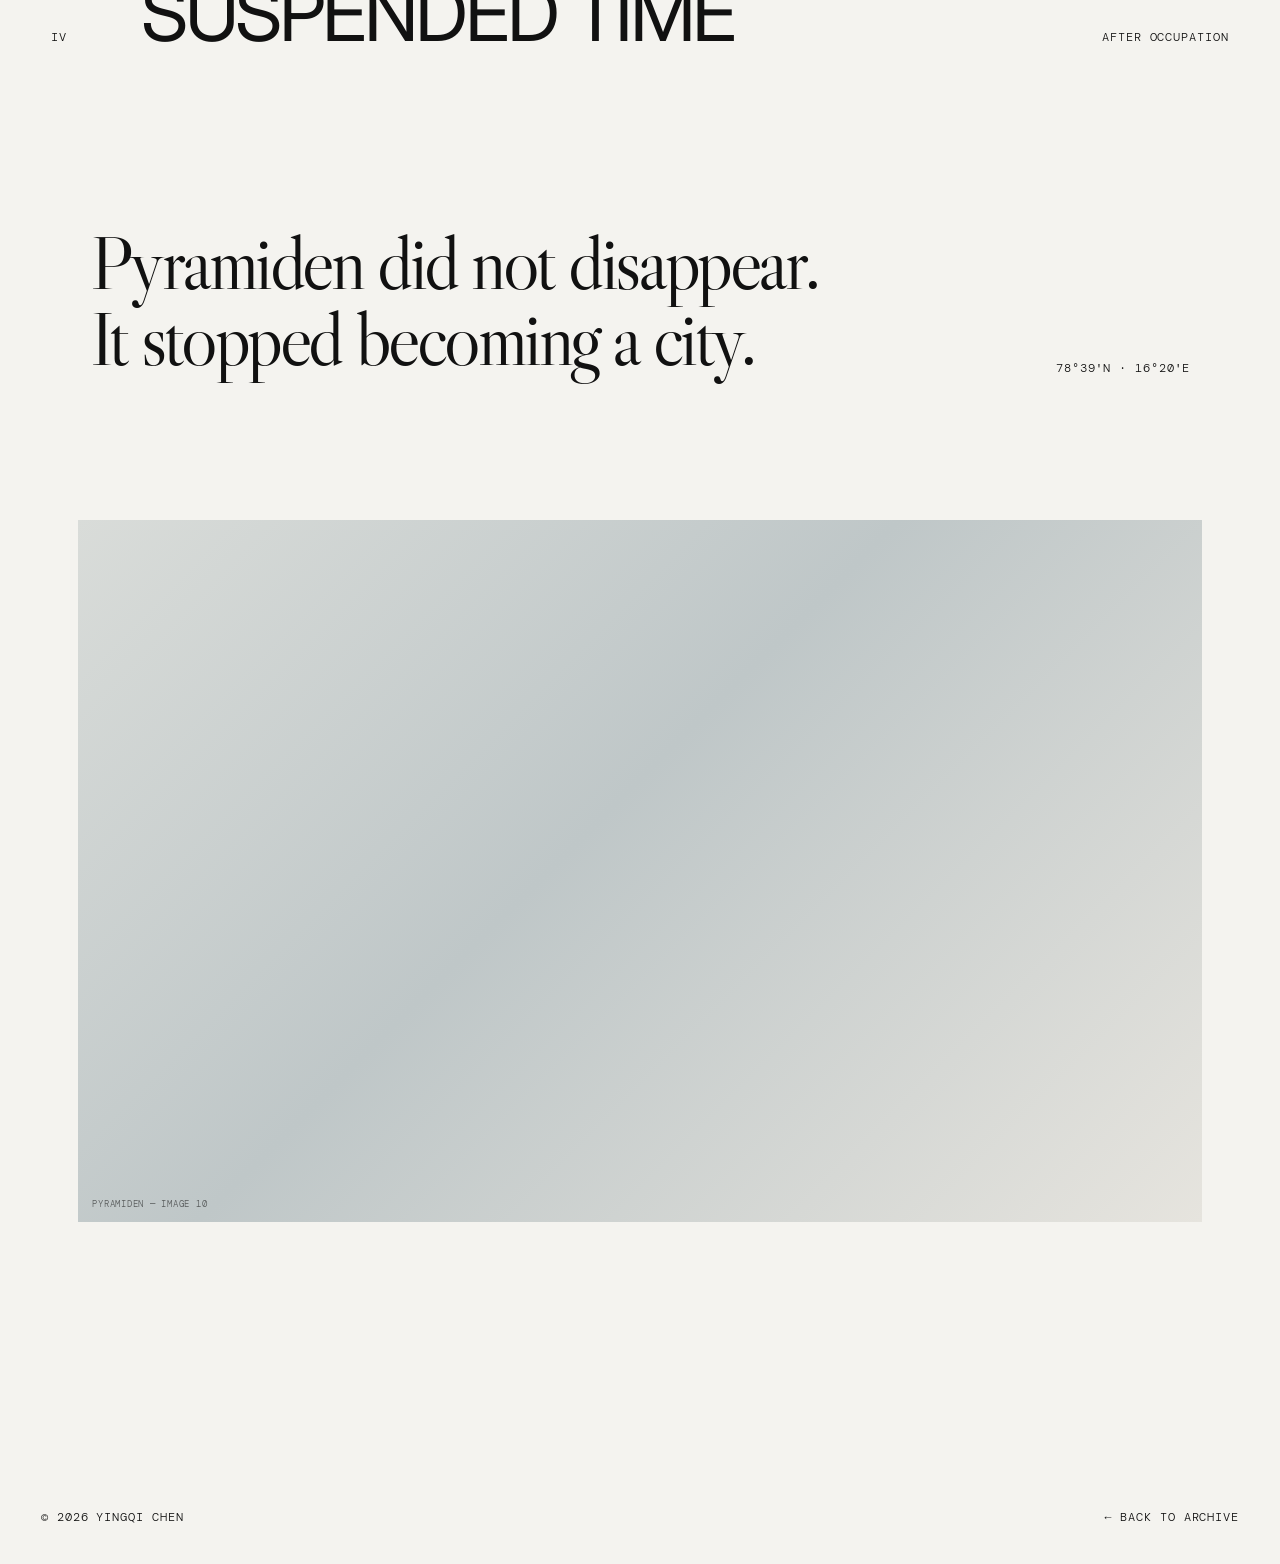
==== commit d0c187d9: "Update pyramiden.html" ====
--- a/pyramiden.html
+++ b/pyramiden.html
@@ -124,7 +124,7 @@
 
 
   <!-- IMAGE 02 + TEXT -->
-  <section class="spread split-spread">
+  <section class="spread split-spread pyramiden-intro">
 
     <figure
       class="image-placeholder horizontal-photo"
--- a/style.css
+++ b/style.css
@@ -728,9 +728,9 @@
 }
 
 .pyramiden-intro-image {
-  width: min(100%, 360px);
+  width: min(100%, 468px);
   aspect-ratio: 4 / 5;
-  margin-top: 6vh;
+  margin-top: 0;
 }
 
 .pyramiden-intro-image img {
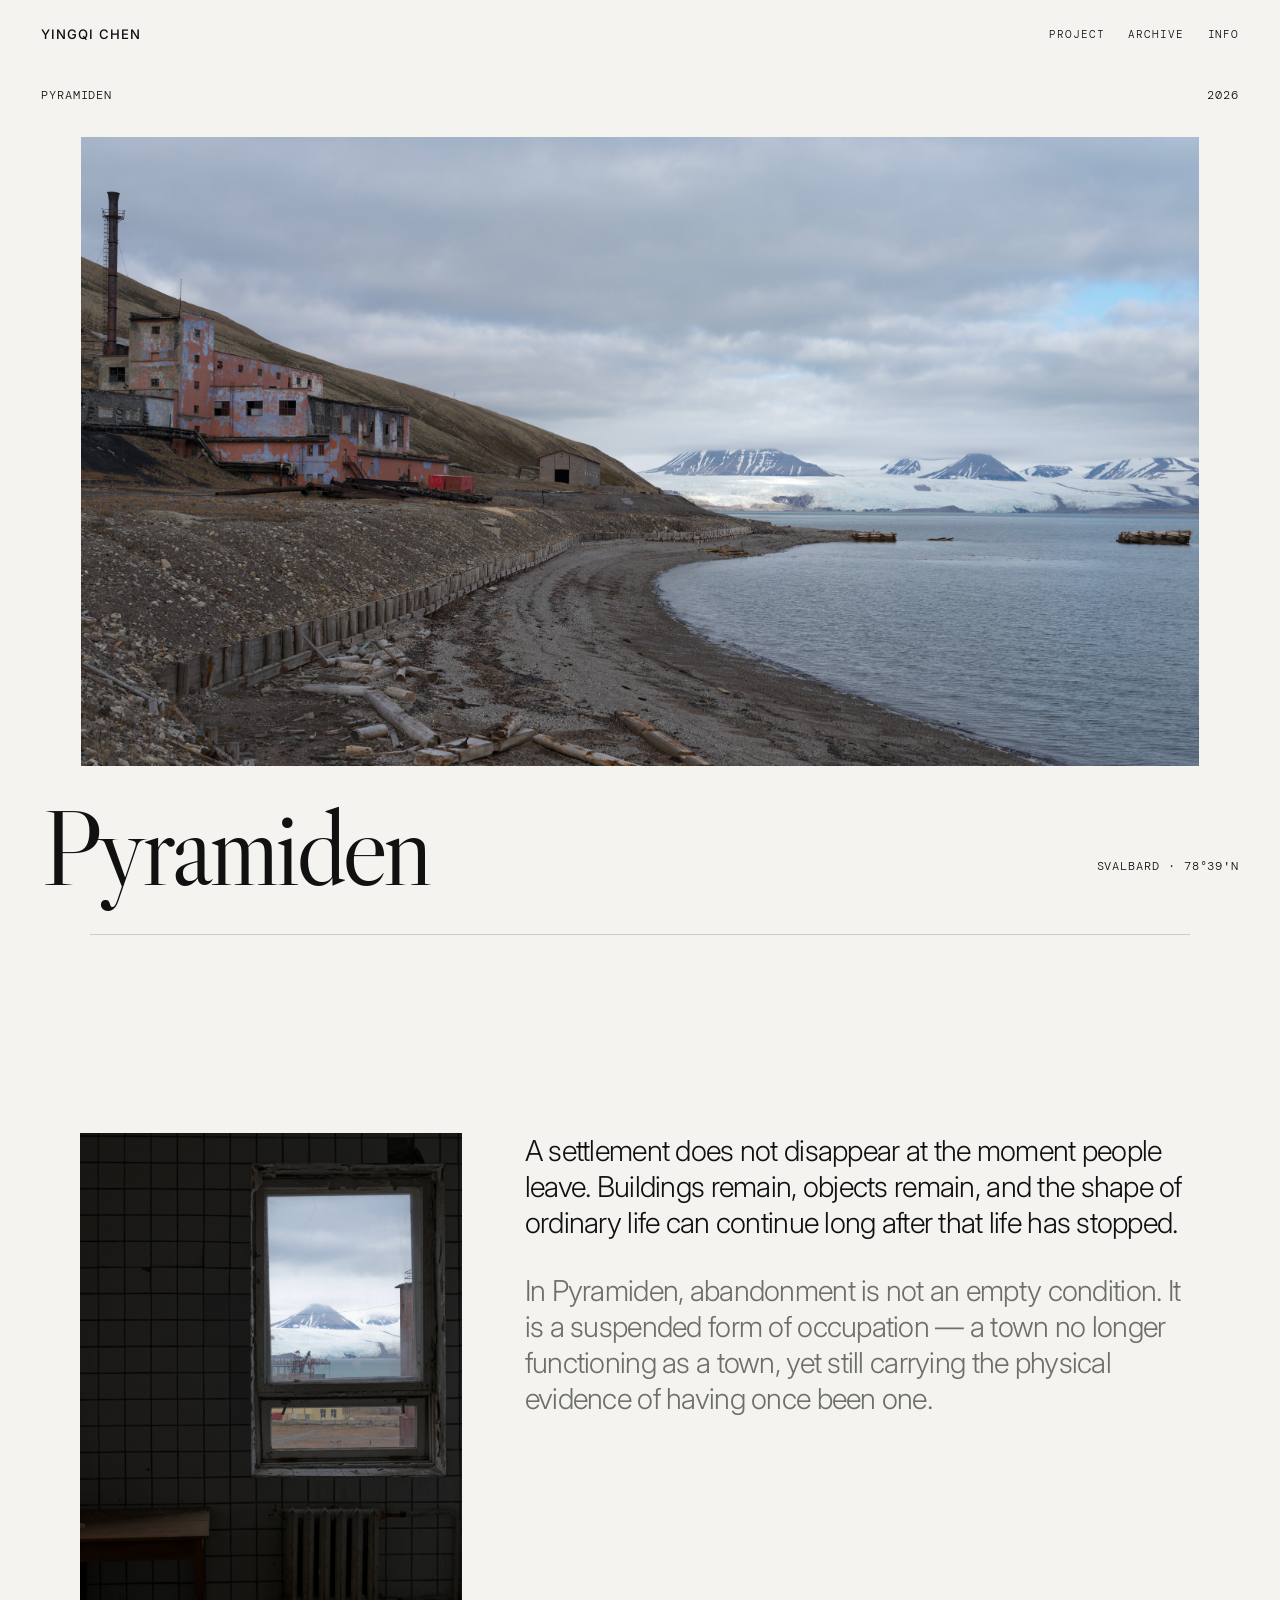
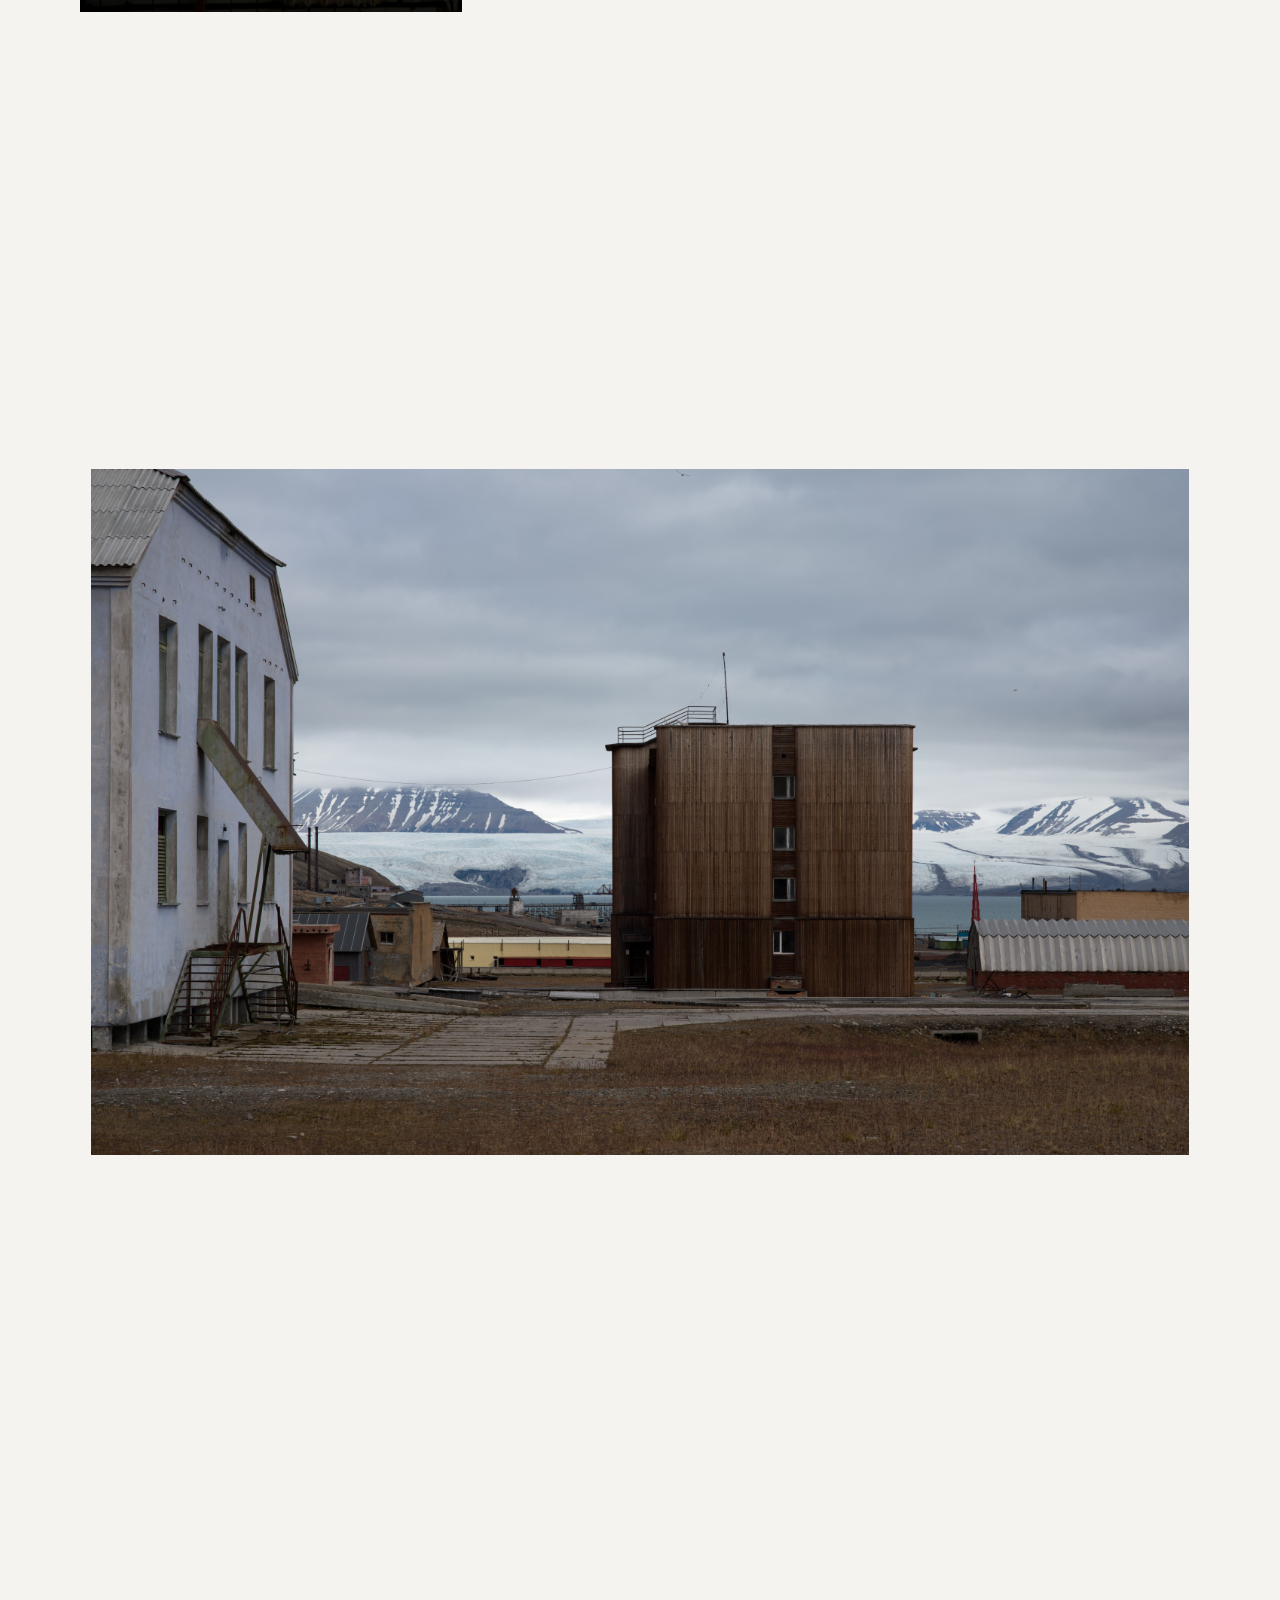
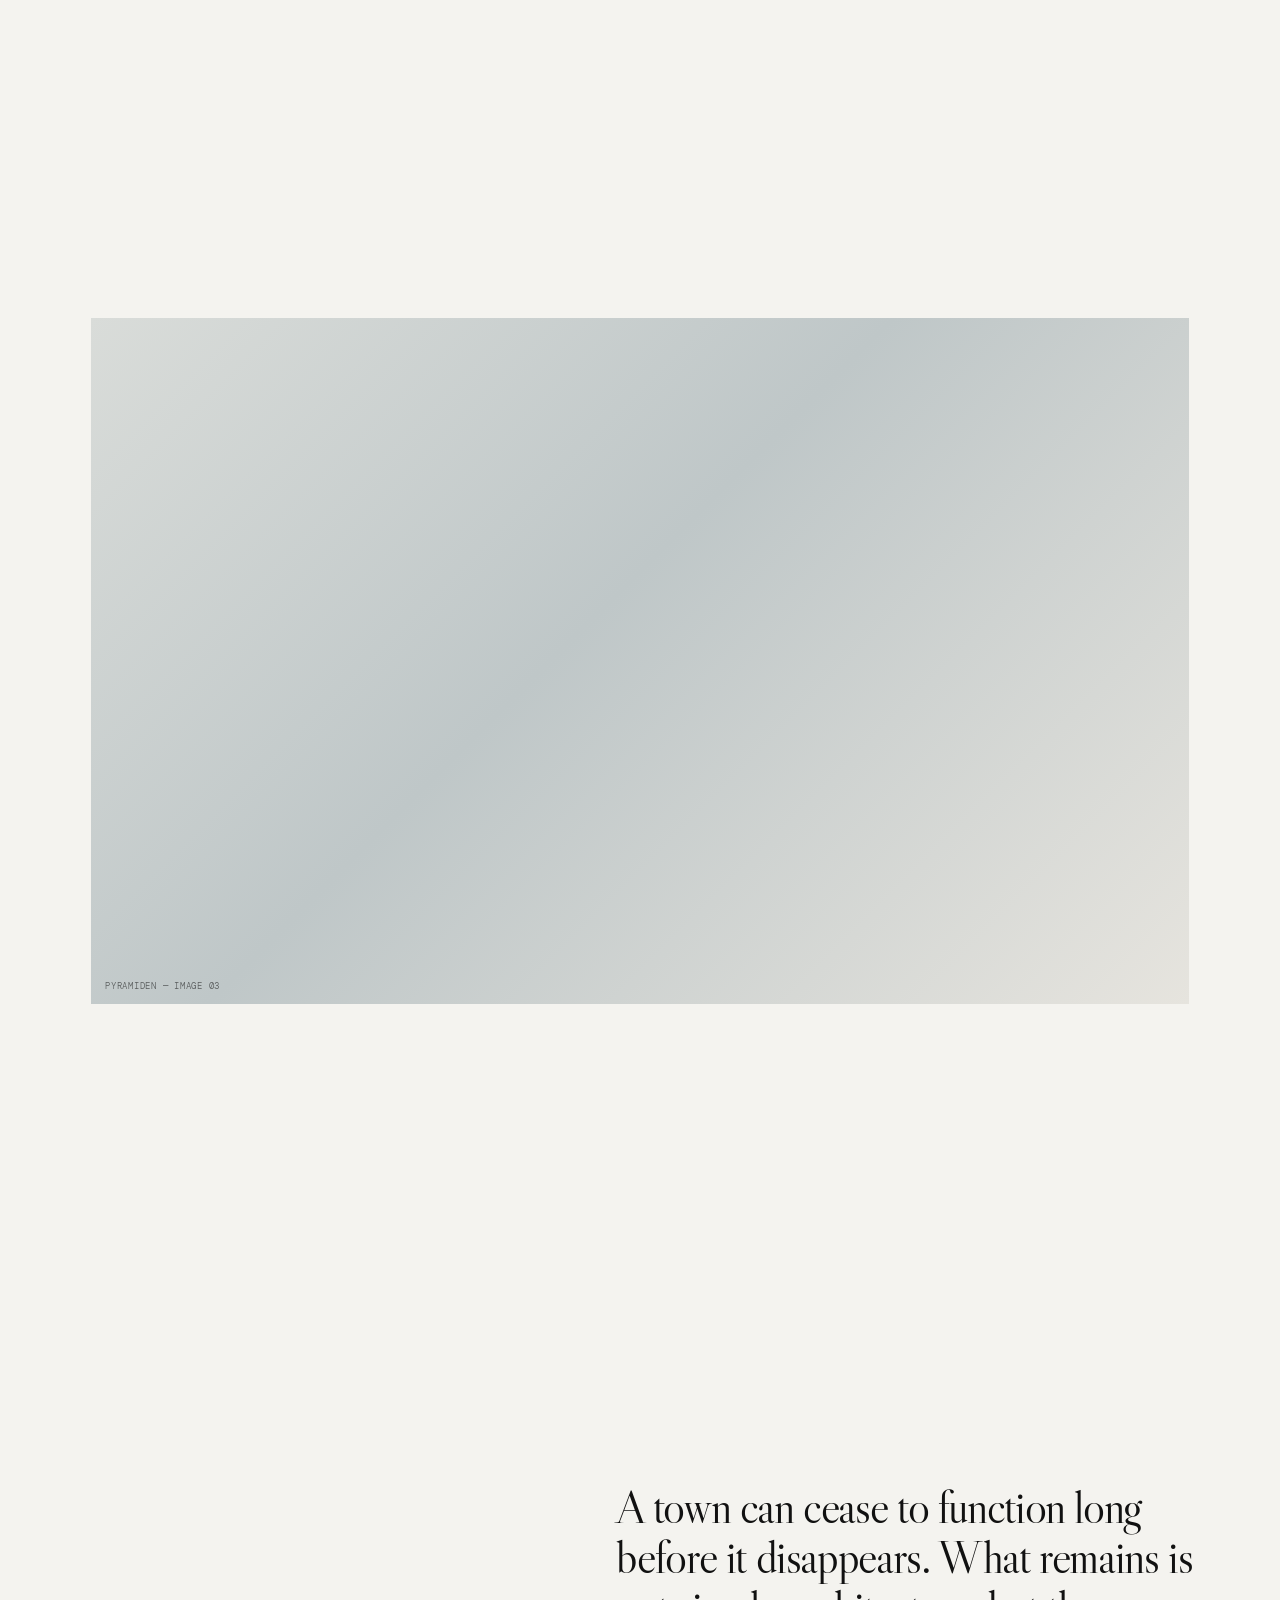
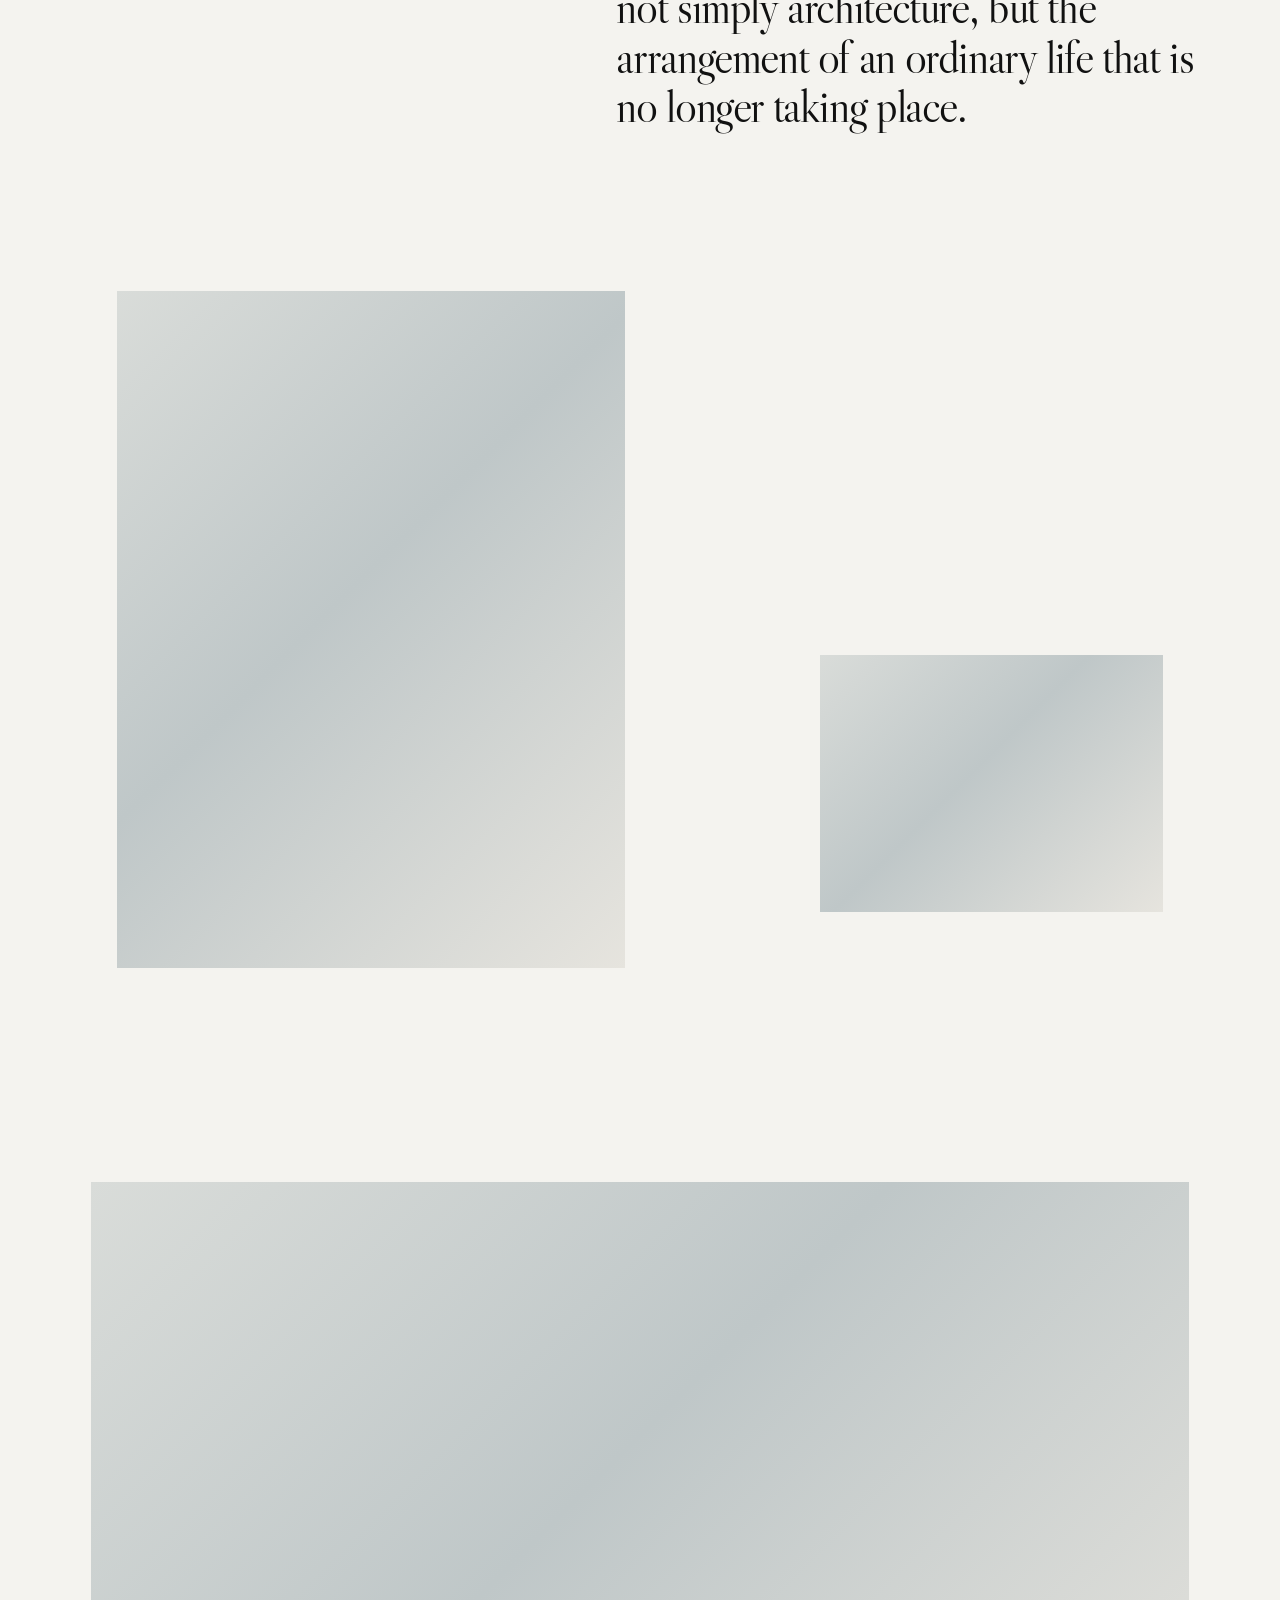
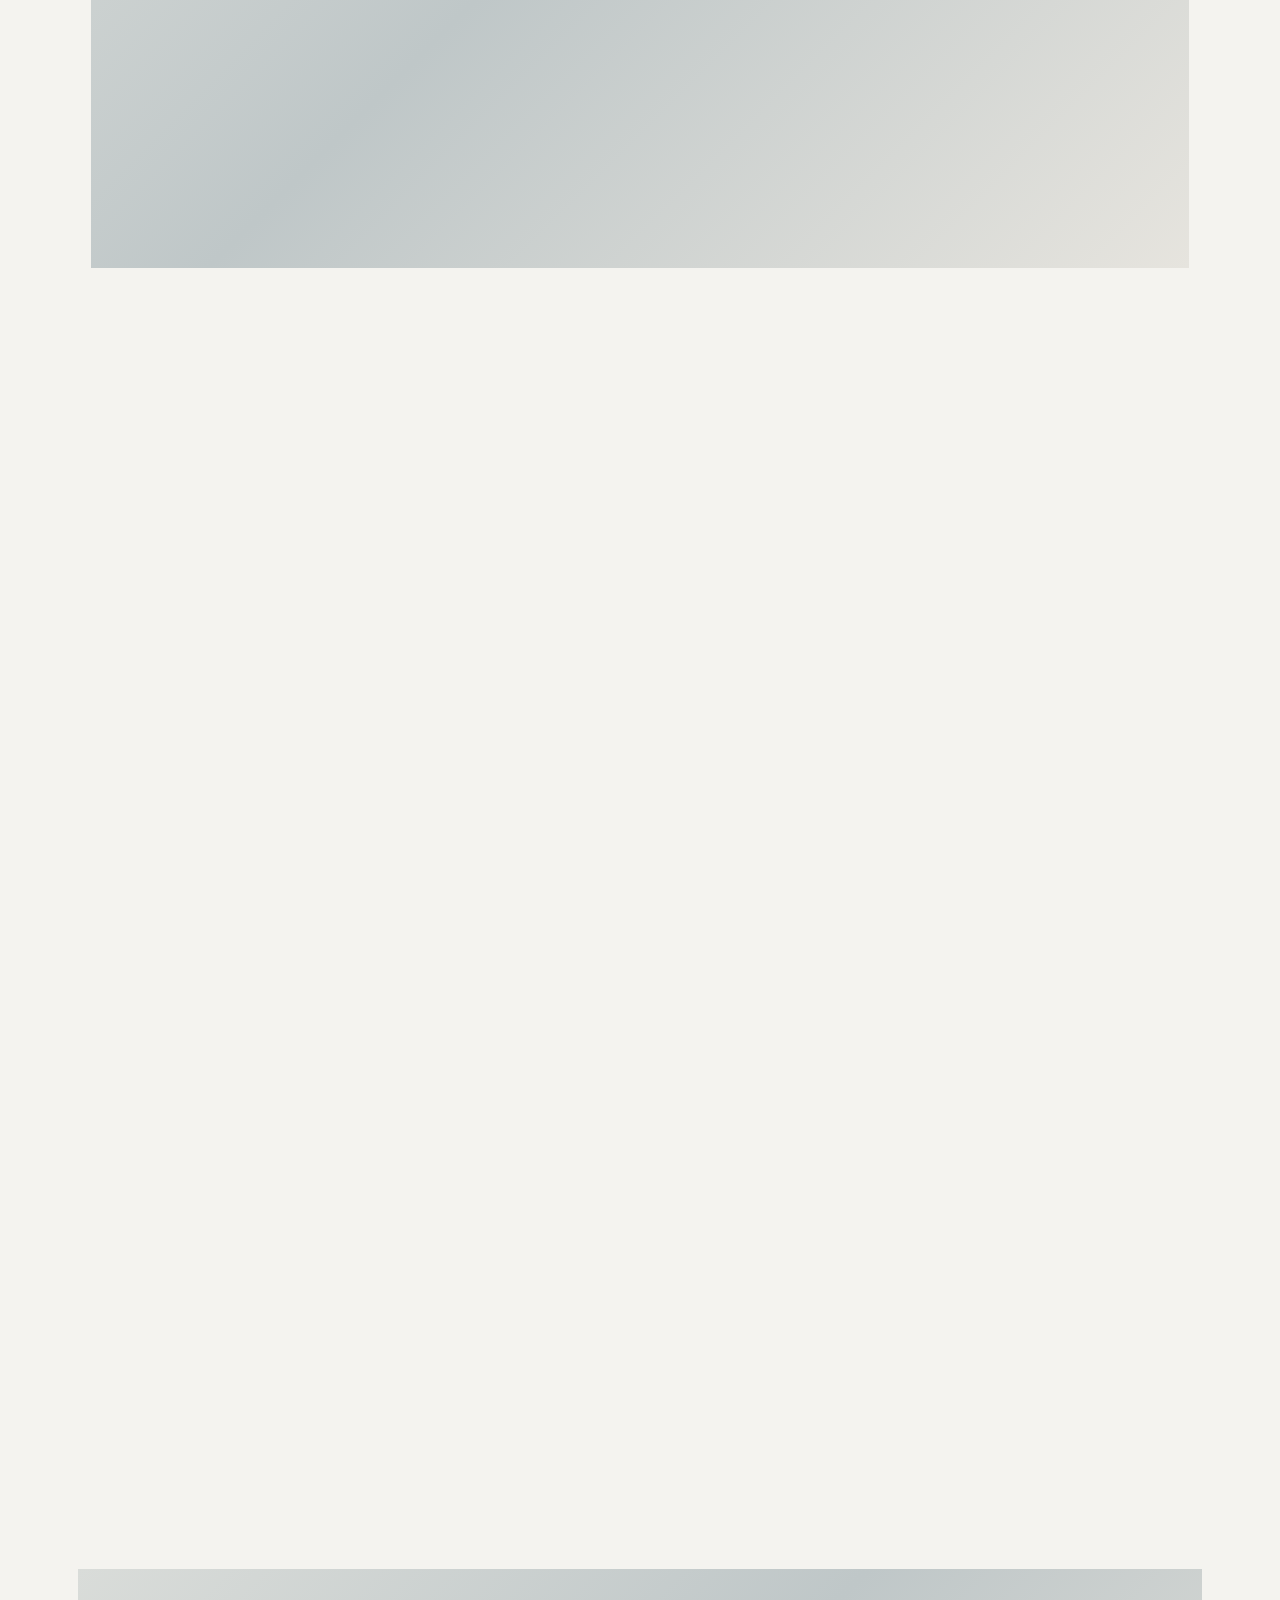
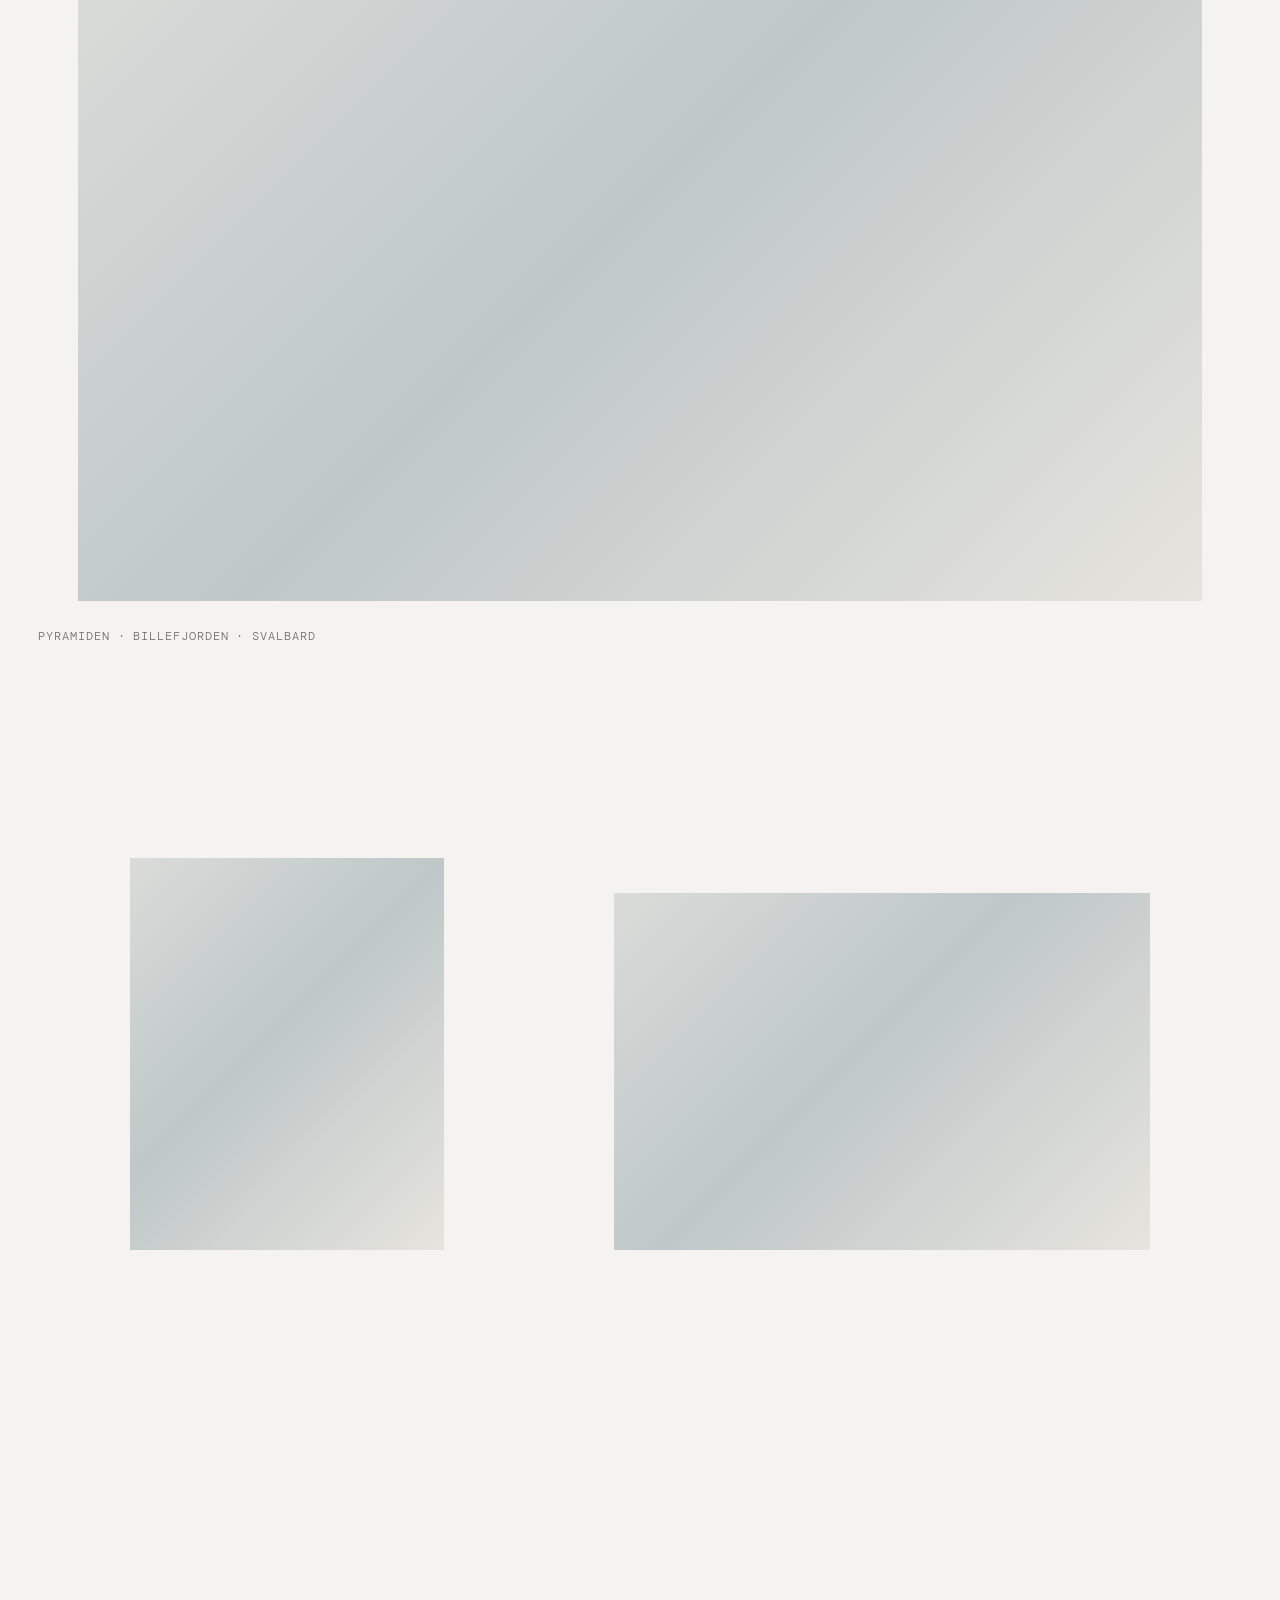
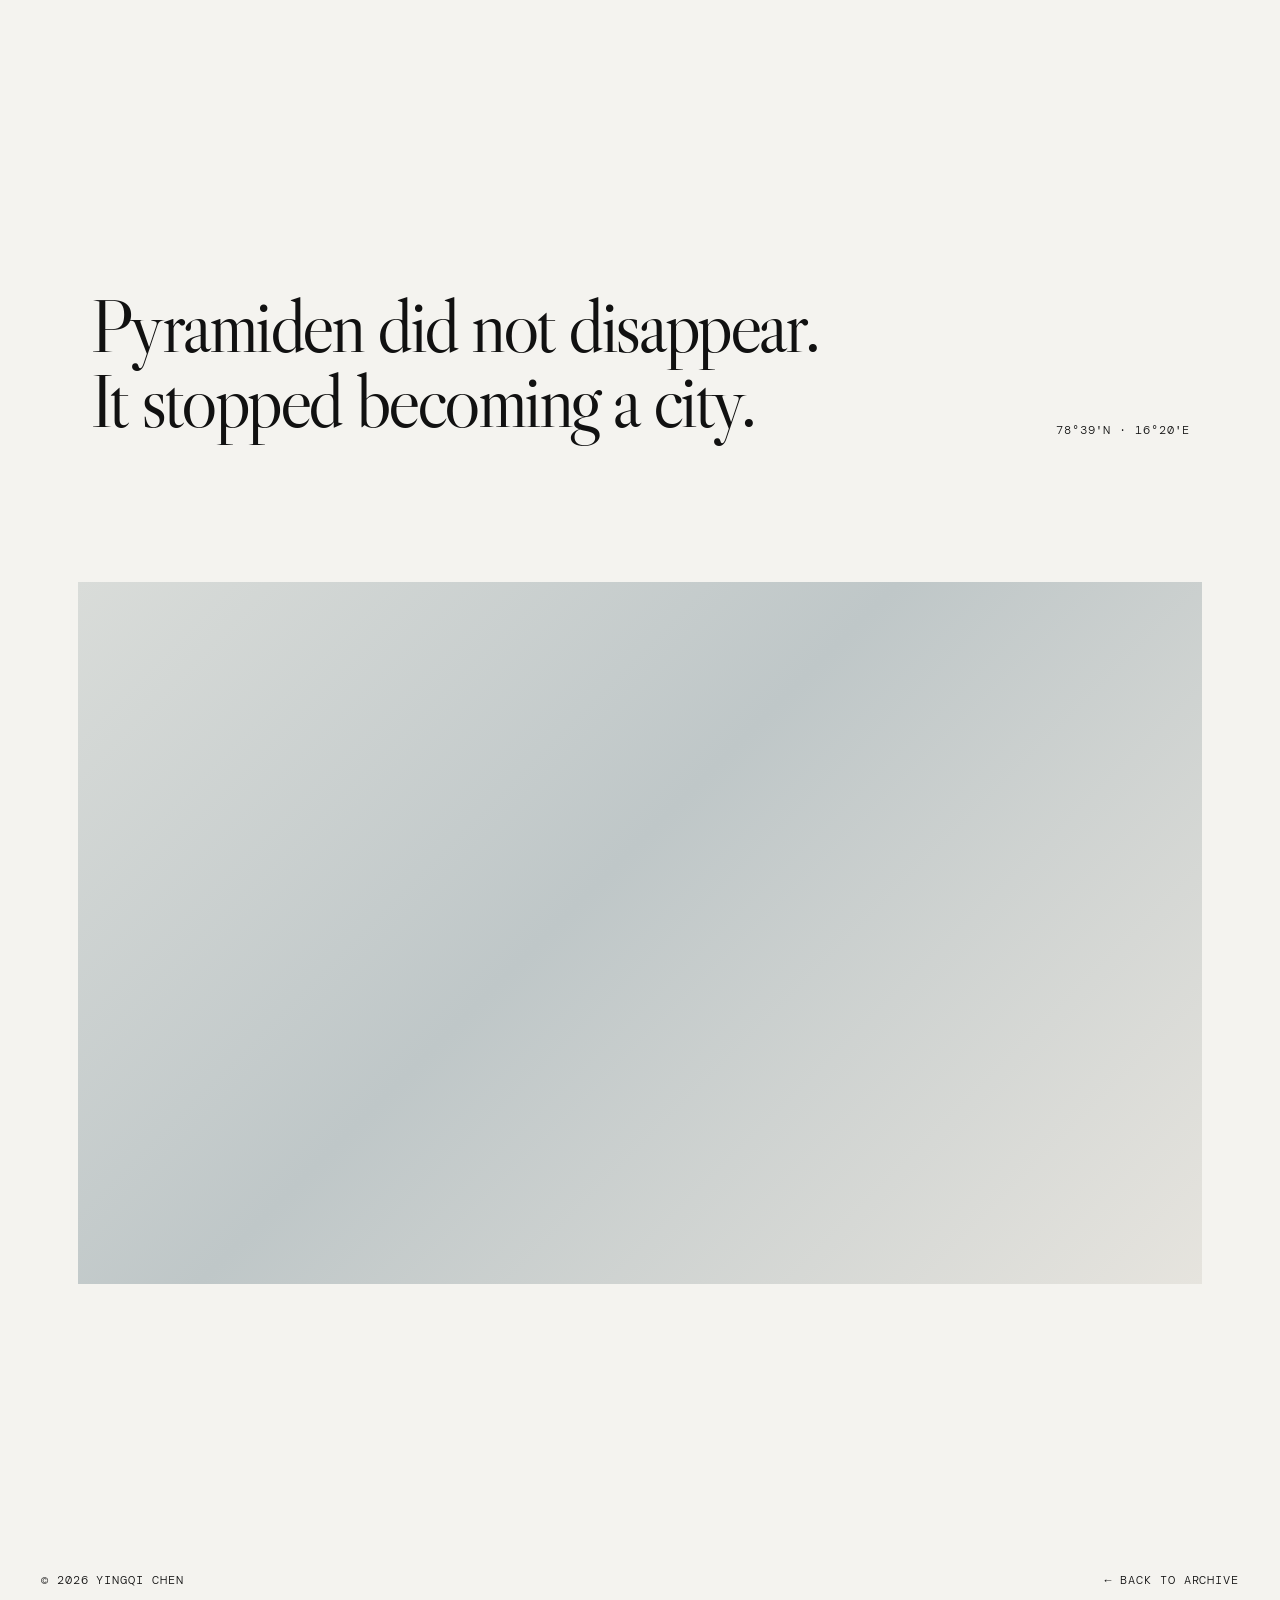
==== commit be1718c6: "Update pyramiden.html" ====
--- a/pyramiden.html
+++ b/pyramiden.html
@@ -124,34 +124,34 @@
 
 
   <!-- IMAGE 02 + TEXT -->
-  <section class="spread split-spread pyramiden-intro">
-
-    <figure
-      class="image-placeholder horizontal-photo"
-      data-label="PYRAMIDEN — IMAGE 02"
-    >
-      <img
-        src="assets/images/pyramiden-02.jpg"
-        alt="Pyramiden 02"
-        loading="lazy"
-        onerror="this.remove()"
-      >
-    </figure>
-
-    <div class="spread-text">
-
-      <p>
-        The city stopped functioning,
-        but it did not immediately stop existing.
-      </p>
-
-      <span class="mono">
-        PYRAMIDEN / SVALBARD / 2026
-      </span>
-
-    </div>
-
-  </section>
+  <section class="spread split-spread pyramiden-statement">
+
+  <figure
+    class="image-placeholder pyramiden-statement-image"
+    data-label="PYRAMIDEN — IMAGE 02"
+  >
+    <img
+      src="assets/images/pyramiden-02.jpg"
+      alt="Pyramiden 02"
+      loading="lazy"
+      onerror="this.remove()"
+    >
+  </figure>
+
+  <div class="spread-text pyramiden-statement-text">
+
+    <p>
+      The city stopped functioning,
+      but it did not immediately stop existing.
+    </p>
+
+    <span class="mono">
+      PYRAMIDEN / SVALBARD / 2026
+    </span>
+
+  </div>
+
+</section>
 
 
   <!-- IMAGE 03 -->
--- a/style.css
+++ b/style.css
@@ -728,9 +728,10 @@
 }
 
 .pyramiden-intro-image {
-  width: min(100%, 468px);
+  width: min(calc(100% + 50px), 520px);
   aspect-ratio: 4 / 5;
   margin-top: 0;
+  transform: translateX(-50px);
 }
 
 .pyramiden-intro-image img {
@@ -742,6 +743,10 @@
 @media (max-width: 820px) {
   .pyramiden-intro-image {
     width: 72%;
-    margin-top: 4vh;
-  }
-}
+    margin-top: 0;
+    transform: none;
+  }
+}
+.pyramiden-intro {
+  align-items: start;
+}
